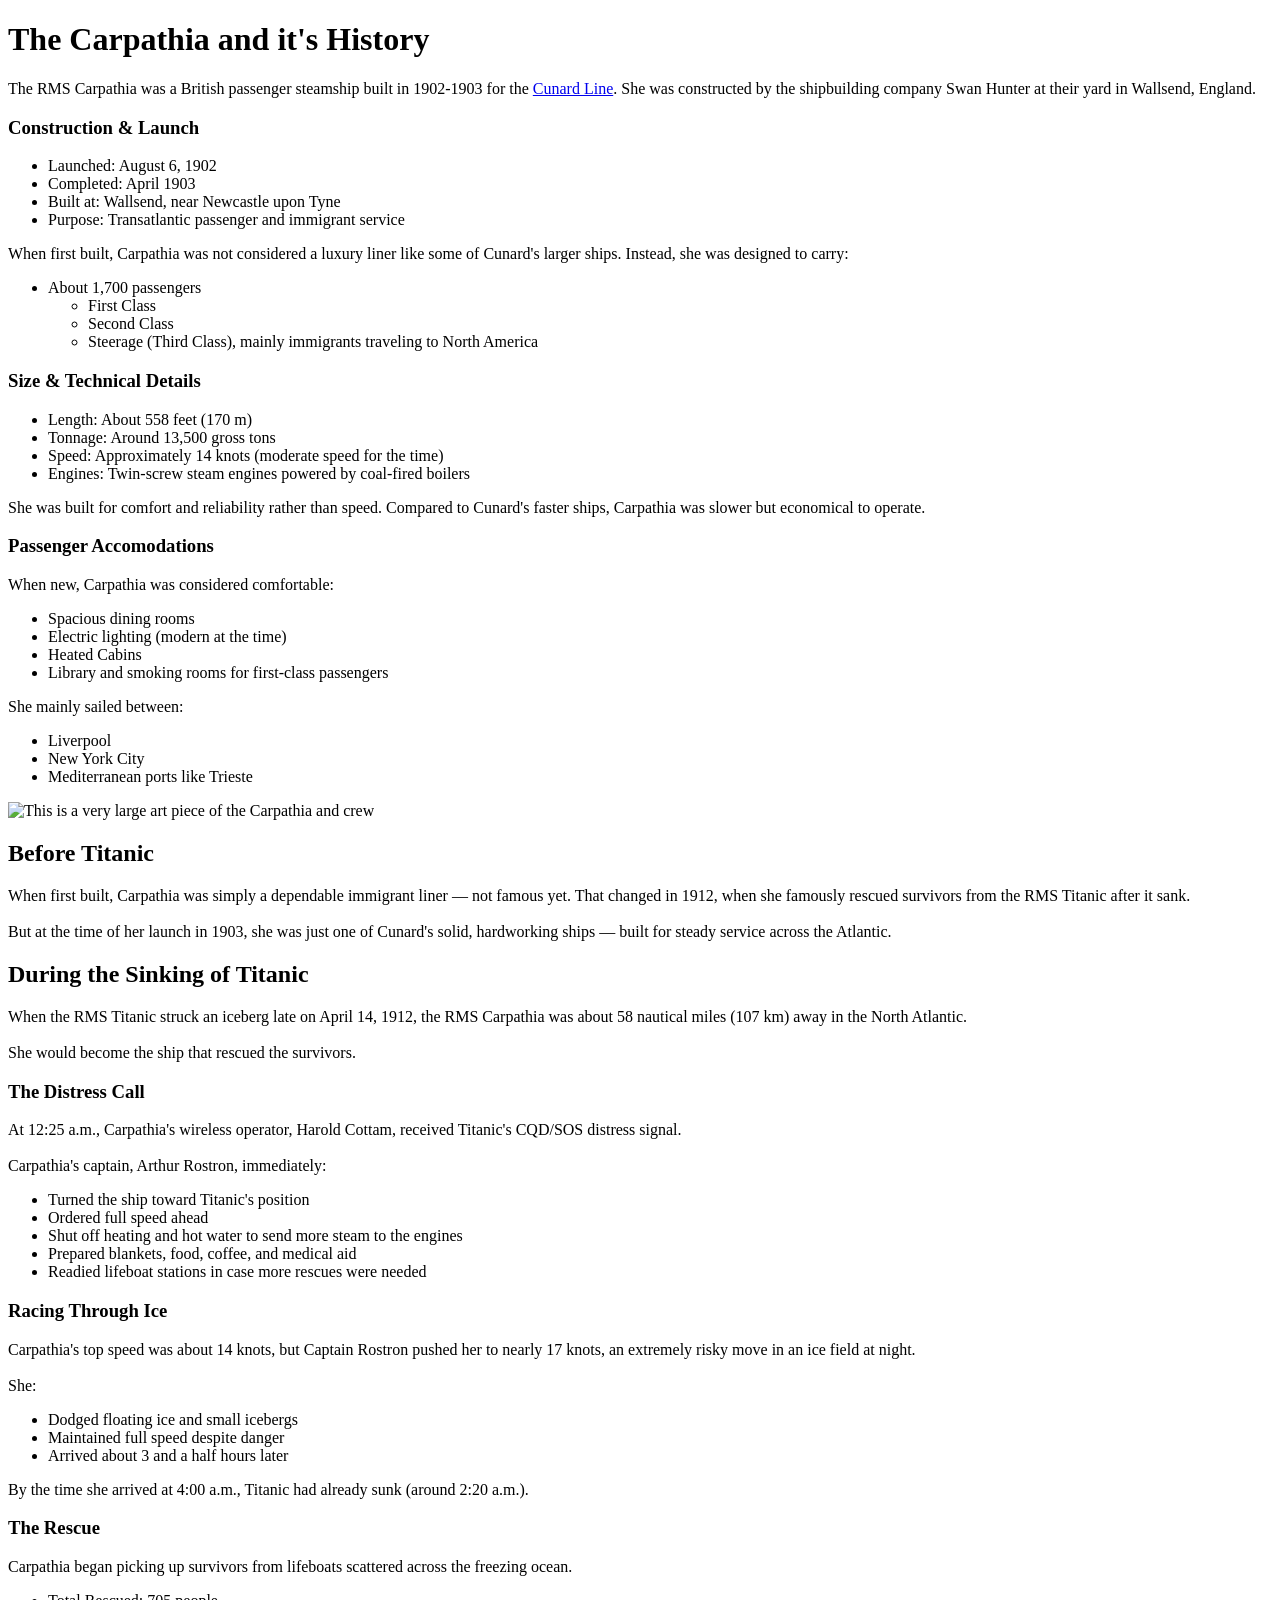
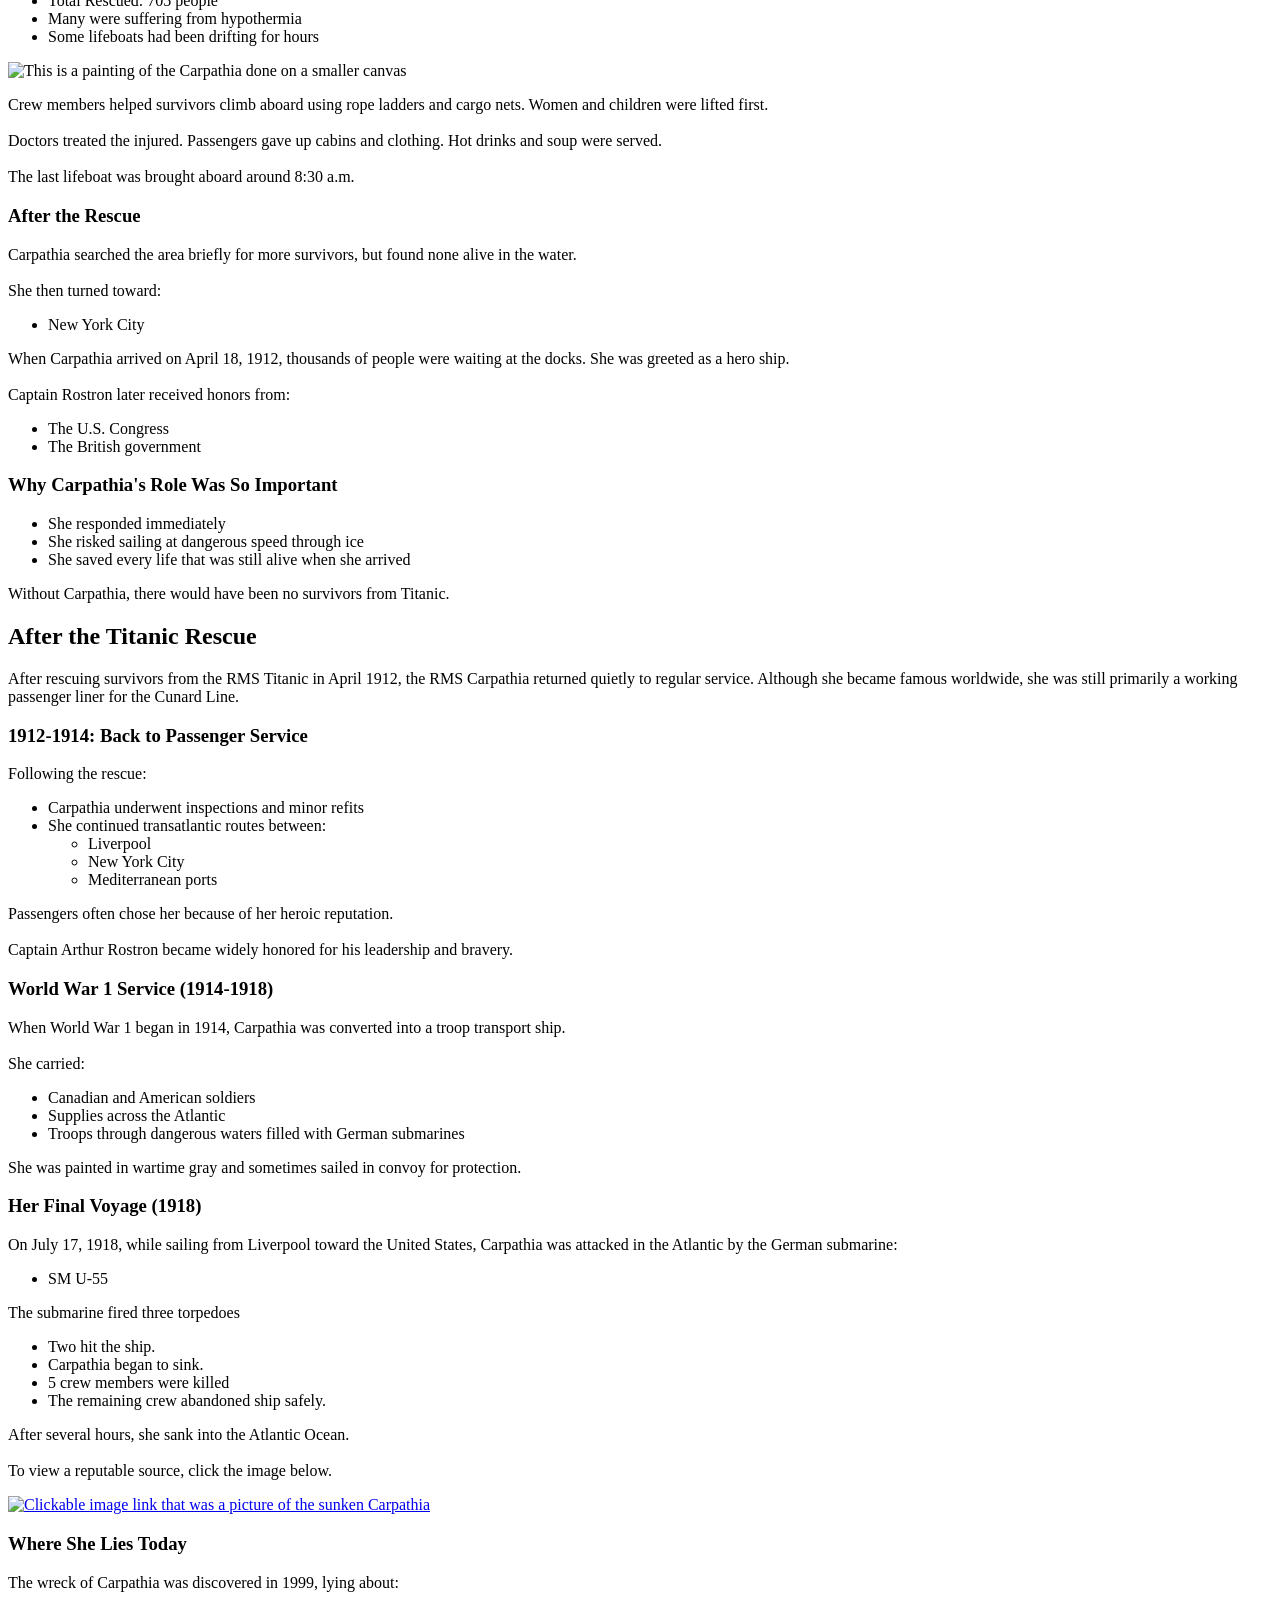
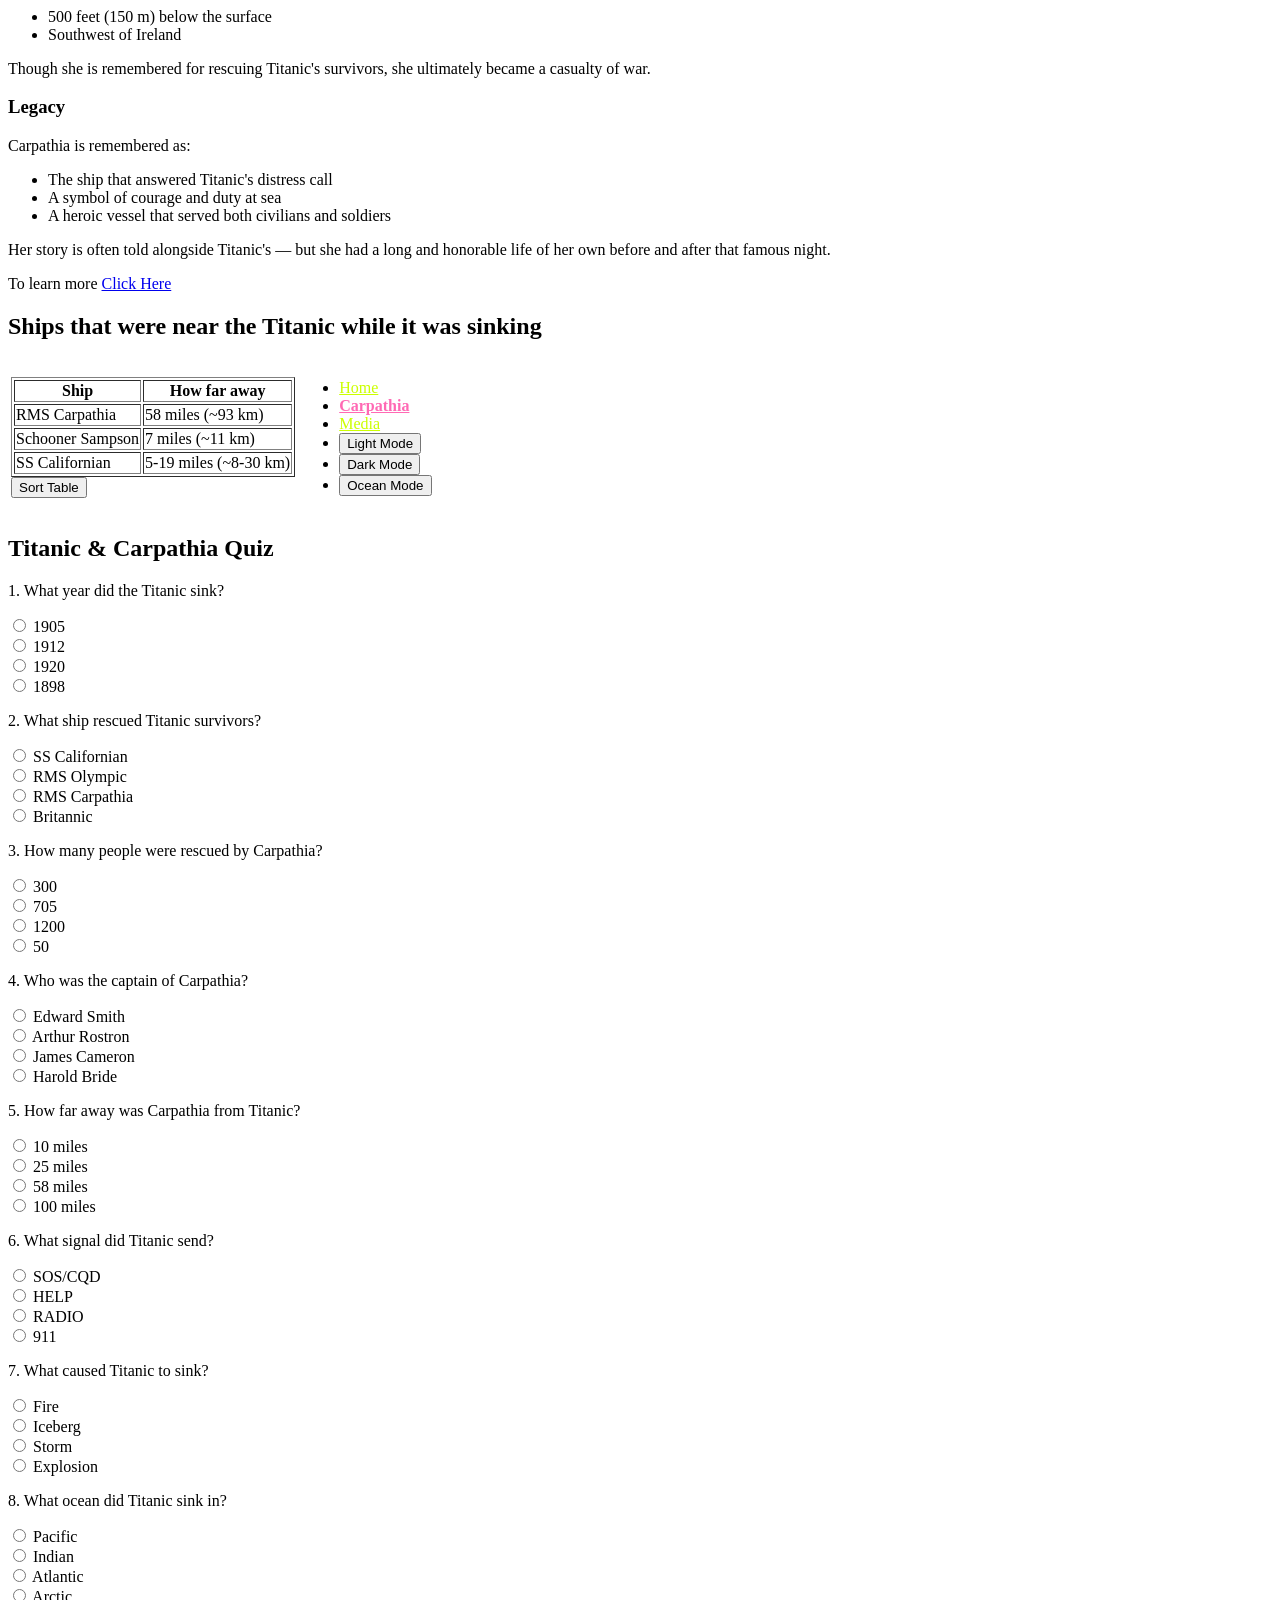
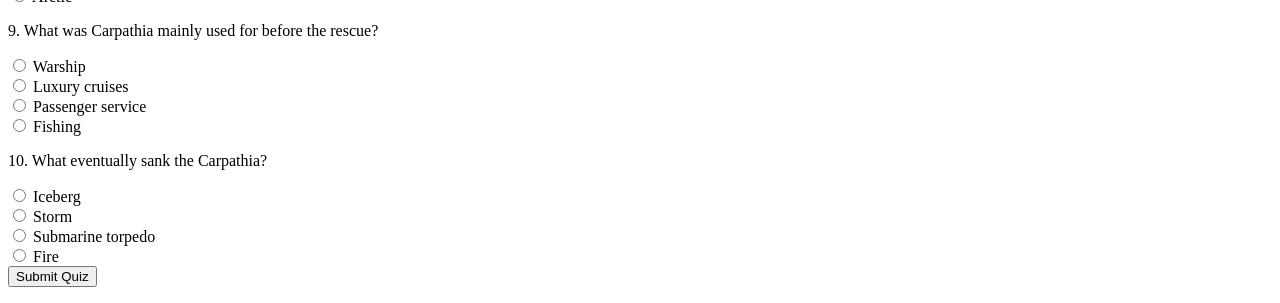
==== page2.html @ 0916404e "Add files via upload" ====
<!DOCTYPE html>
<html lang="en">
    <head>
        <meta charset="UTF-8">
        <meta name="viewport" content="width=device-width, initial-scale=1.0">
        <title>The Carpathia</title>
        <link rel="icon" type="image/png" href="images/Caterpillar.png">
        <script src="main.js" defer></script>
    </head>
    <body>
        <h1>The Carpathia and it's History</h1>

        <section>
            <p>The RMS Carpathia was a British passenger steamship built in 1902-1903 for the <a href="https://www.cunard.com/en-us/cunard-stories/180-years-of-cunard">Cunard Line</a>. She was constructed by the shipbuilding company Swan Hunter at their yard in Wallsend, England.</p>
            <h3>Construction & Launch</h3>
            <ul>
                <li>Launched: August 6, 1902</li>
                <li>Completed: April 1903</li>
                <li>Built at: Wallsend, near Newcastle upon Tyne</li>
                <li>Purpose: Transatlantic passenger and immigrant service</li>
            </ul>
            <p>When first built, Carpathia was not considered a luxury liner like some of Cunard's larger ships. Instead, she was designed to carry:</p>
            <ul>
                <li>About 1,700 passengers
                    <ul>
                        <li>First Class</li>
                        <li>Second Class</li>
                        <li>Steerage (Third Class), mainly immigrants traveling to North America</li>
                    </ul>
                </li>
            </ul>
            <h3>Size & Technical Details</h3>
            <ul>
                <li>Length: About 558 feet (170 m)</li>
                <li>Tonnage: Around 13,500 gross tons</li>
                <li>Speed: Approximately 14 knots (moderate speed for the time)</li>
                <li>Engines: Twin-screw steam engines powered by coal-fired boilers</li>
            </ul>
            <p>She was built for comfort and reliability rather than speed. Compared to Cunard's faster ships, Carpathia was slower but economical to operate.</p>
            <h3>Passenger Accomodations</h3>
            <p>When new, Carpathia was considered comfortable:</p>
            <ul>
                <li>Spacious dining rooms</li>
                <li>Electric lighting (modern at the time)</li>
                <li>Heated Cabins</li>
                <li>Library and smoking rooms for first-class passengers</li>
            </ul>
            <p>She mainly sailed between:</p>
            <ul>
                <li>Liverpool</li>
                <li>New York City</li>
                <li>Mediterranean ports like Trieste</li>
            </ul>

            <img src="images/carpathia2.jpg" alt="This is a very large art piece of the Carpathia and crew" width="1024" height="514">

            <h2>Before Titanic</h2>
            <p>When first built, Carpathia was simply a dependable immigrant liner — not famous yet. That changed in 1912, when she famously rescued survivors from the RMS Titanic after it sank. <br><br>But at the time of her launch in 1903, she was just one of Cunard's solid, hardworking ships — built for steady service across the Atlantic.</p>

            <h2>During the Sinking of Titanic</h2>
            <p>When the RMS Titanic struck an iceberg late on April 14, 1912, the RMS Carpathia was about 58 nautical miles (107 km) away in the North Atlantic. <br><br>She would become the ship that rescued the survivors.</p>
            <h3>The Distress Call</h3>
            <p>At 12:25 a.m., Carpathia's wireless operator, Harold Cottam, received Titanic's CQD/SOS distress signal. <br><br>Carpathia's captain, Arthur Rostron, immediately:</p>
            <ul>
                <li>Turned the ship toward Titanic's position</li>
                <li>Ordered full speed ahead</li>
                <li>Shut off heating and hot water to send more steam to the engines</li>
                <li>Prepared blankets, food, coffee, and medical aid</li>
                <li>Readied lifeboat stations in case more rescues were needed</li>
            </ul>
            <h3>Racing Through Ice</h3>
            <p>Carpathia's top speed was about 14 knots, but Captain Rostron pushed her to nearly 17 knots, an extremely risky move in an ice field at night. <br><br>She:</p>
            <ul>
                <li>Dodged floating ice and small icebergs</li>
                <li>Maintained full speed despite danger</li>
                <li>Arrived about 3 and a half hours later</li>
            </ul>
            <p>By the time she arrived at 4:00 a.m., Titanic had already sunk (around 2:20 a.m.).</p>
            <h3>The Rescue</h3>
            <p>Carpathia began picking up survivors from lifeboats scattered across the freezing ocean.</p>
            <ul>
                <li>Total Rescued: 705 people</li>
                <li>Many were suffering from hypothermia</li>
                <li>Some lifeboats had been drifting for hours</li>
            </ul>

            <img src="images/carpathia1.jpg" alt="This is a painting of the Carpathia done on a smaller canvas" width="569" height="640">

            <p>Crew members helped survivors climb aboard using rope ladders and cargo nets. Women and children were lifted first. <br><br>Doctors treated the injured. Passengers gave up cabins and clothing. Hot drinks and soup were served. <br><br>The last lifeboat was brought aboard around 8:30 a.m.</p>
            <h3>After the Rescue</h3>
            <p>Carpathia searched the area briefly for more survivors, but found none alive in the water. <br><br>She then turned toward:</p>
            <ul><li>New York City</li></ul>
            <p>When Carpathia arrived on April 18, 1912, thousands of people were waiting at the docks. She was greeted as a hero ship. <br><br>Captain Rostron later received honors from:</p>
            <ul>
                <li>The U.S. Congress</li>
                <li>The British government</li>
            </ul>
            <h3>Why Carpathia's Role Was So Important</h3>
            <ul>
                <li>She responded immediately</li>
                <li>She risked sailing at dangerous speed through ice</li>
                <li>She saved every life that was still alive when she arrived</li>
            </ul>
            <p>Without Carpathia, there would have been no survivors from Titanic.</p>

            <h2>After the Titanic Rescue</h2>
            <p>After rescuing survivors from the RMS Titanic in April 1912, the RMS Carpathia returned quietly to regular service. Although she became famous worldwide, she was still primarily a working passenger liner for the Cunard Line.</p>
            <h3>1912-1914: Back to Passenger Service</h3>
            <p>Following the rescue:</p>
            <ul>
                <li>Carpathia underwent inspections and minor refits</li>
                <li>She continued transatlantic routes between:
                    <ul>
                        <li>Liverpool</li>
                        <li>New York City</li>
                        <li>Mediterranean ports</li>
                    </ul>
                </li>
            </ul>
            <p>Passengers often chose her because of her heroic reputation. <br><br>Captain Arthur Rostron became widely honored for his leadership and bravery.</p>
            <h3>World War 1 Service (1914-1918)</h3>
            <p>When World War 1 began in 1914, Carpathia was converted into a troop transport ship. <br><br>She carried:</p>
            <ul>
                <li>Canadian and American soldiers</li>
                <li>Supplies across the Atlantic</li>
                <li>Troops through dangerous waters filled with German submarines</li>
            </ul>
            <p>She was painted in wartime gray and sometimes sailed in convoy for protection.</p>
            <h3>Her Final Voyage (1918)</h3>
            <p>On July 17, 1918, while sailing from Liverpool toward the United States, Carpathia was attacked in the Atlantic by the German submarine:</p>
            <ul><li>SM U-55</li></ul>
            <p>The submarine fired three torpedoes</p>
            <ul>
                <li>Two hit the ship.</li>
                <li>Carpathia began to sink.</li>
                <li>5 crew members were killed</li>
                <li>The remaining crew abandoned ship safely.</li>
            </ul>
            <p>After several hours, she sank into the Atlantic Ocean. <br><br>To view a reputable source, click the image below.</p>

            <a href="https://www.britannica.com/topic/Carpathia">
                <img src="images/carpathia3.jpg" alt="Clickable image link that was a picture of the sunken Carpathia" width="1024" height="588">
            </a>

            <h3>Where She Lies Today</h3>
            <p>The wreck of Carpathia was discovered in 1999, lying about:</p>
            <ul>
                <li>500 feet (150 m) below the surface</li>
                <li>Southwest of Ireland</li>
            </ul>
            <p>Though she is remembered for rescuing Titanic's survivors, she ultimately became a casualty of war.</p>
            <h3>Legacy</h3>
            <p>Carpathia is remembered as:</p>
            <ul>
                <li>The ship that answered Titanic's distress call</li>
                <li>A symbol of courage and duty at sea</li>
                <li>A heroic vessel that served both civilians and soldiers</li>
            </ul>
            <p>Her story is often told alongside Titanic's — but she had a long and honorable life of her own before and after that famous night.</p>
        </section>

        <section>
            <p>To learn more <a href="https://en.wikipedia.org/wiki/RMS_Carpathia">Click Here</a></p>
        </section>

        <h2>Ships that were near the Titanic while it was sinking</h2>
        <table>
            <tr>
                <td>
                    <table id="distanceTable" border="1">
                        <tbody>
                            <tr>
                                <th>Ship</th>
                                <th>How far away</th>
                            </tr>
                            <tr>
                                <td>RMS Carpathia</td>
                                <td>58 miles (~93 km)</td>
                            </tr>
                            <tr>
                                <td>Schooner Sampson</td>
                                <td>7 miles (~11 km)</td>
                            </tr>
                            <tr>
                                <td>SS Californian</td>
                                <td>5-19 miles (~8-30 km)</td>
                            </tr>
                        </tbody>
                    </table>
                    
                    <button type="button" onclick="sortTable()">Sort Table</button>
                </td>
                <td>
                    <nav>
                        <ul>
                            <li><a id="homeLink" href="page1.html">Home</a></li>
                            <li><a id="carpathiaLink" href="page2.html">Carpathia</a></li>
                            <li><a id="mediaLink" href="page3.html">Media</a></li>
                            <li><button onclick="setTheme('light')">Light Mode</button></li>
                            <li><button onclick="setTheme('dark')">Dark Mode</button></li>
                            <li><button onclick="setTheme('ocean')">Ocean Mode</button></li>
                        </ul>
                    </nav>
                </td>
            </tr>
        </table>

        <h2>Titanic & Carpathia Quiz</h2>

        <div id="quiz"></div>

        <button type="button" onclick="submitQuiz()">Submit Quiz</button>

        <p id="result"></p>

        <script>
            function sortTable() {
                console.log("sorting...");
                const table = document.getElementById("distanceTable");

                // ONLY get rows with 2 cells (real data rows)
                let rows = Array.from(table.rows).slice(1).filter(row => row.cells.length > 1);

                rows.sort((a, b) => {
                    let aVal = parseInt(a.cells[1].innerText.match(/\d+/)[0]);
                    let bVal = parseInt(b.cells[1].innerText.match(/\d+/)[0]);
                    return aVal - bVal;
                });

                rows.forEach(row => table.tBodies[0].appendChild(row));

                alert("Table sorted from closest to farthest!");
            }
        </script>
    </body>
</html>
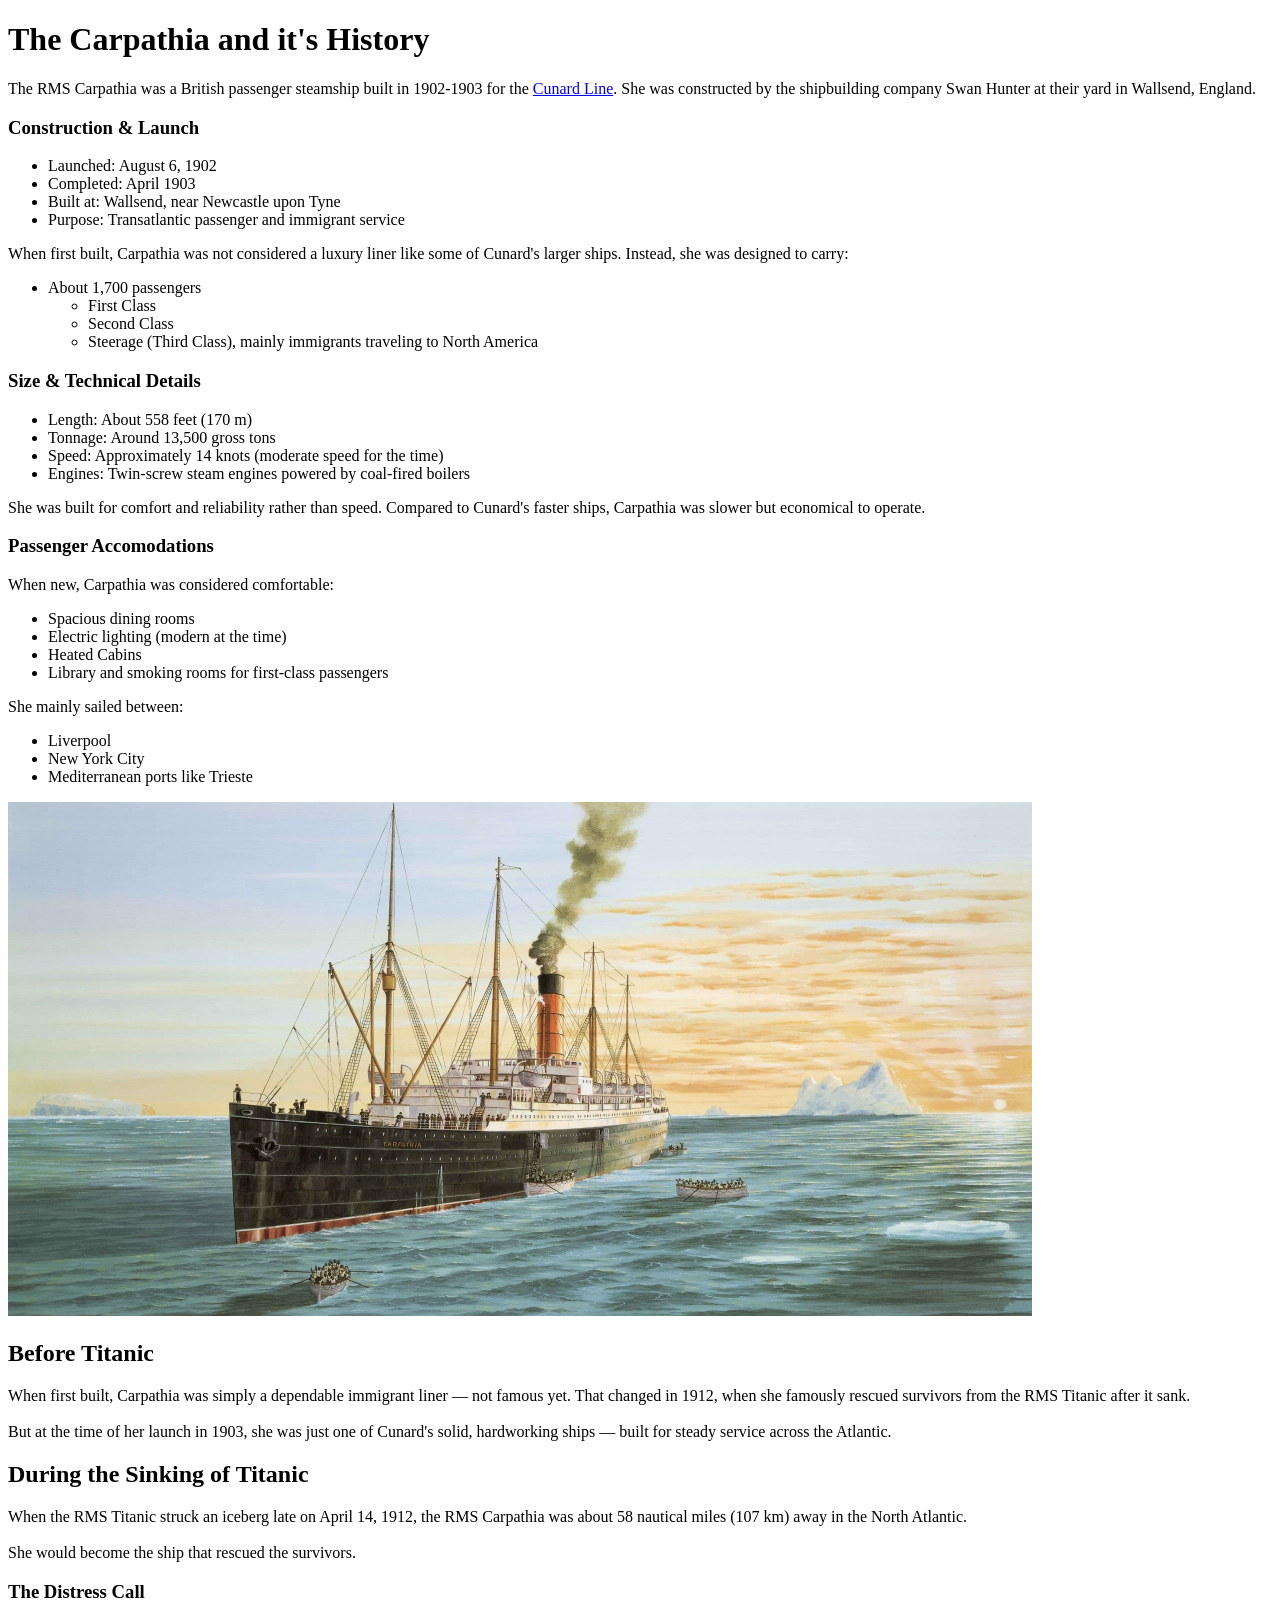
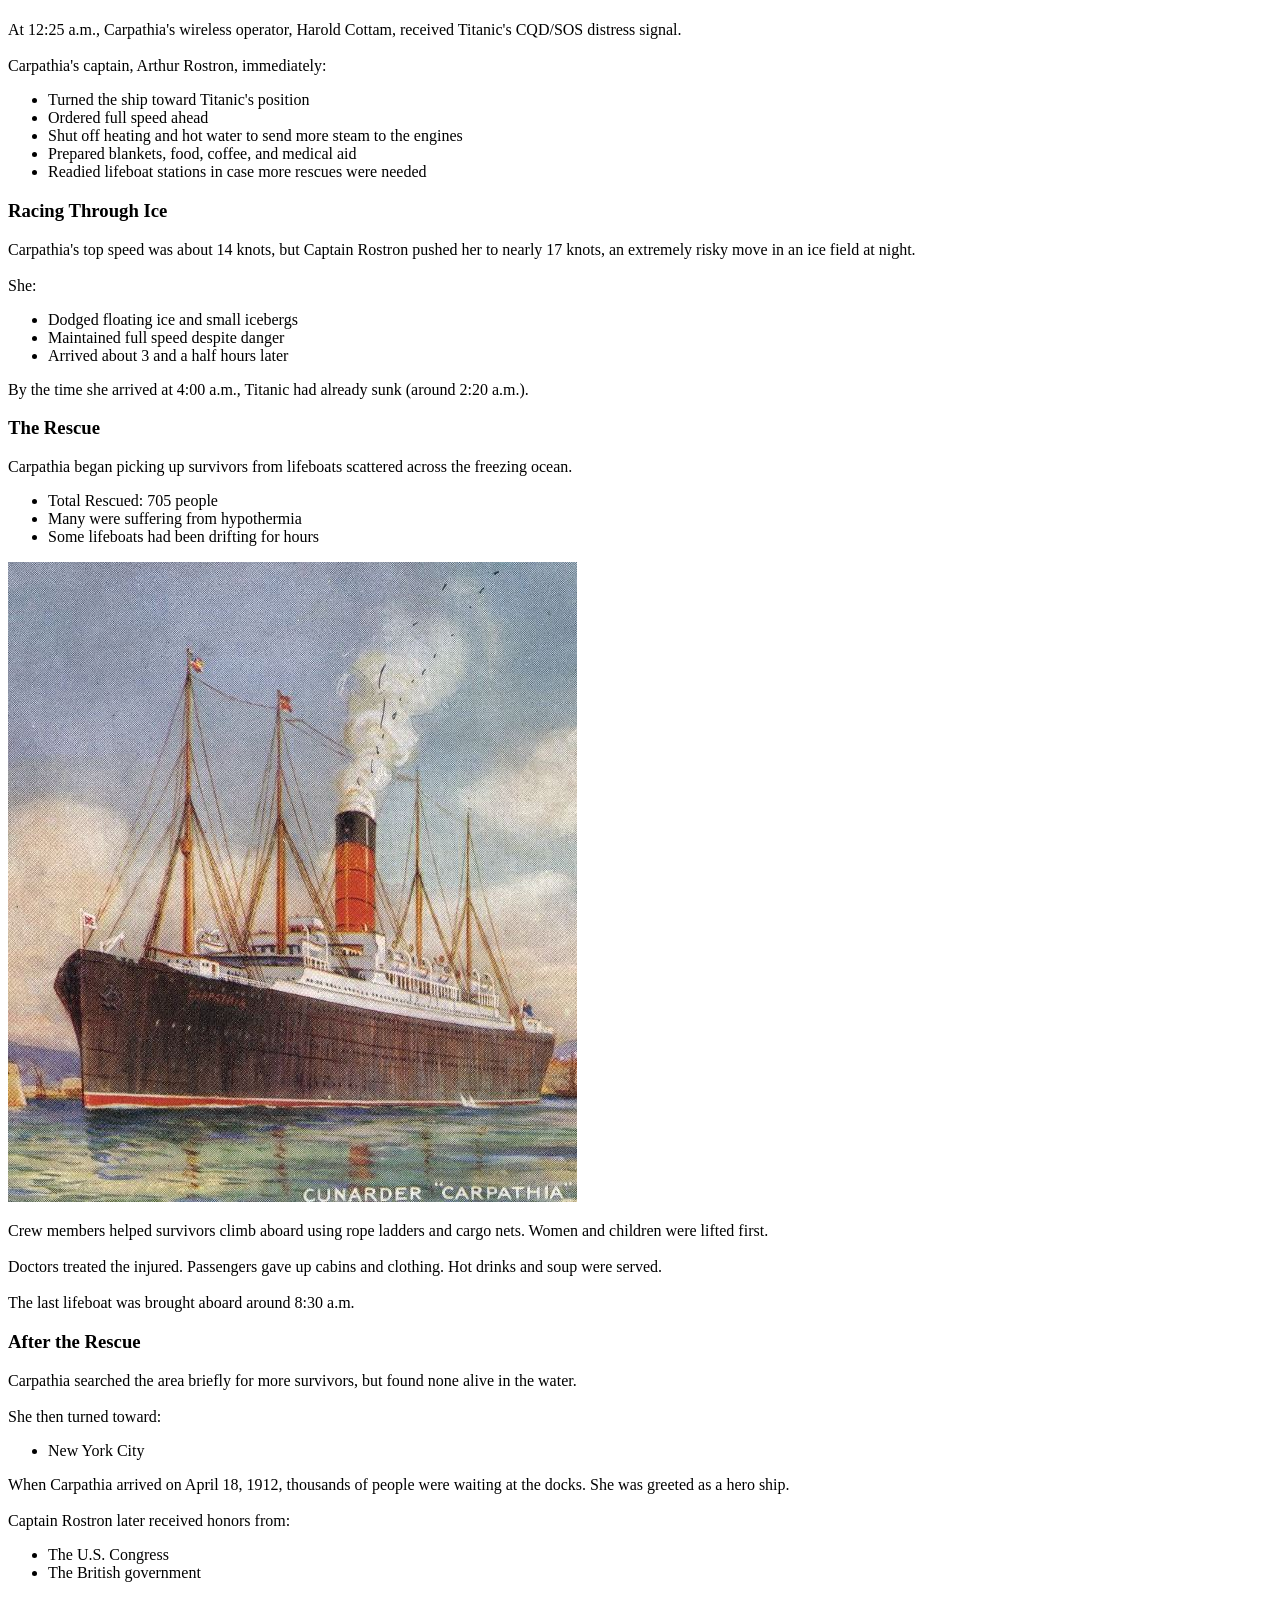
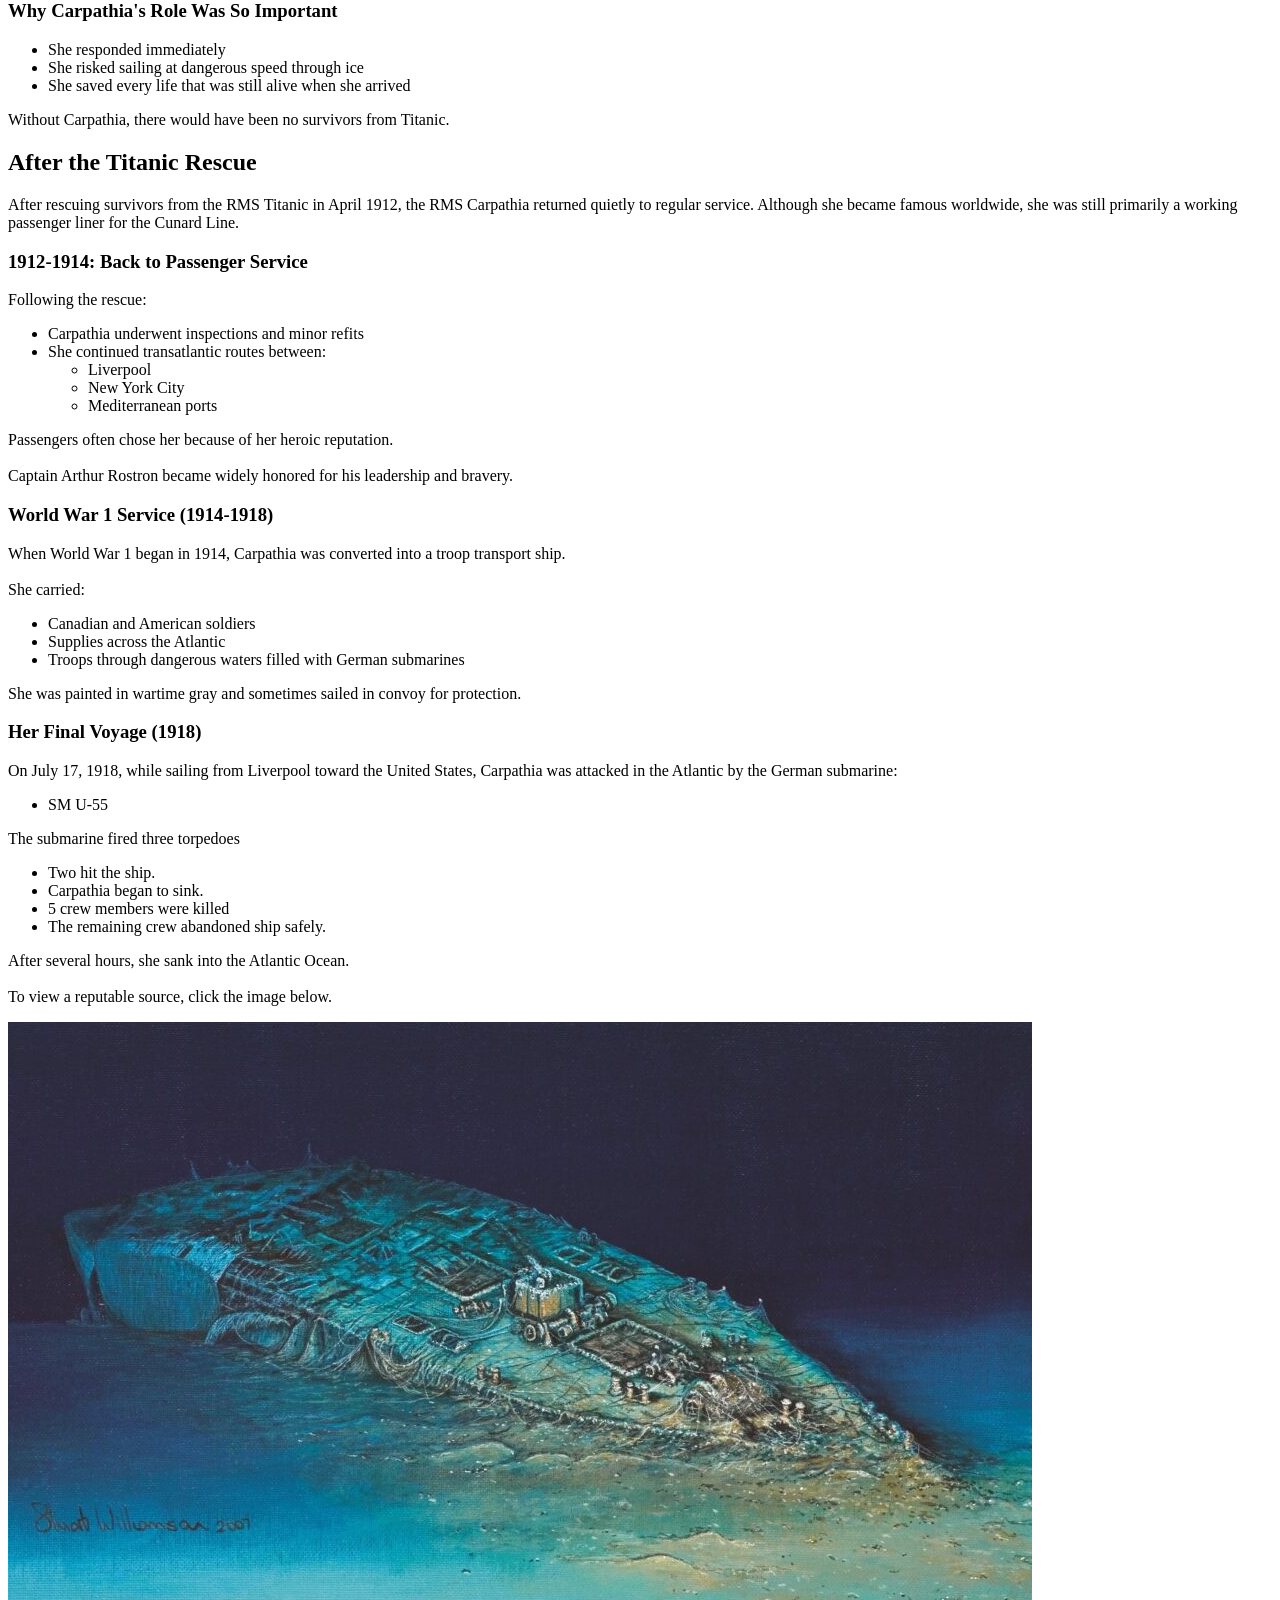
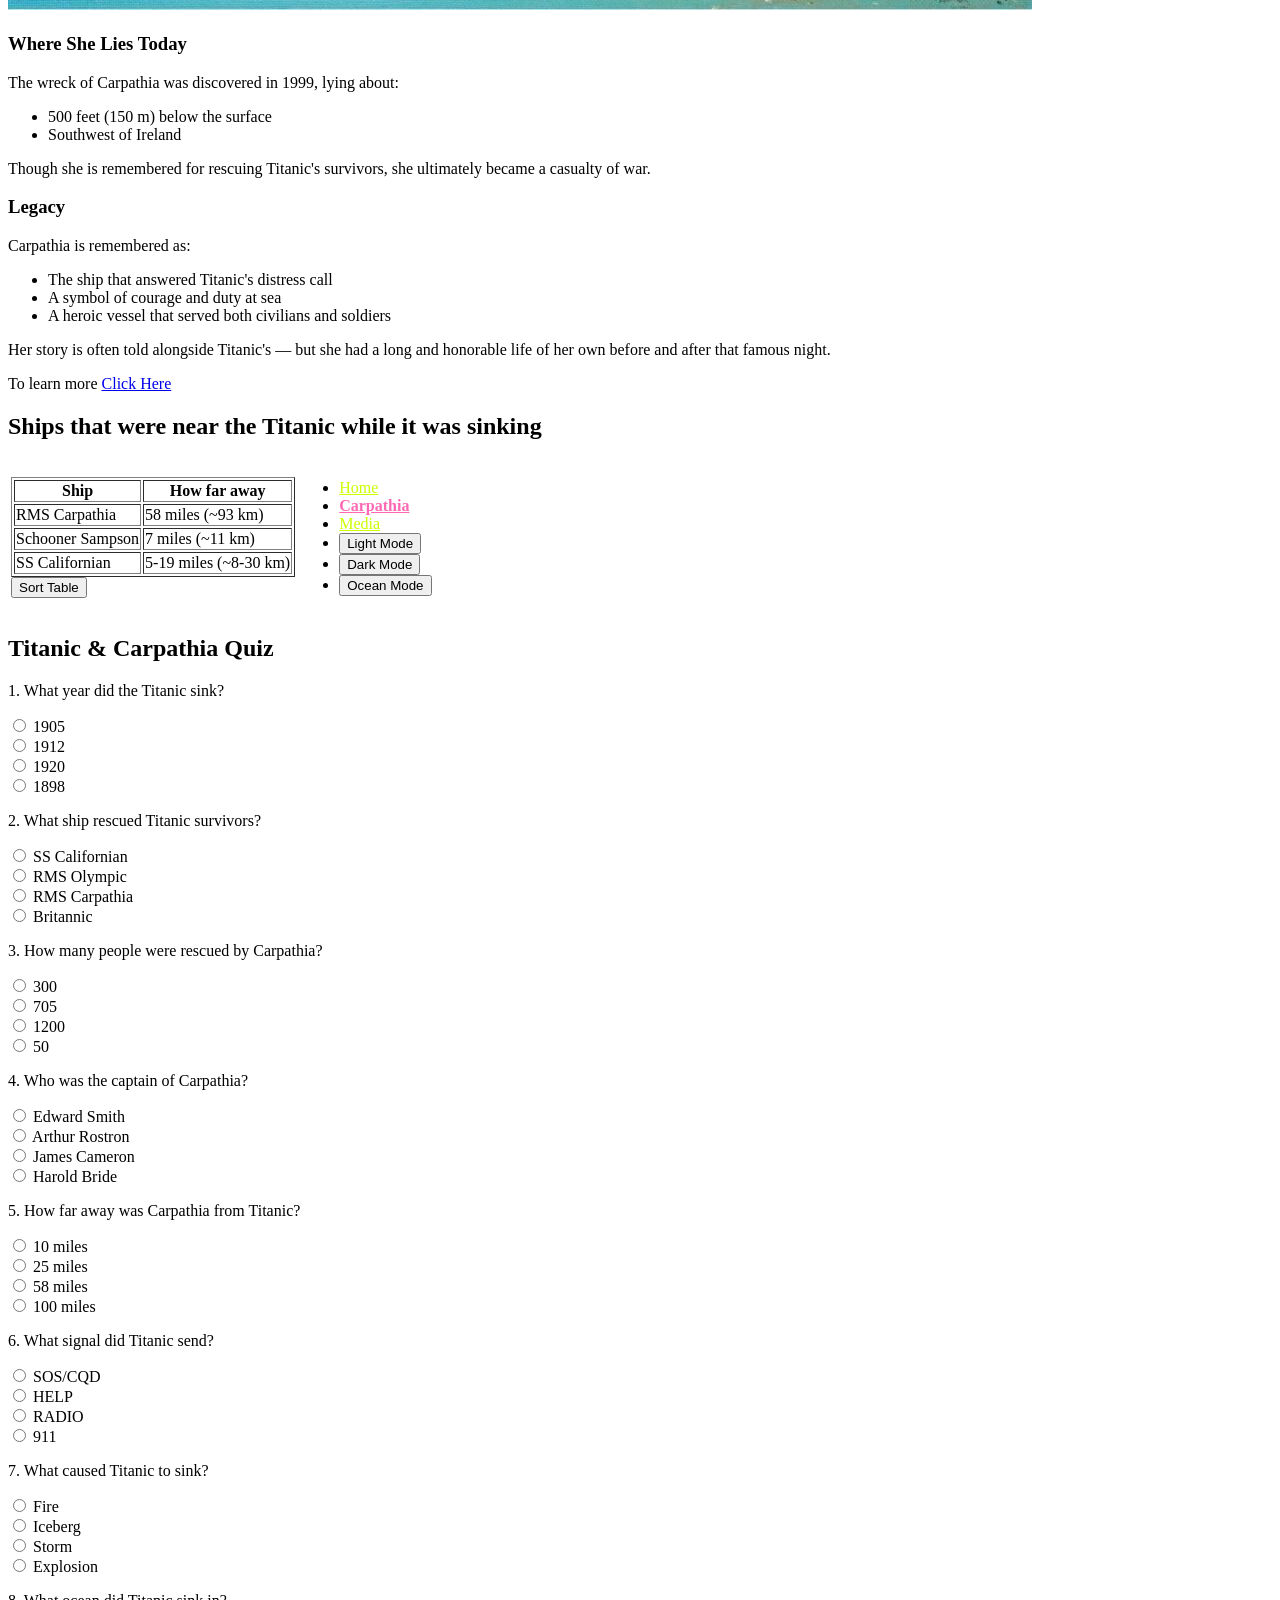
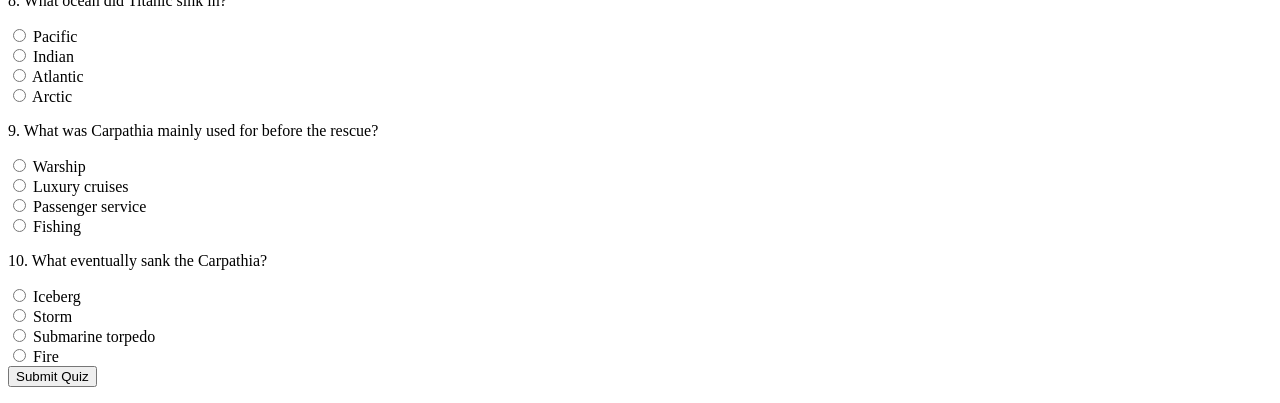
==== commit 2838d13e: "Fix HTML encoding issues in page2.html" ====
--- a/page2.html
+++ b/page2.html
@@ -193,7 +193,7 @@
                 <td>
                     <nav>
                         <ul>
-                            <li><a id="homeLink" href="page1.html">Home</a></li>
+                            <li><a id="homeLink" href="index.html">Home</a></li>
                             <li><a id="carpathiaLink" href="page2.html">Carpathia</a></li>
                             <li><a id="mediaLink" href="page3.html">Media</a></li>
                             <li><button onclick="setTheme('light')">Light Mode</button></li>
@@ -233,4 +233,4 @@
             }
         </script>
     </body>
-</html>+</html>
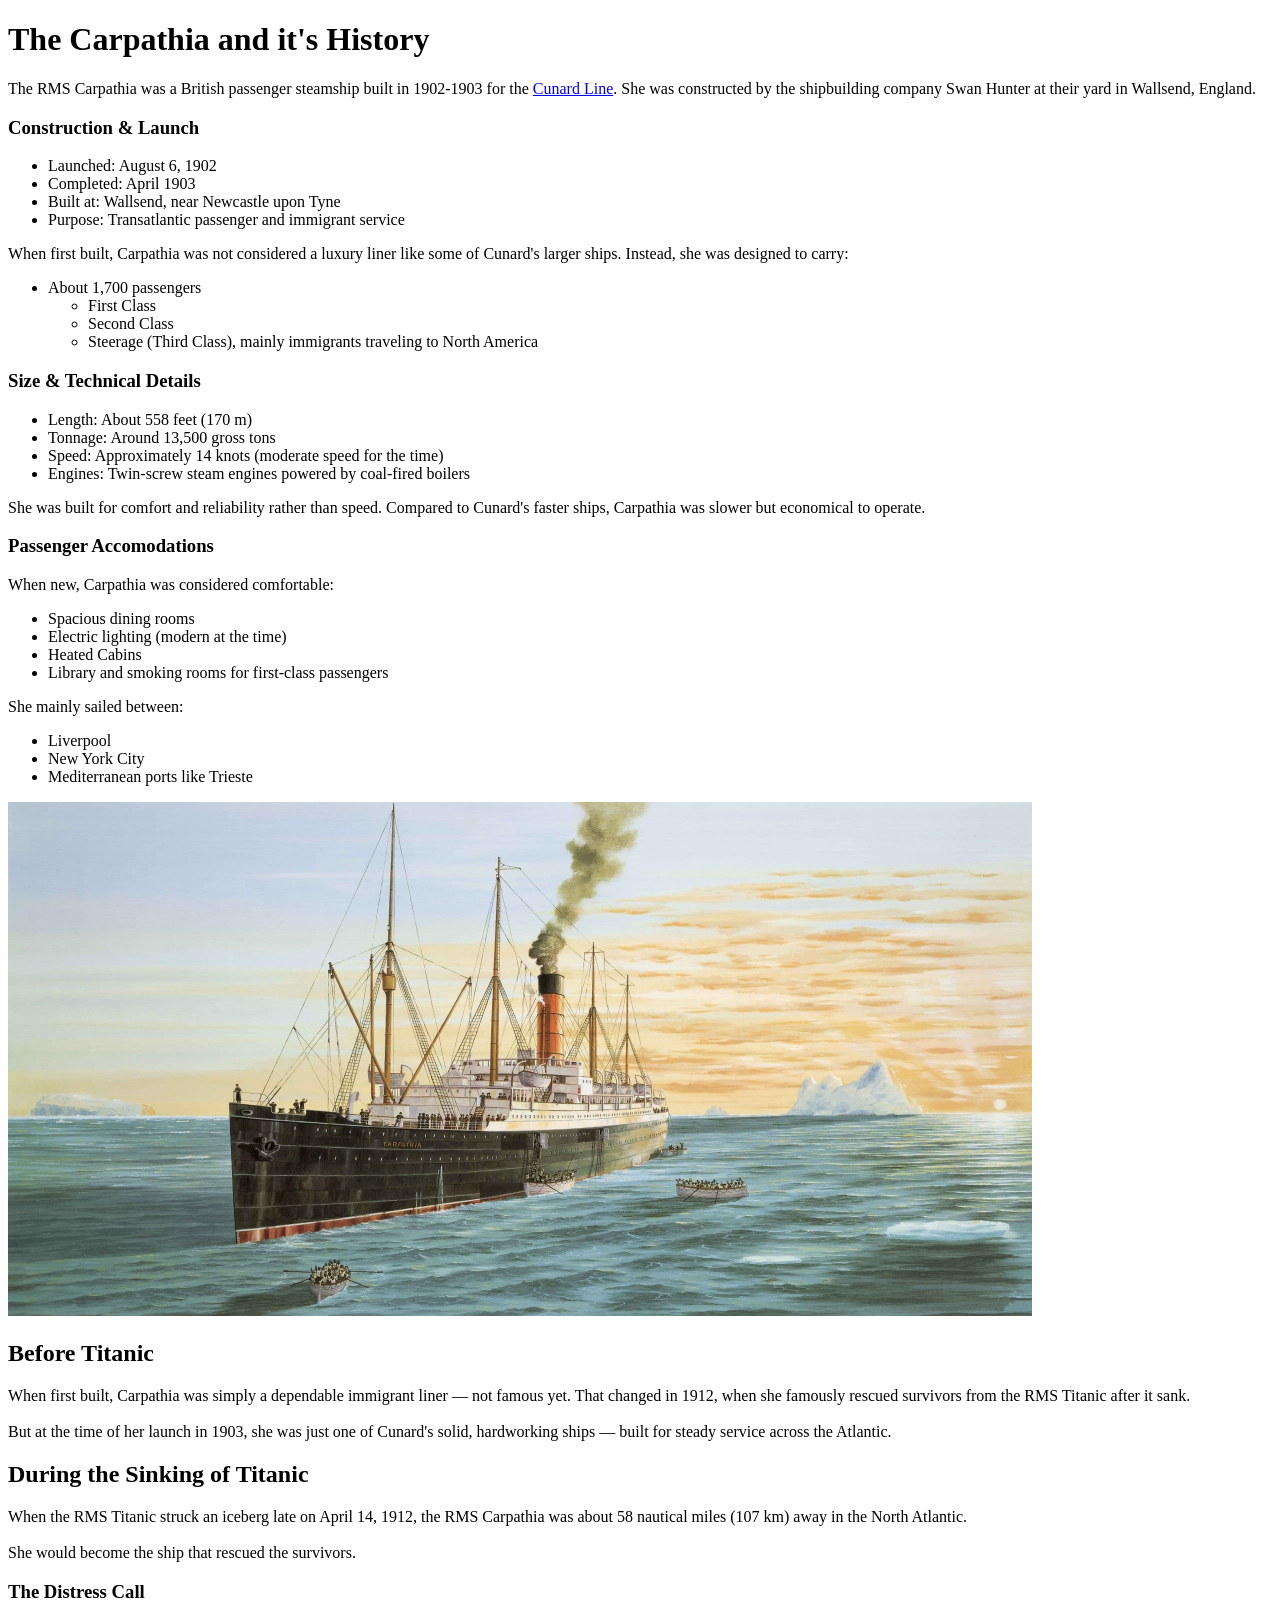
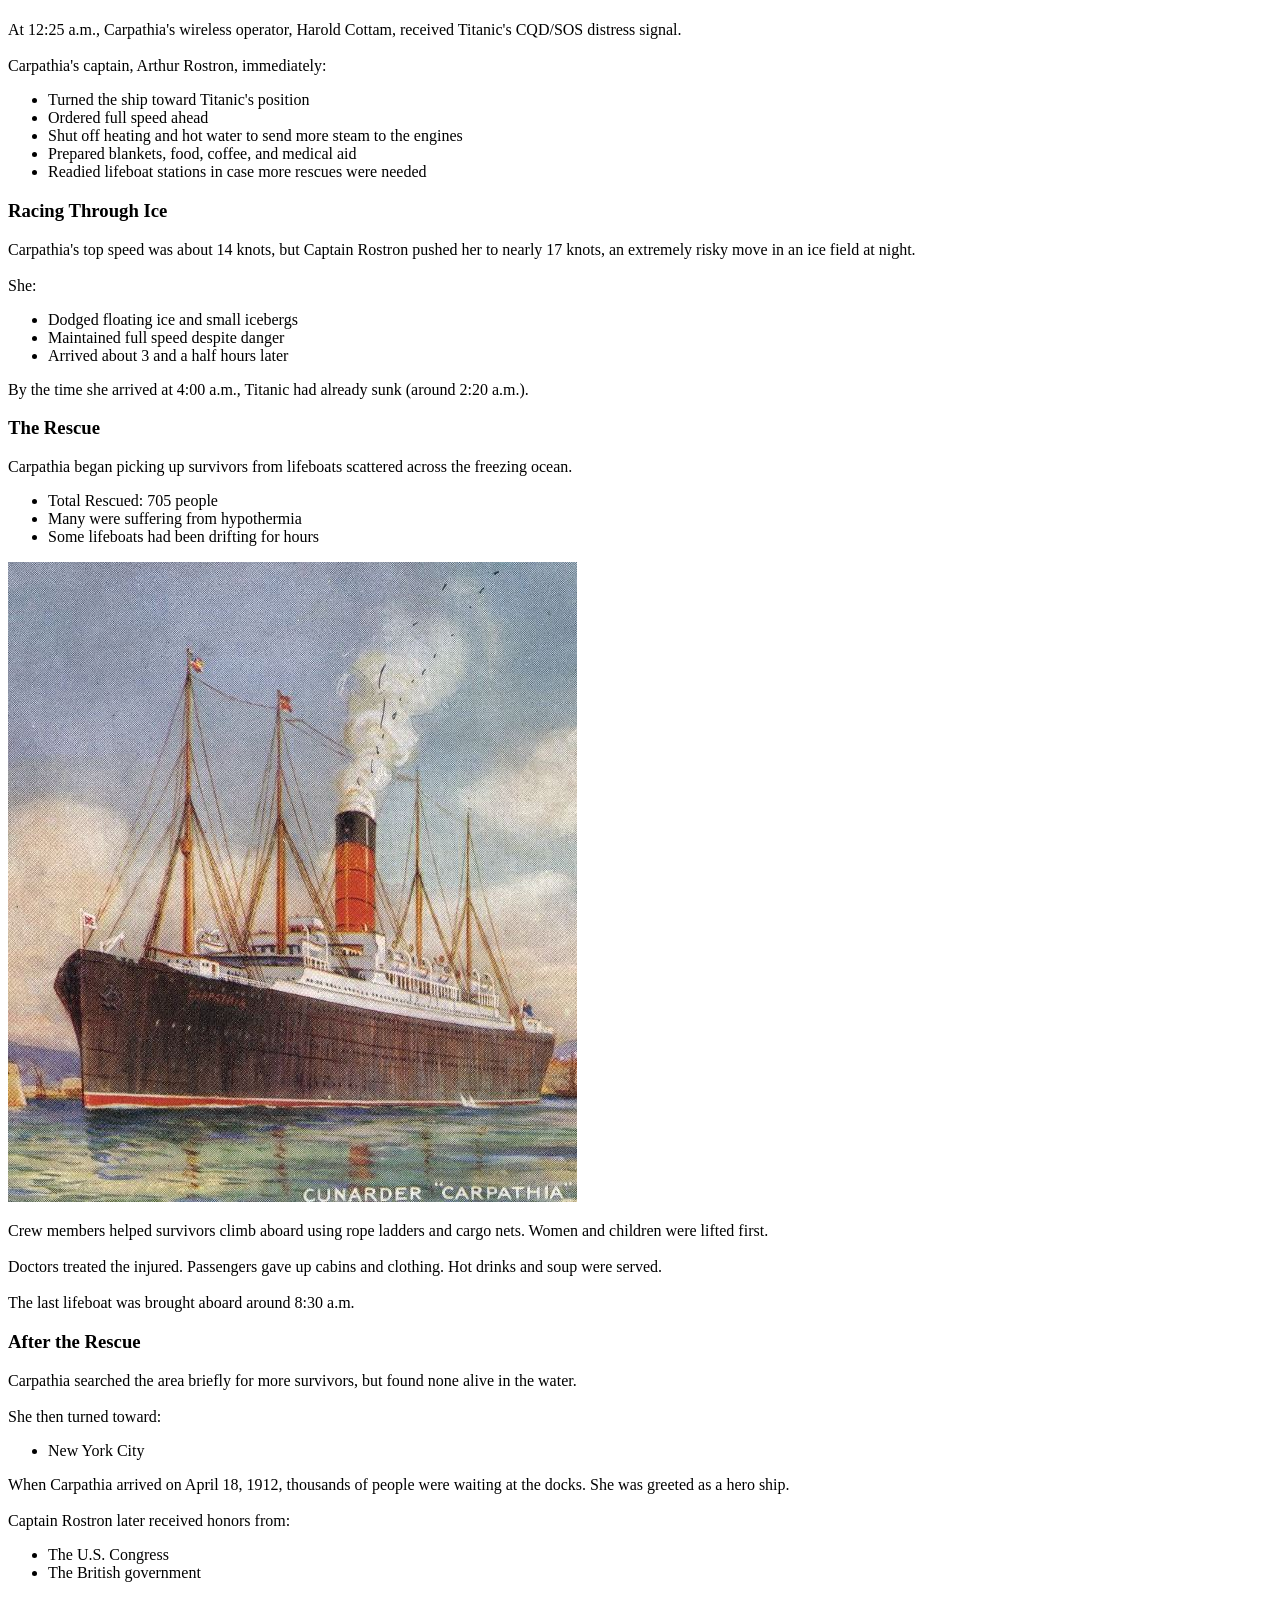
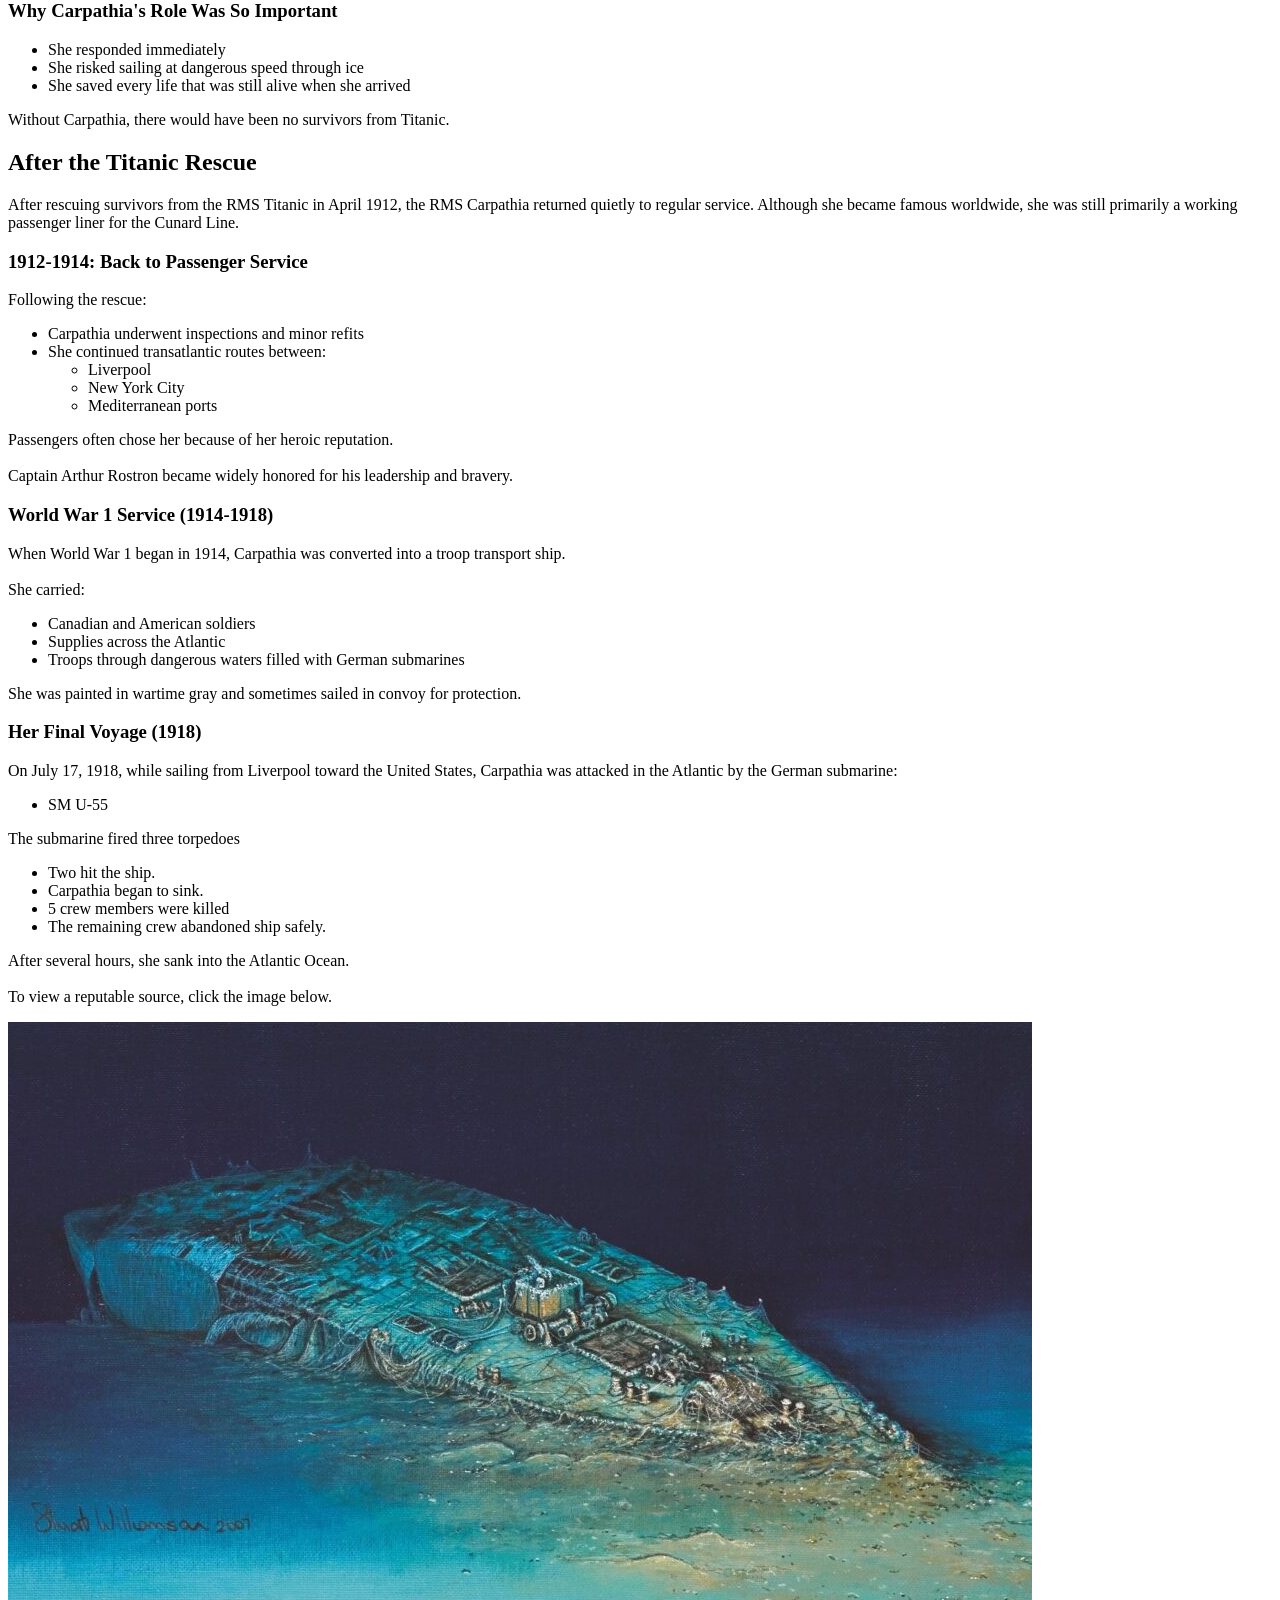
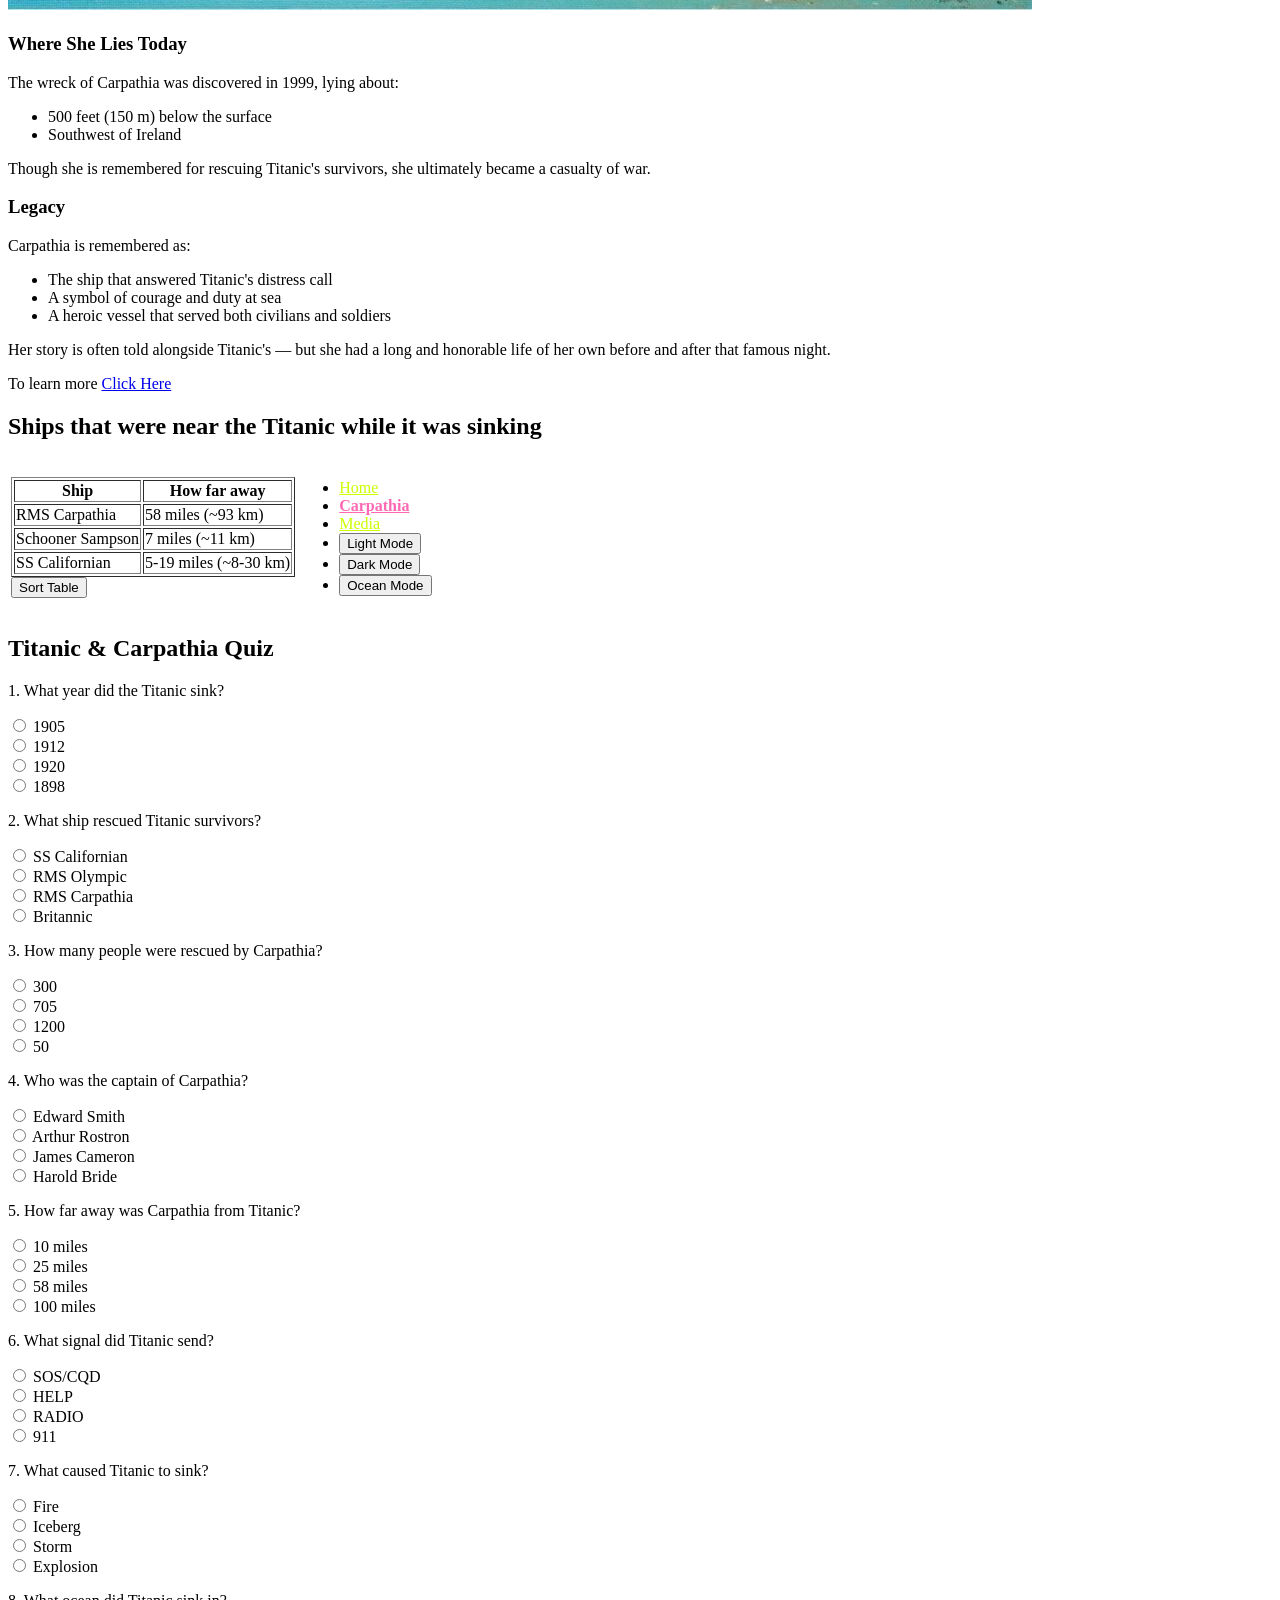
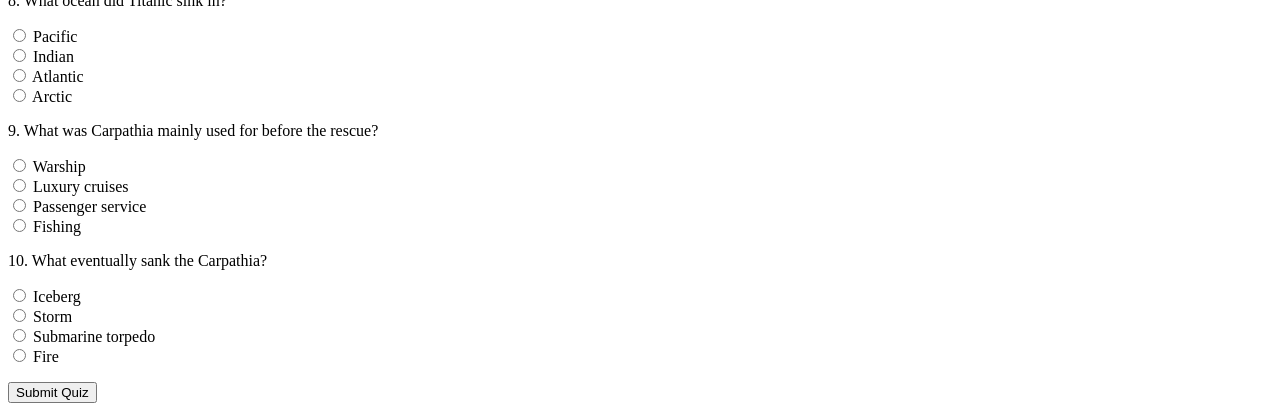
==== commit a151f37a: "Fix HTML encoding issues in page2.html" ====
--- a/page2.html
+++ b/page2.html
@@ -209,9 +209,9 @@
 
         <div id="quiz"></div>
 
+        <p id="result"></p>
+
         <button type="button" onclick="submitQuiz()">Submit Quiz</button>
-
-        <p id="result"></p>
 
         <script>
             function sortTable() {
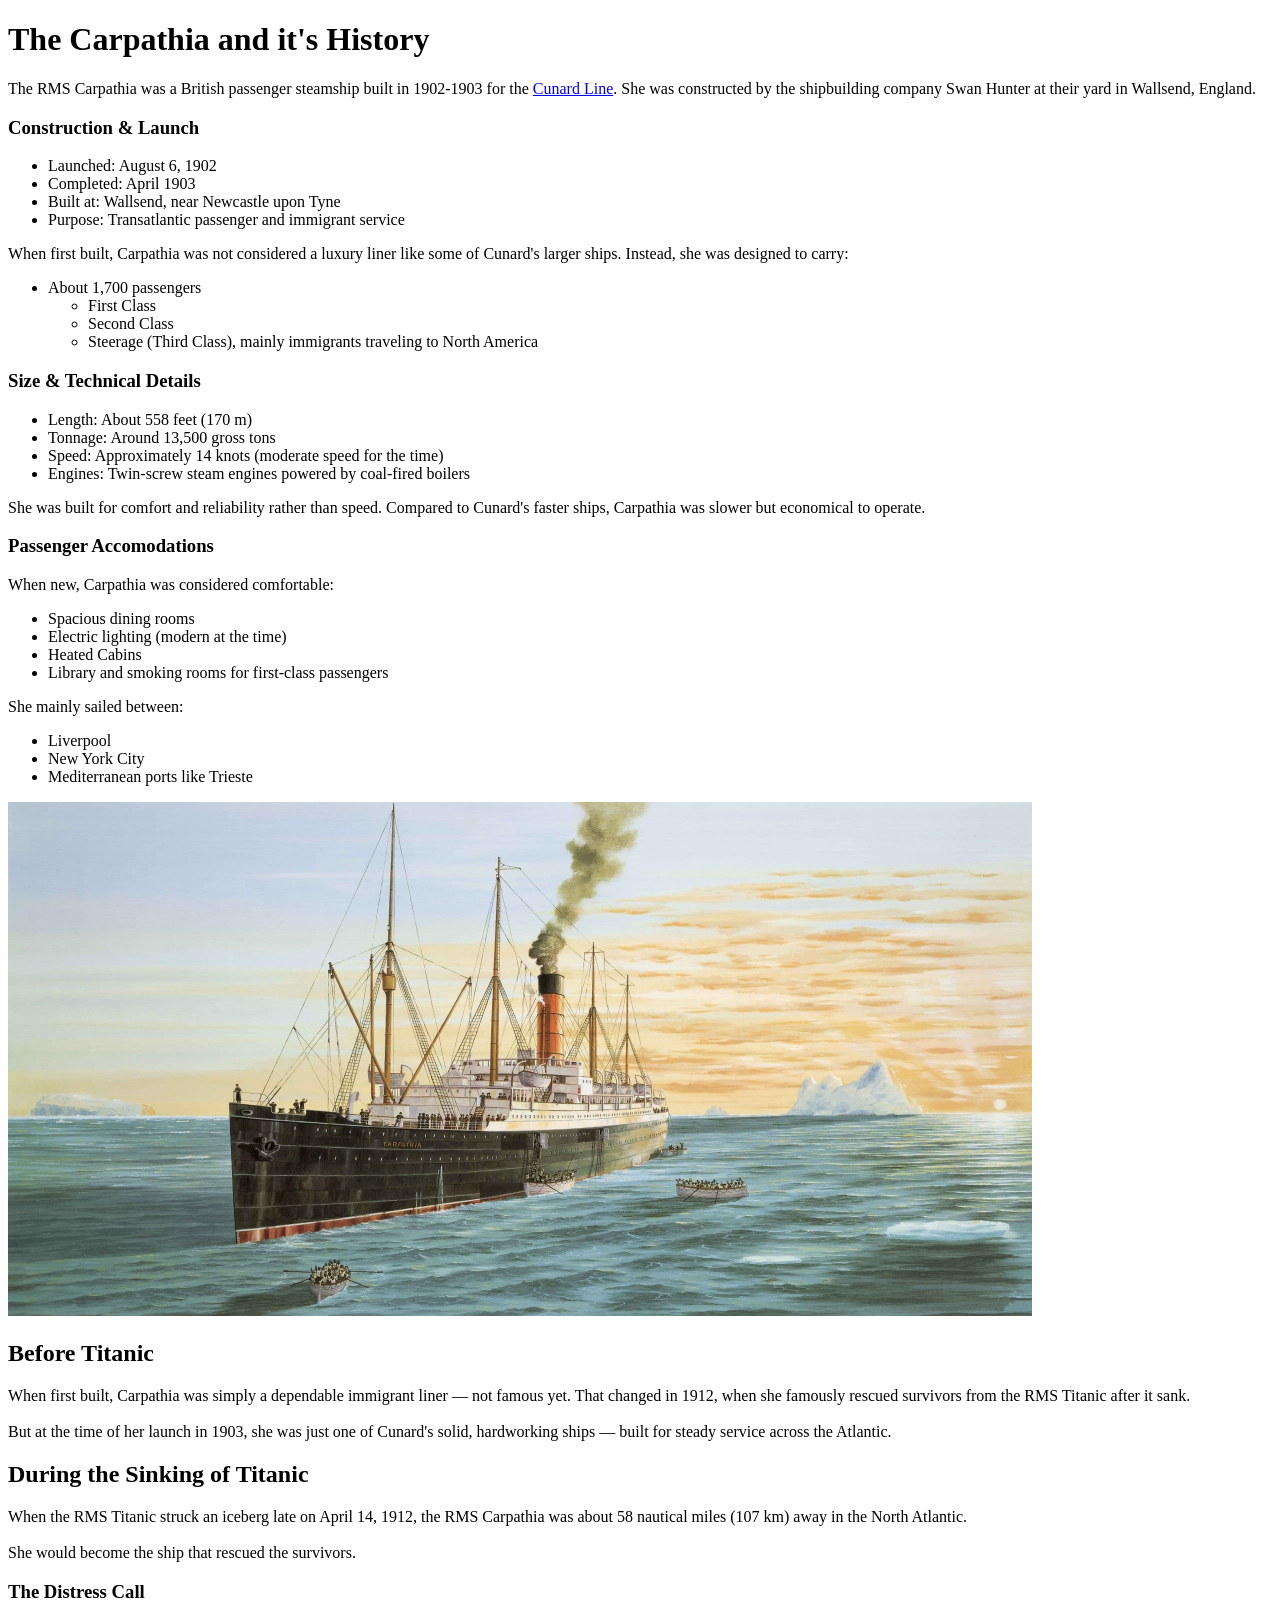
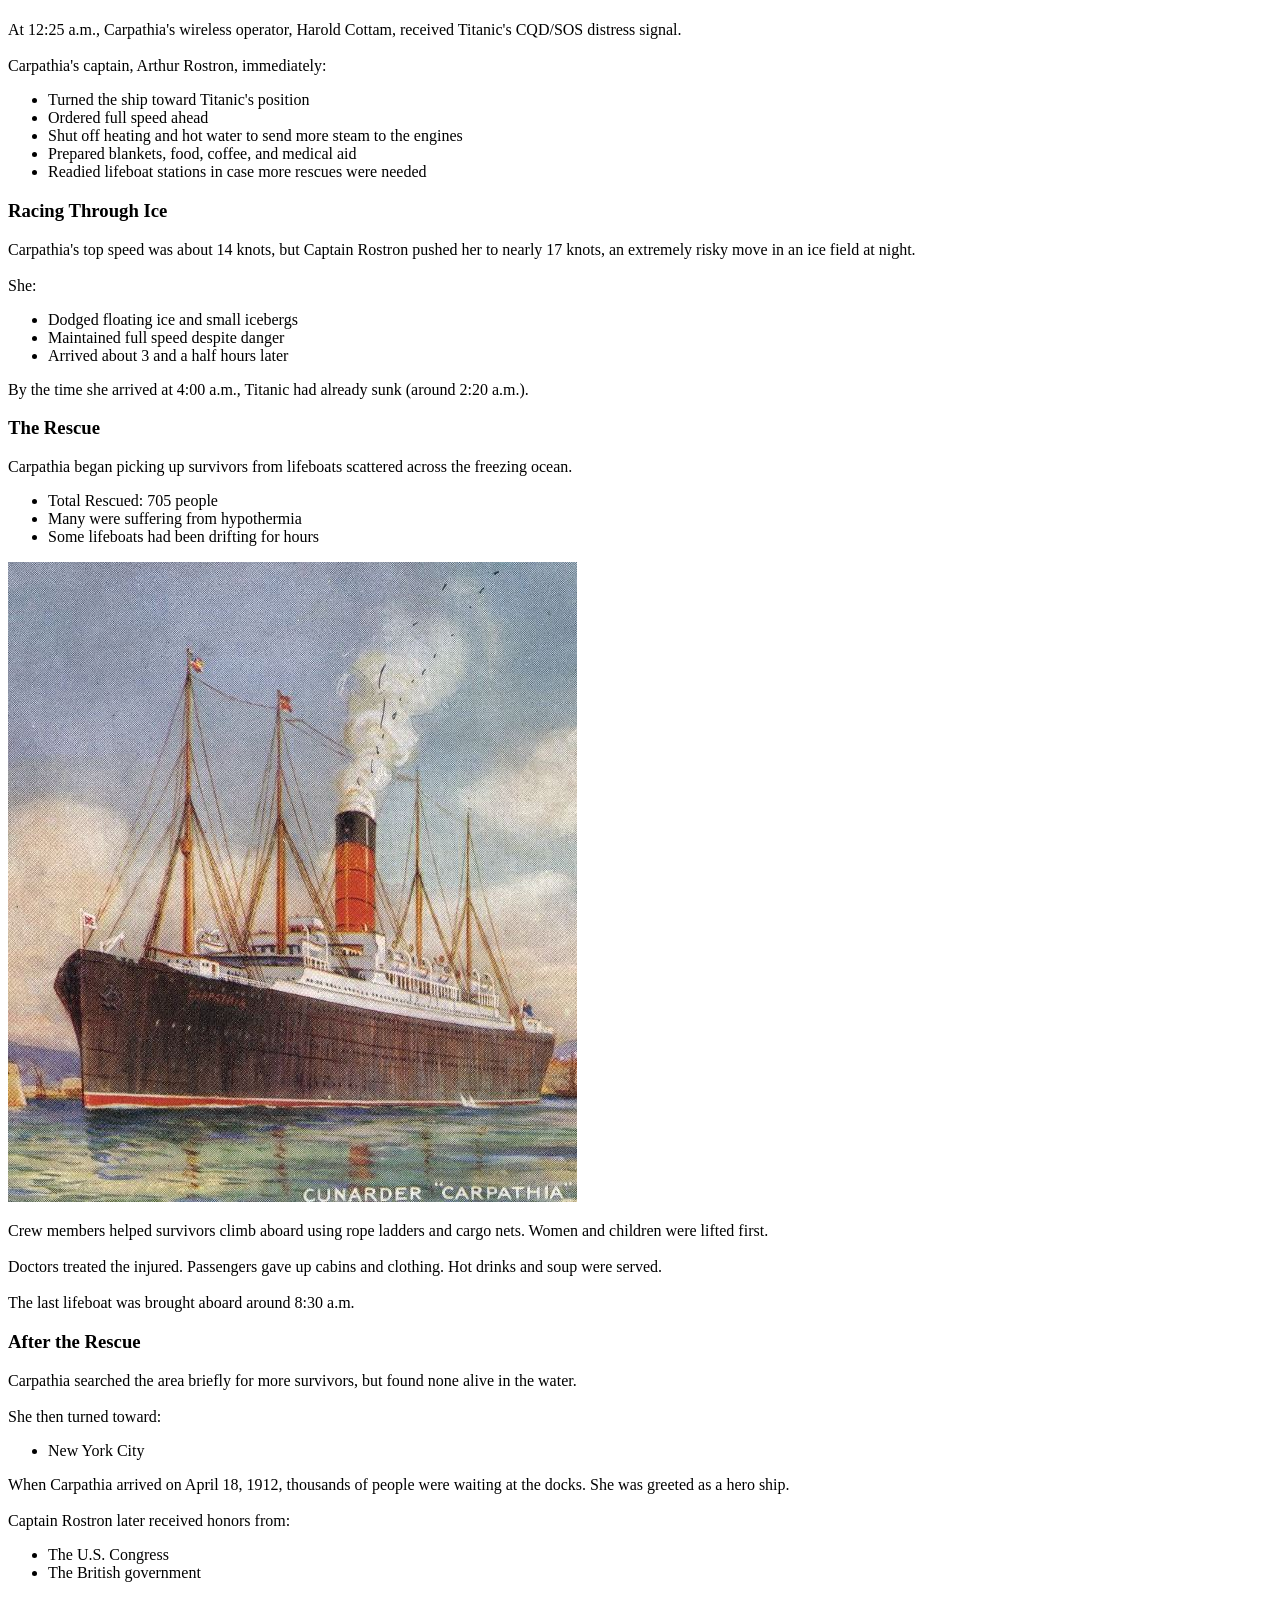
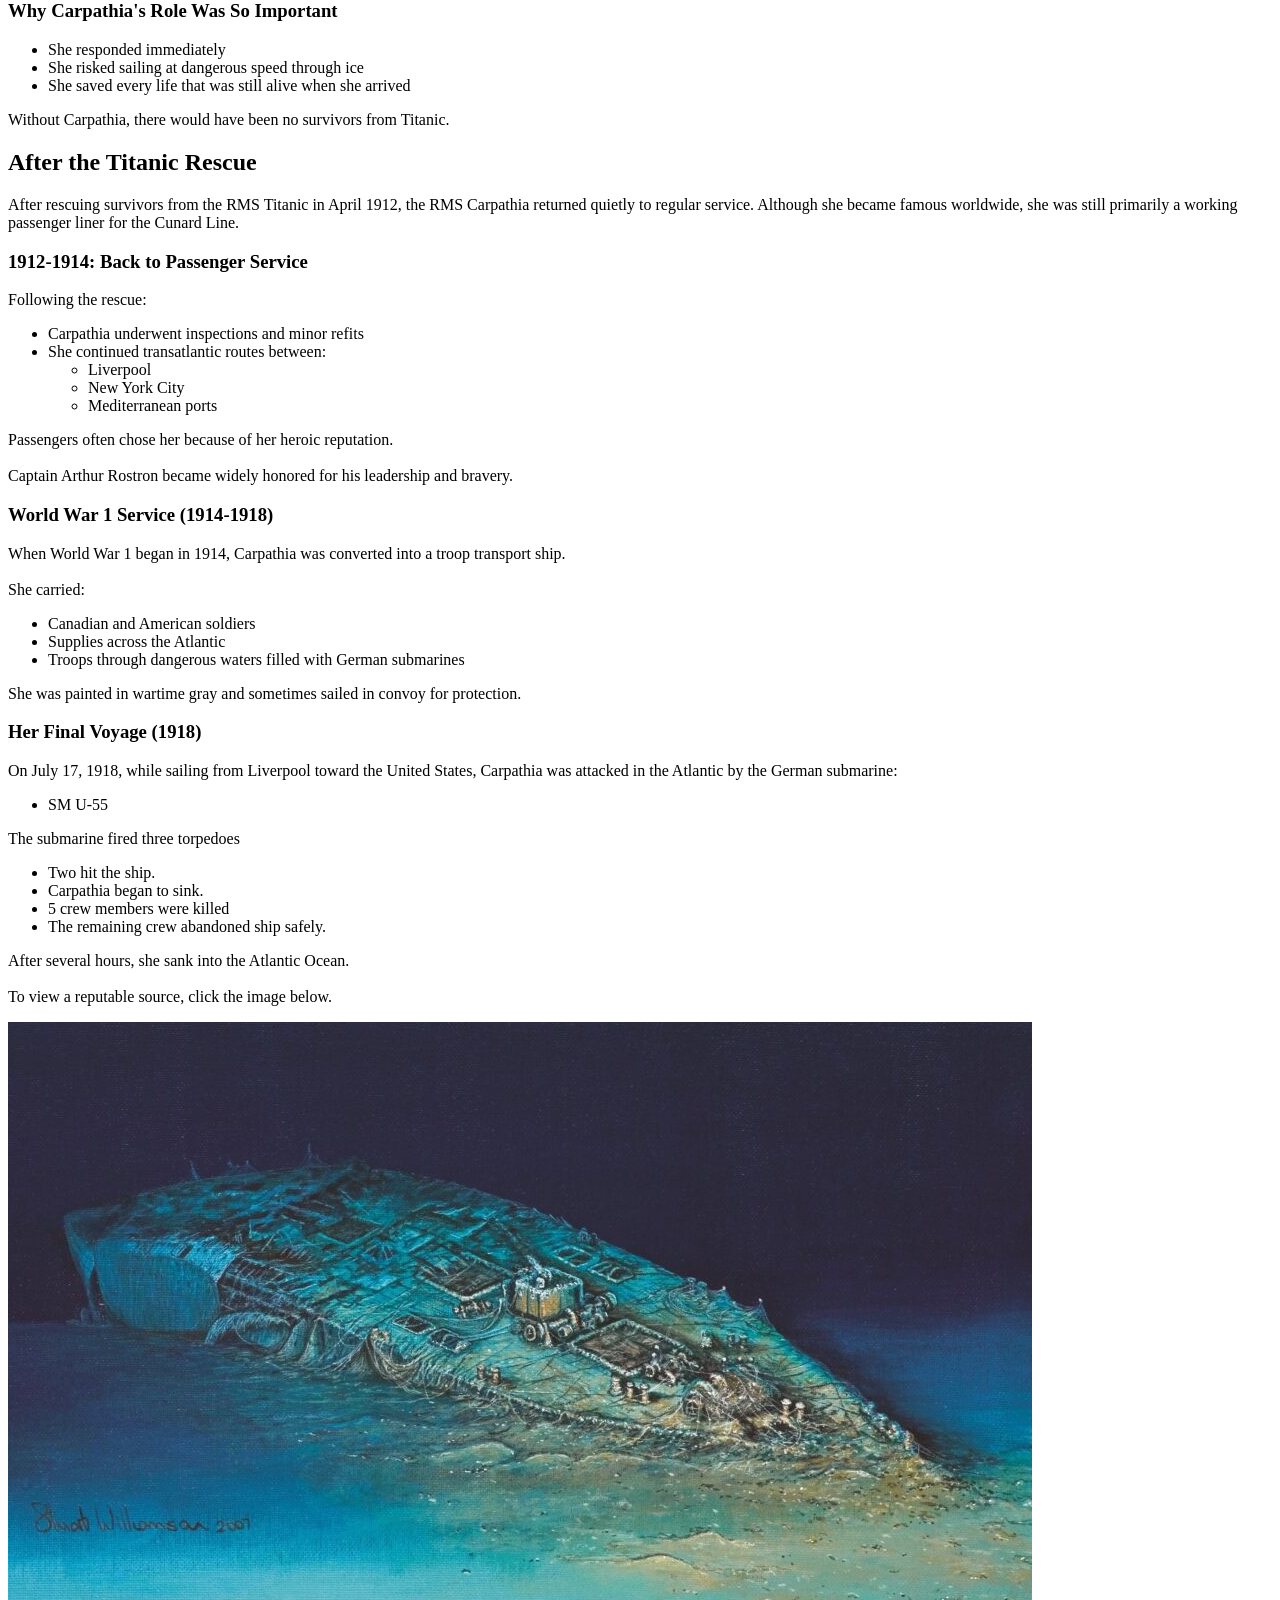
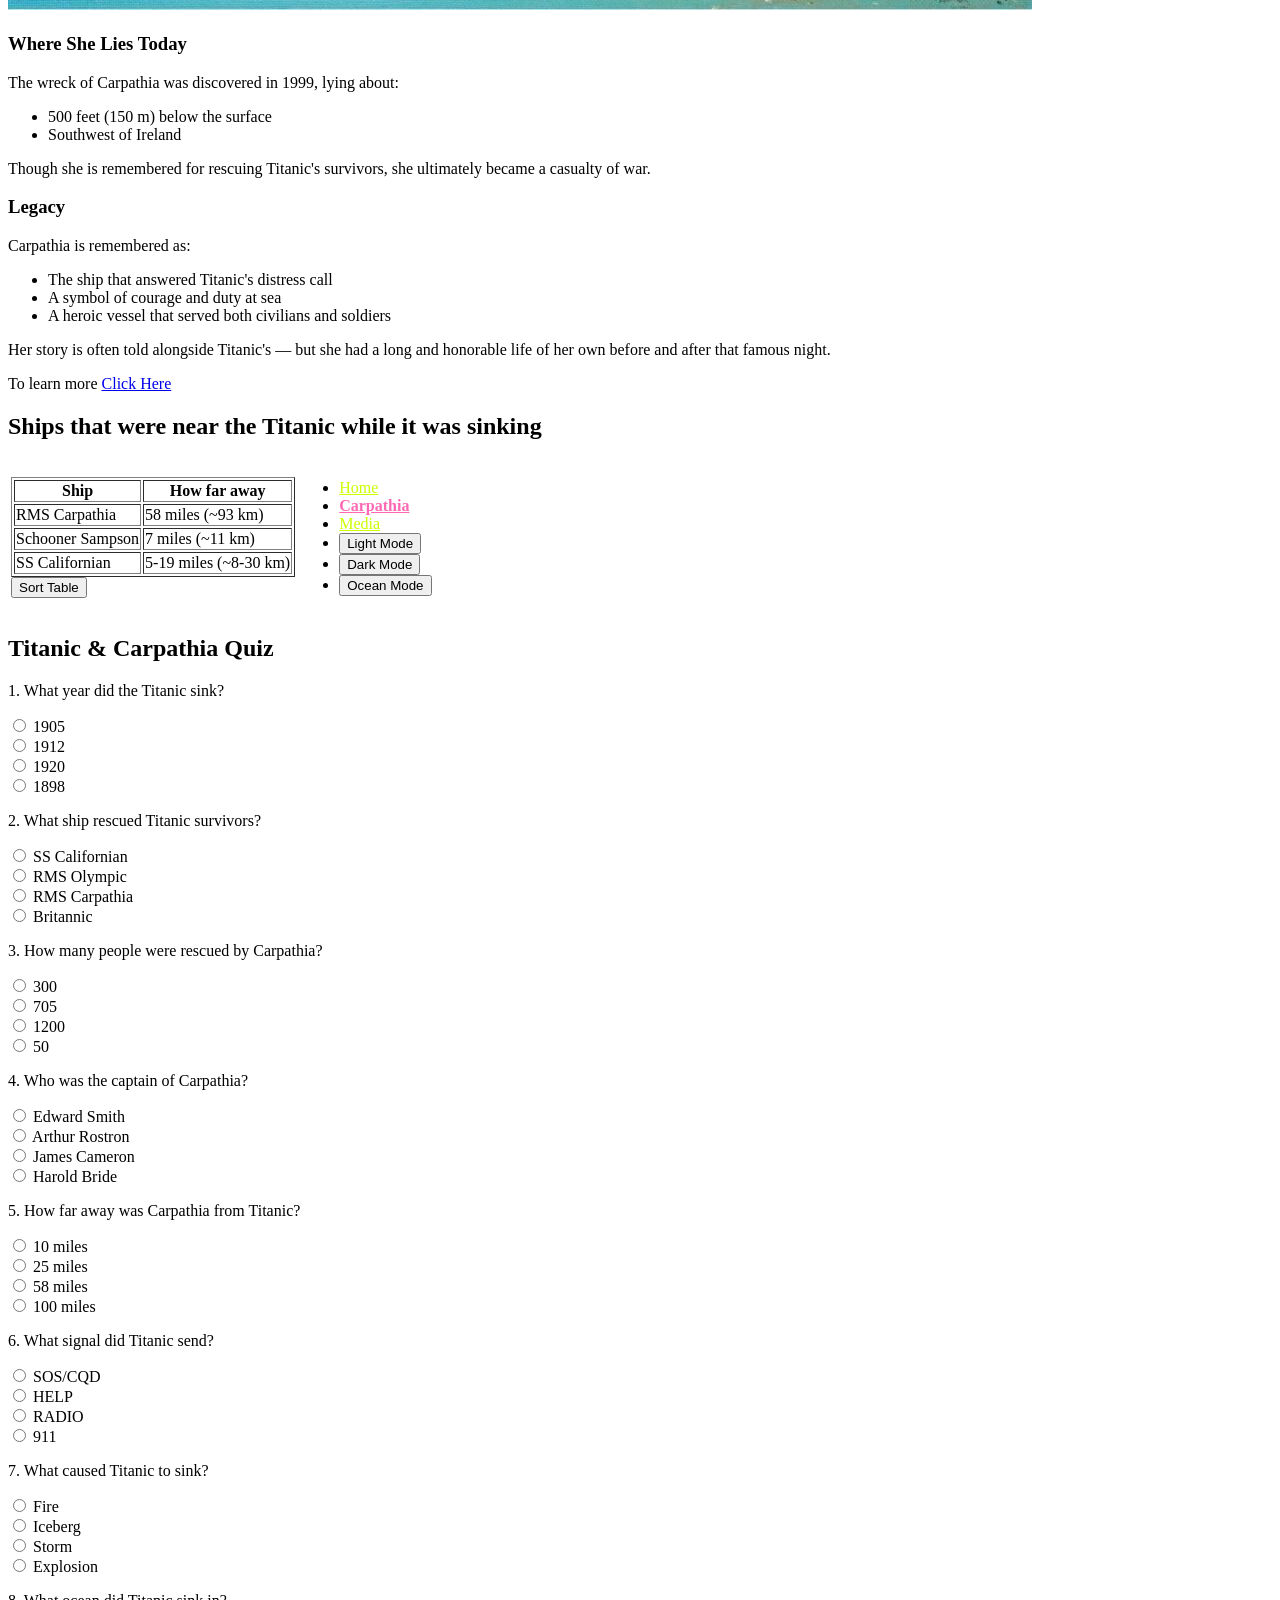
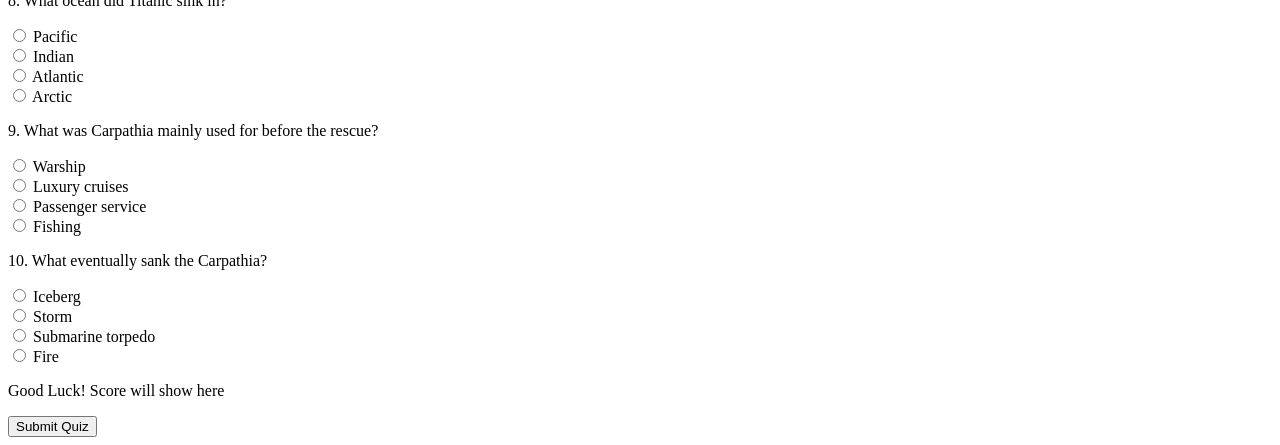
==== commit 185961ce: "Update page2.html" ====
--- a/page2.html
+++ b/page2.html
@@ -209,7 +209,7 @@
 
         <div id="quiz"></div>
 
-        <p id="result"></p>
+        <p id="result">Good Luck! Score will show here</p>
 
         <button type="button" onclick="submitQuiz()">Submit Quiz</button>
 
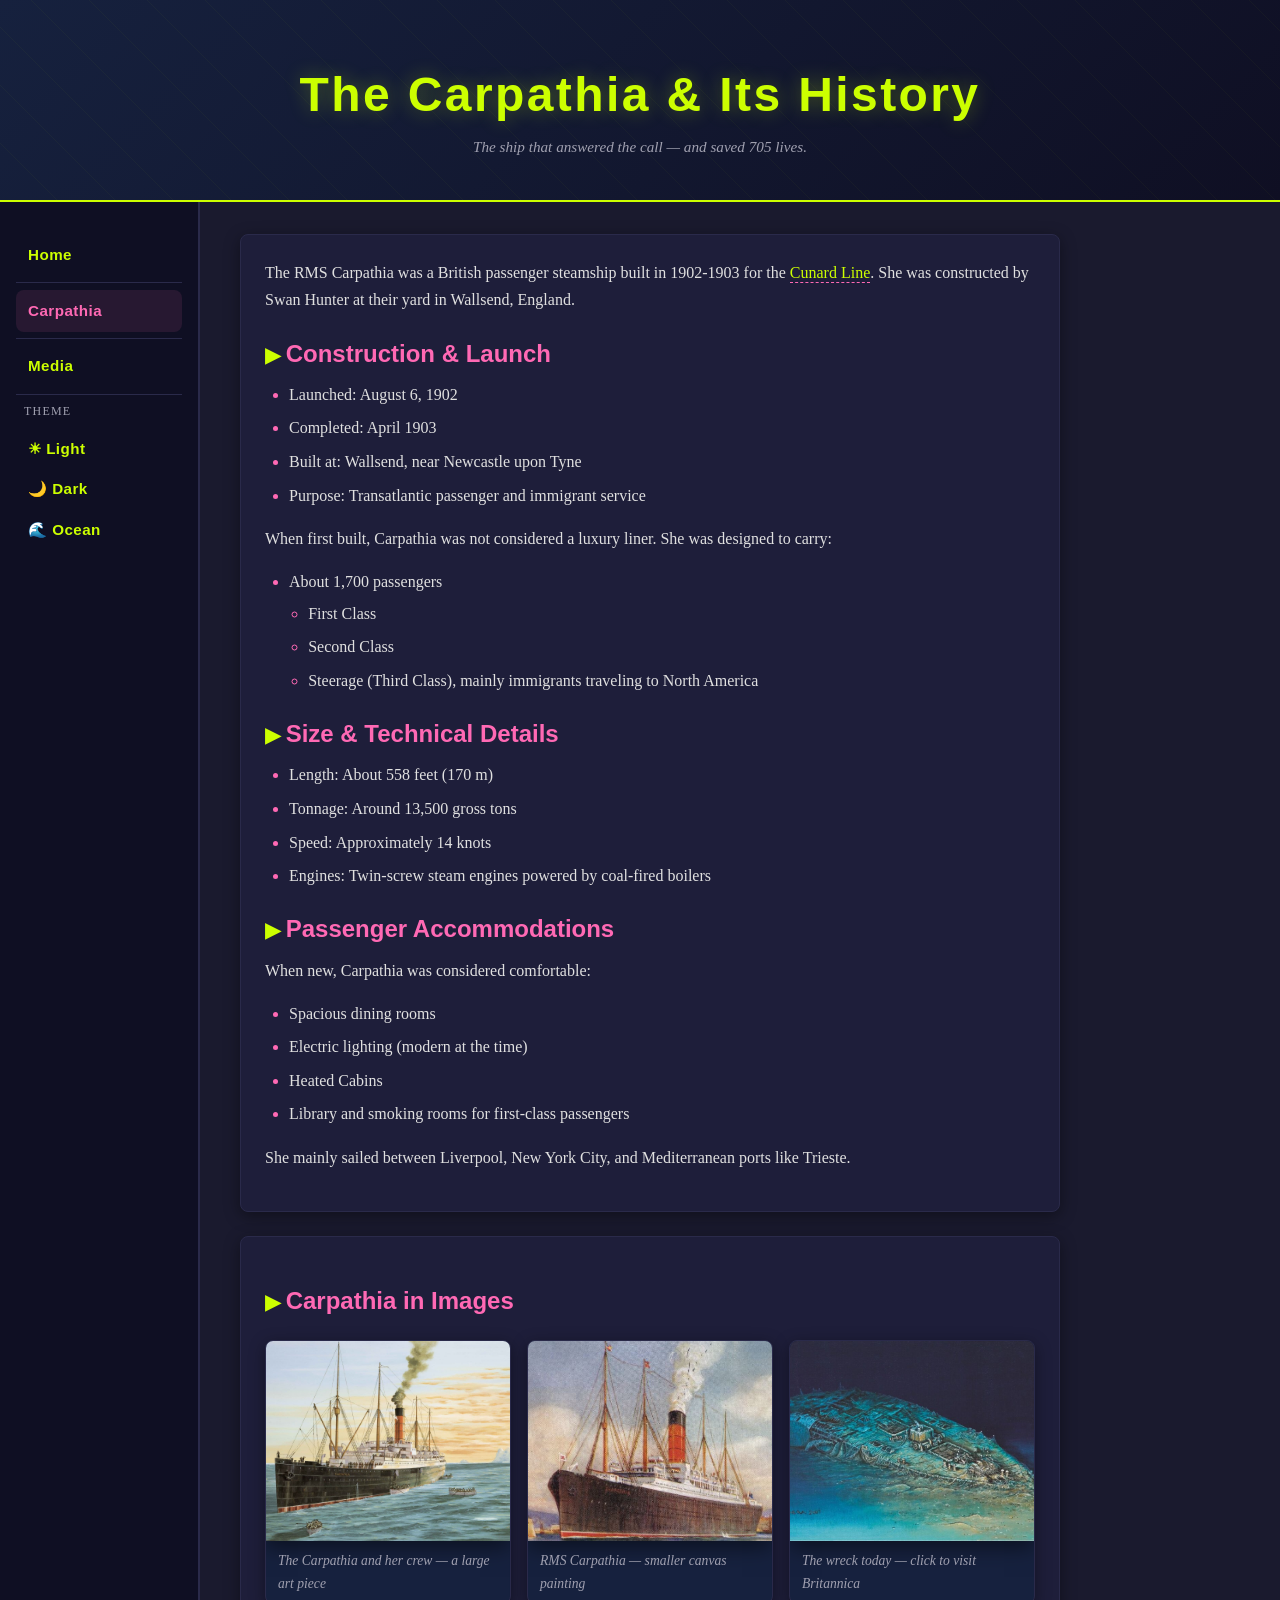
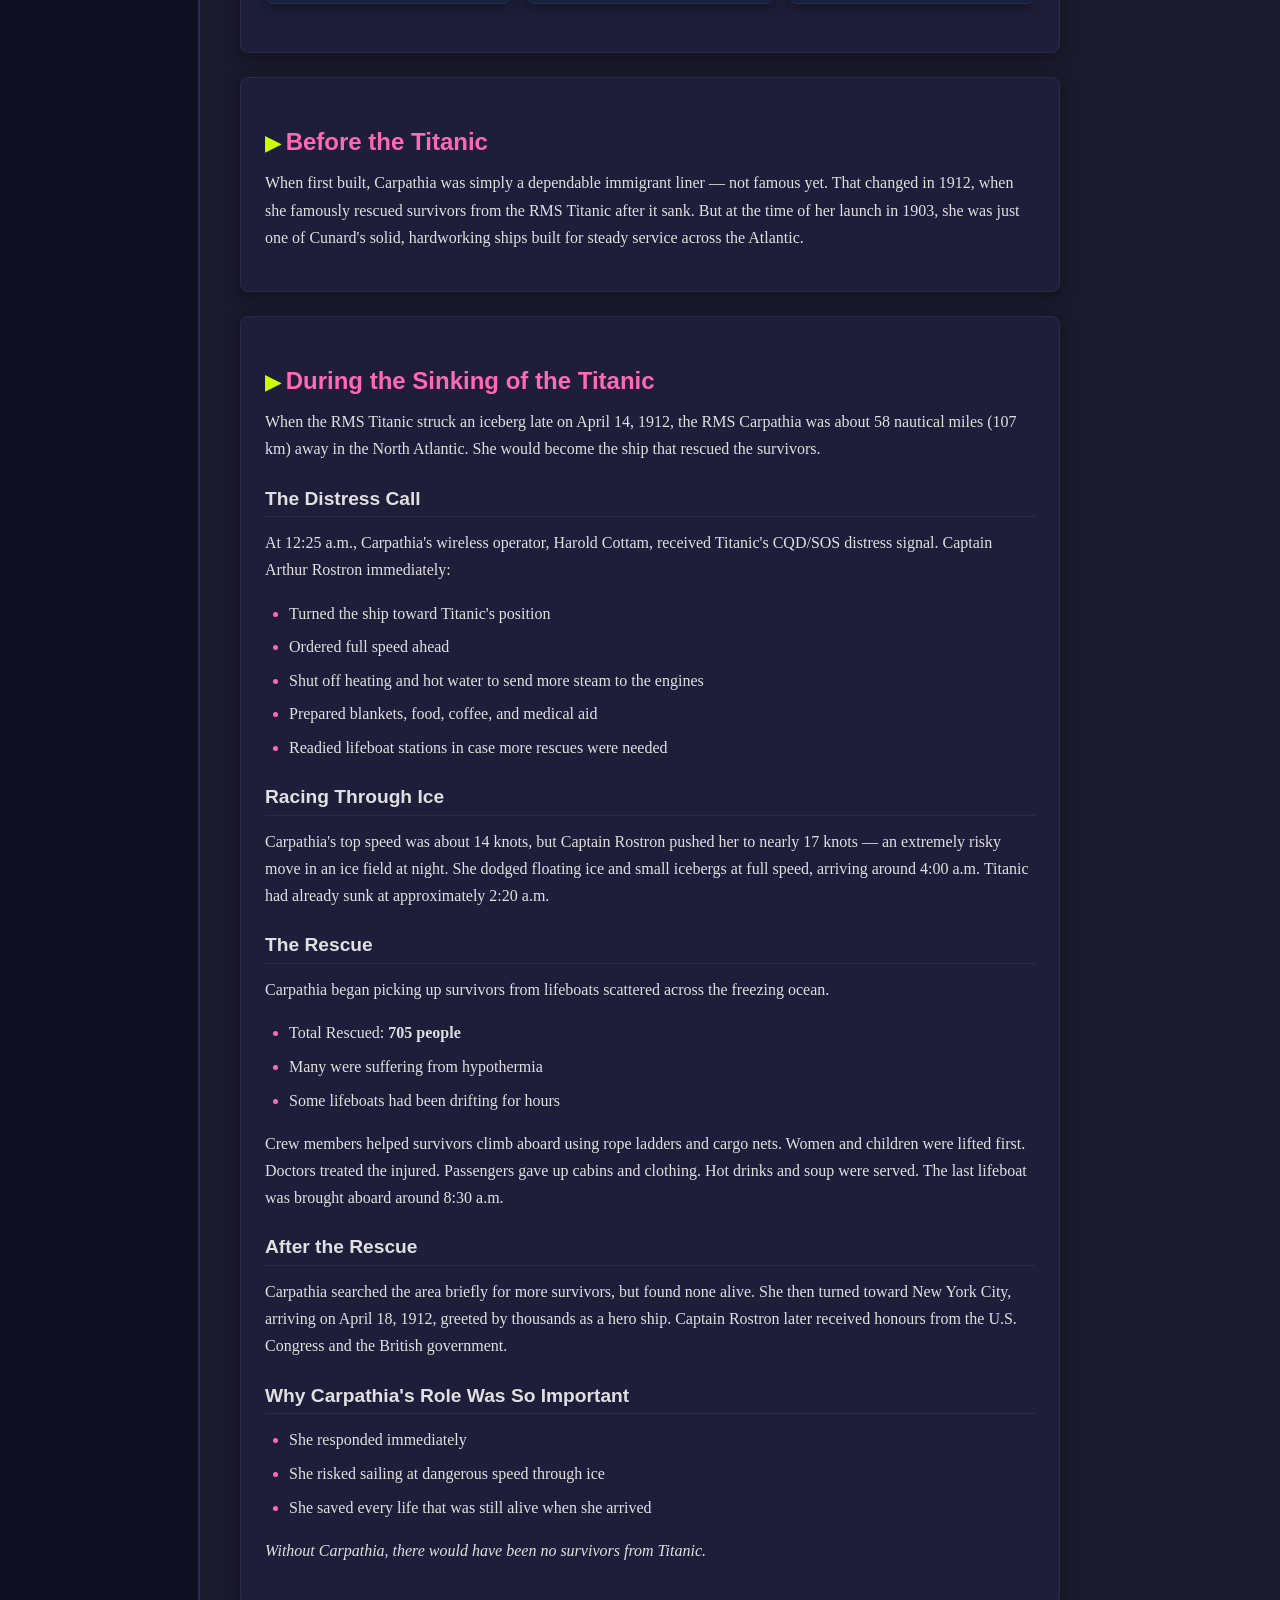
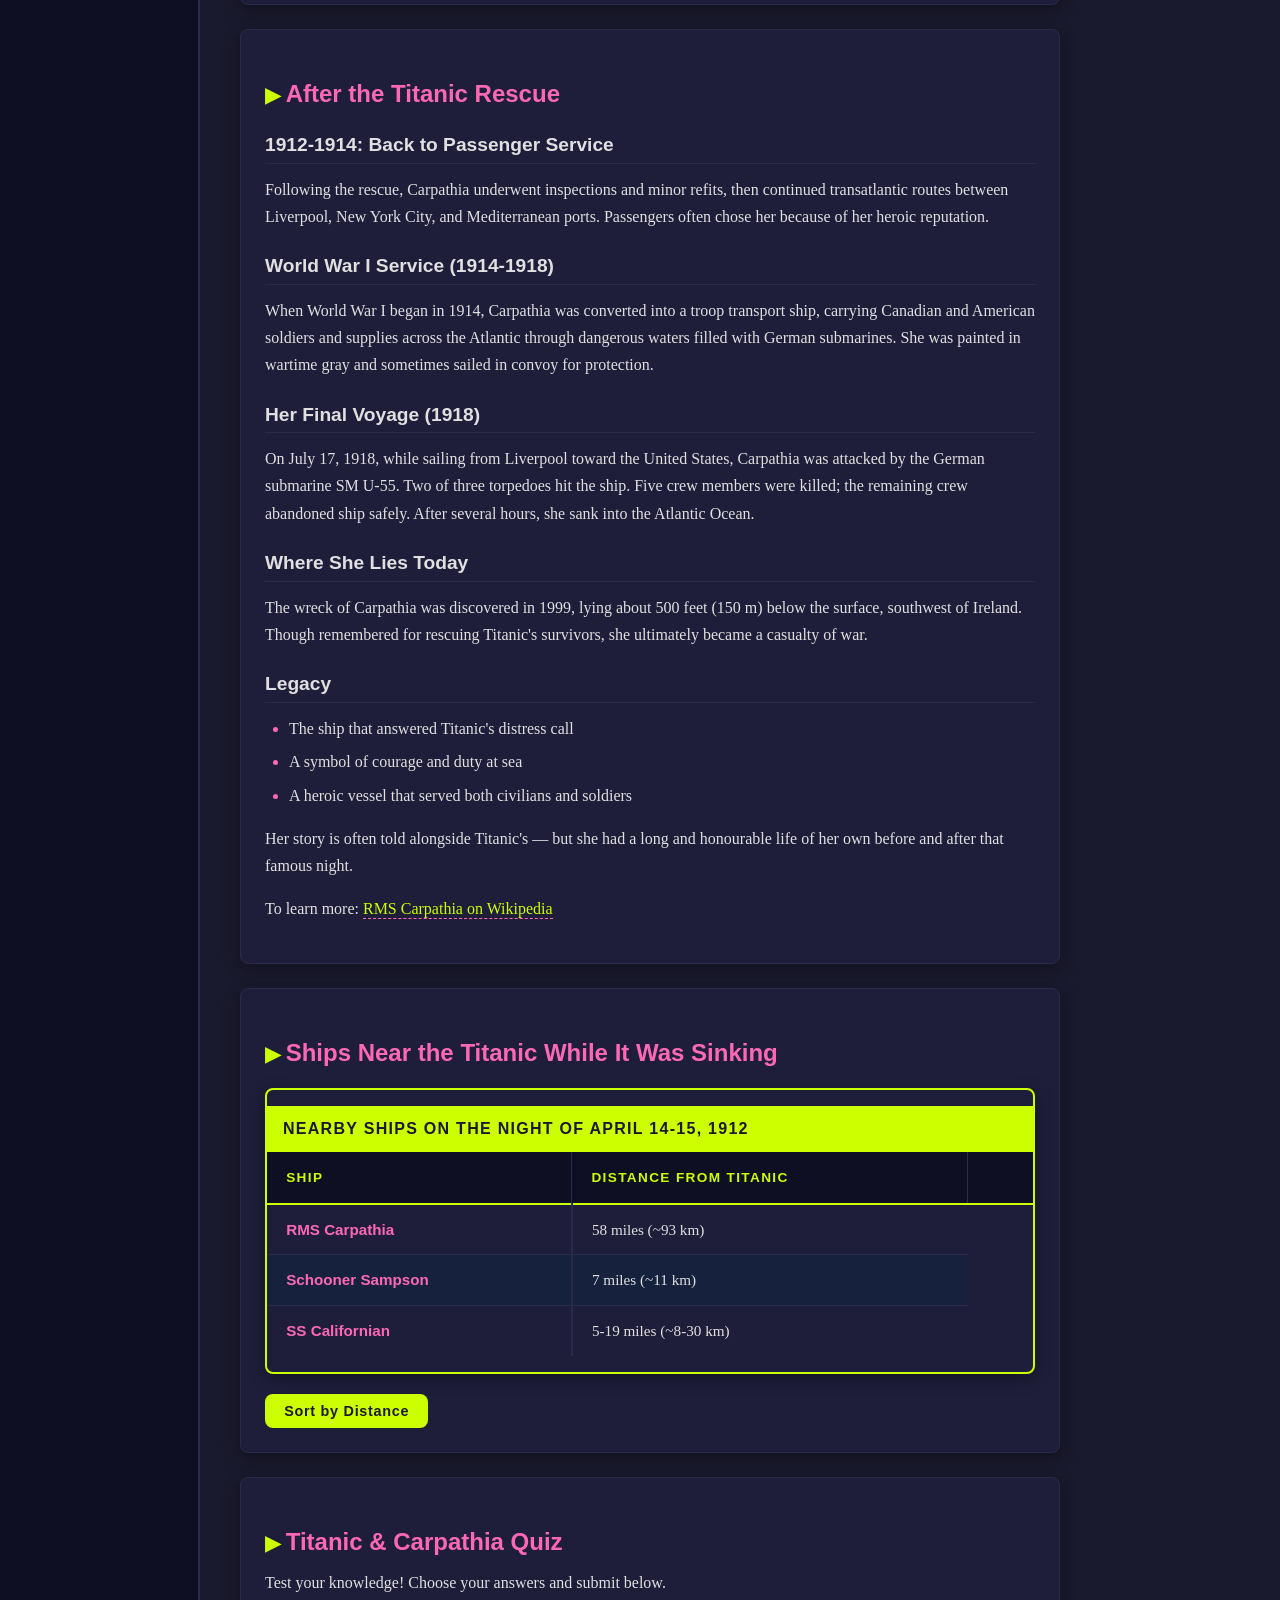
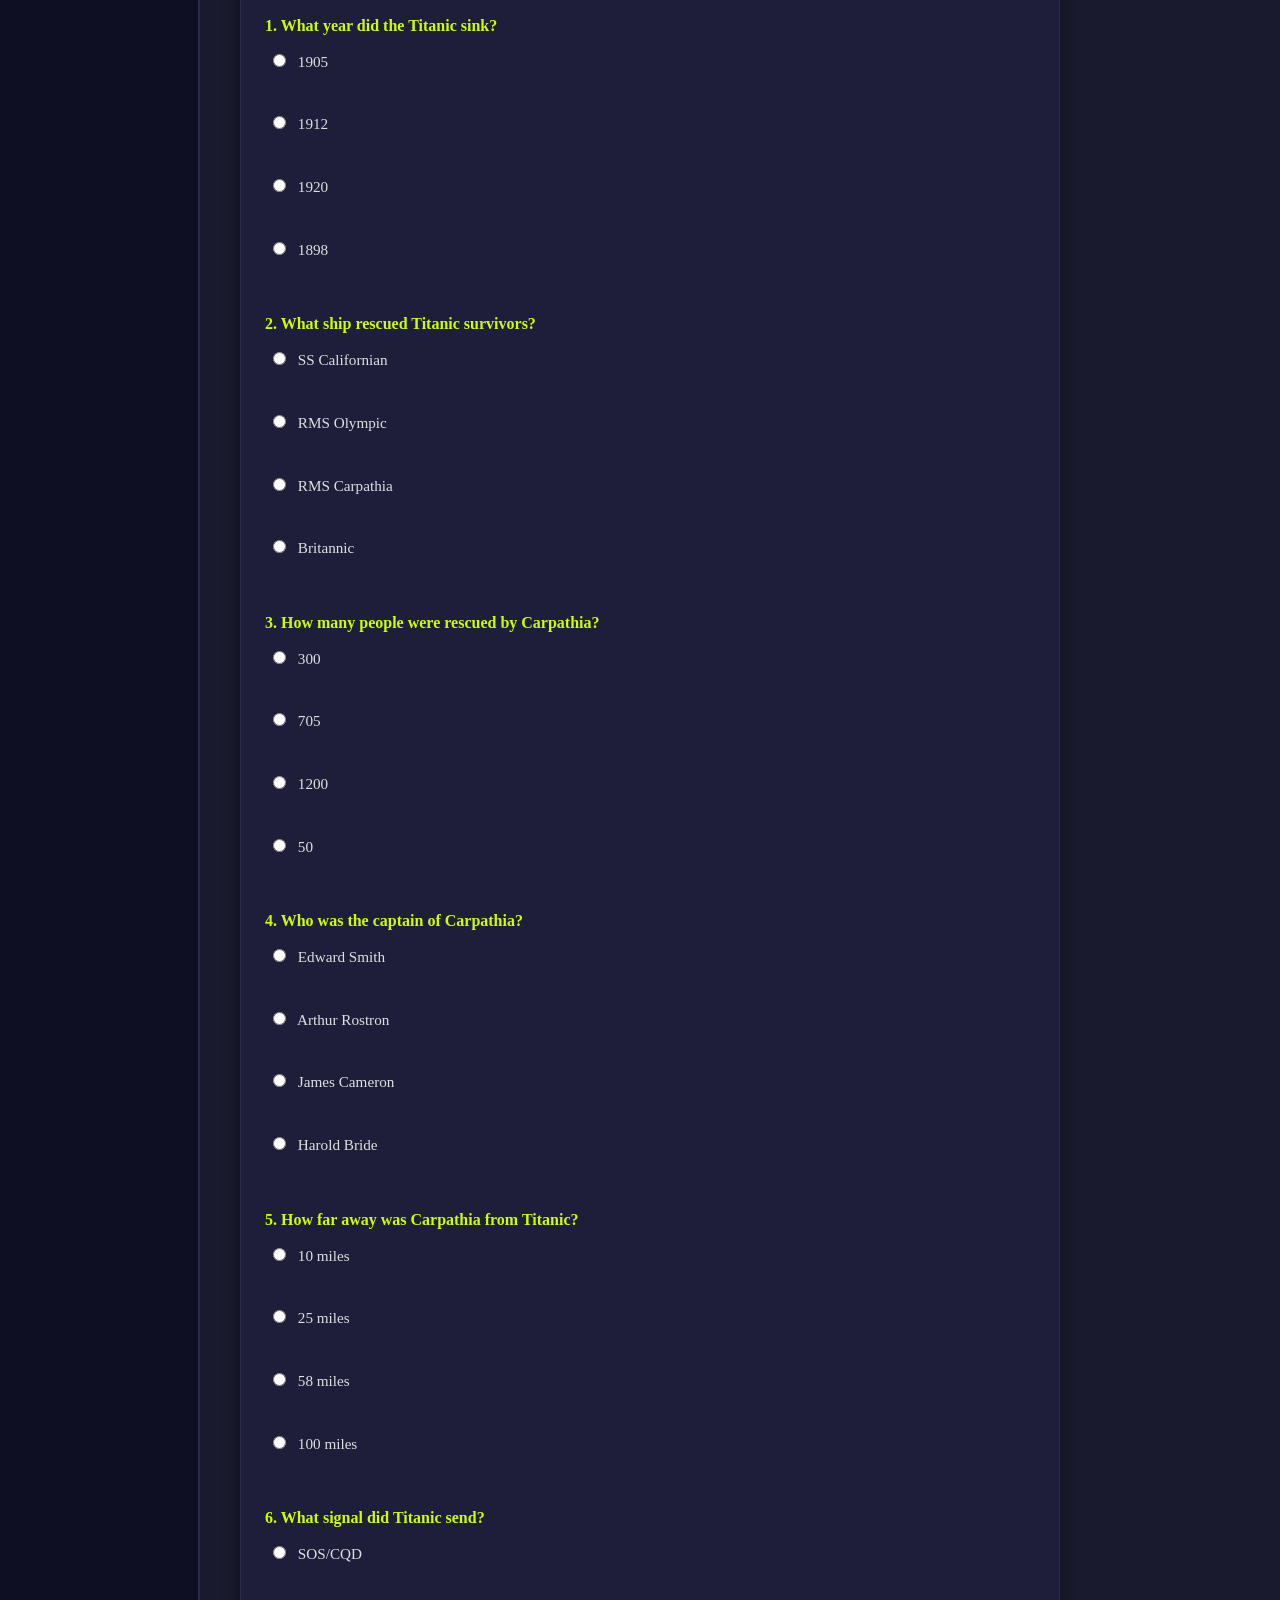
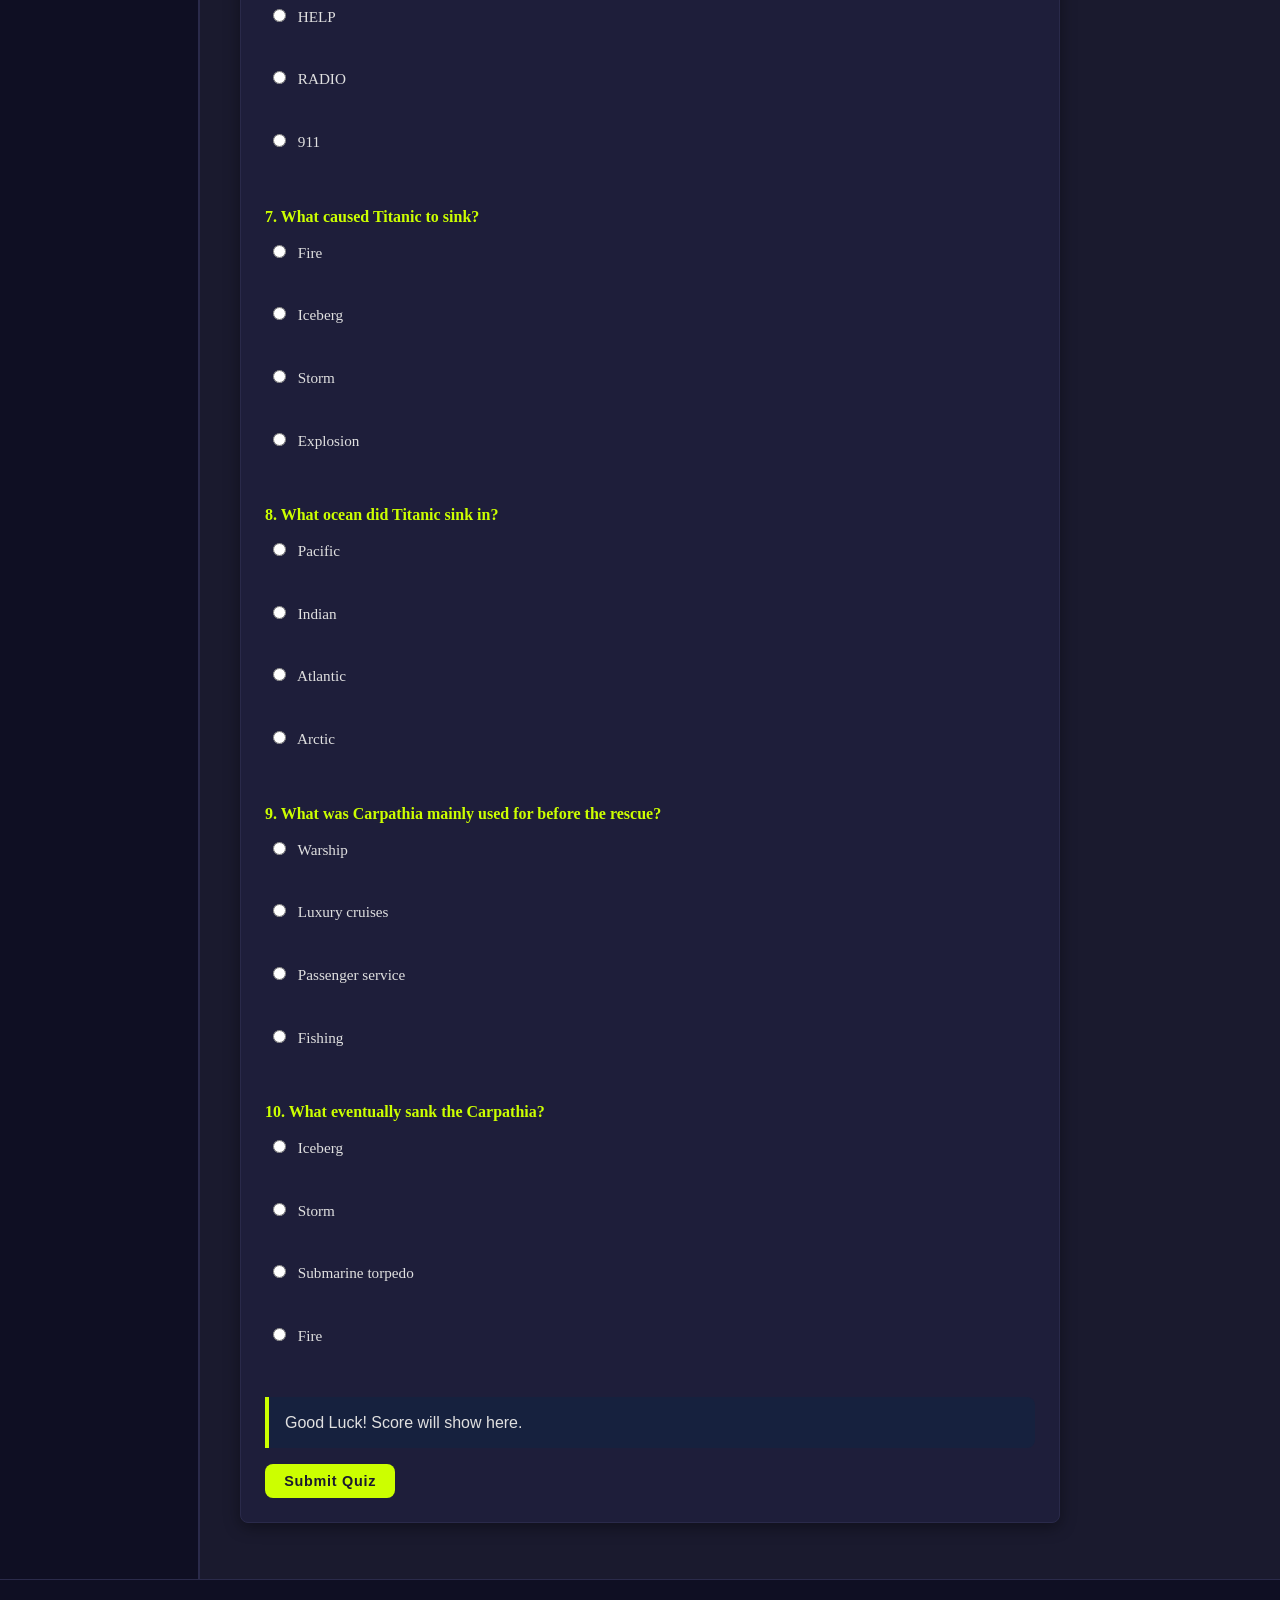
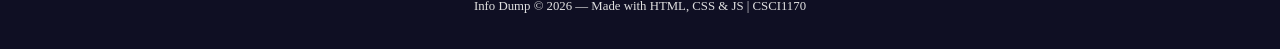
==== commit 0d2f0b42: "Add files via upload" ====
--- a/page2.html
+++ b/page2.html
@@ -1,236 +1,237 @@
-<!DOCTYPE html>
-<html lang="en">
-    <head>
-        <meta charset="UTF-8">
-        <meta name="viewport" content="width=device-width, initial-scale=1.0">
-        <title>The Carpathia</title>
-        <link rel="icon" type="image/png" href="images/Caterpillar.png">
-        <script src="main.js" defer></script>
-    </head>
-    <body>
-        <h1>The Carpathia and it's History</h1>
-
-        <section>
-            <p>The RMS Carpathia was a British passenger steamship built in 1902-1903 for the <a href="https://www.cunard.com/en-us/cunard-stories/180-years-of-cunard">Cunard Line</a>. She was constructed by the shipbuilding company Swan Hunter at their yard in Wallsend, England.</p>
-            <h3>Construction & Launch</h3>
-            <ul>
-                <li>Launched: August 6, 1902</li>
-                <li>Completed: April 1903</li>
-                <li>Built at: Wallsend, near Newcastle upon Tyne</li>
-                <li>Purpose: Transatlantic passenger and immigrant service</li>
-            </ul>
-            <p>When first built, Carpathia was not considered a luxury liner like some of Cunard's larger ships. Instead, she was designed to carry:</p>
-            <ul>
-                <li>About 1,700 passengers
-                    <ul>
-                        <li>First Class</li>
-                        <li>Second Class</li>
-                        <li>Steerage (Third Class), mainly immigrants traveling to North America</li>
-                    </ul>
-                </li>
-            </ul>
-            <h3>Size & Technical Details</h3>
-            <ul>
-                <li>Length: About 558 feet (170 m)</li>
-                <li>Tonnage: Around 13,500 gross tons</li>
-                <li>Speed: Approximately 14 knots (moderate speed for the time)</li>
-                <li>Engines: Twin-screw steam engines powered by coal-fired boilers</li>
-            </ul>
-            <p>She was built for comfort and reliability rather than speed. Compared to Cunard's faster ships, Carpathia was slower but economical to operate.</p>
-            <h3>Passenger Accomodations</h3>
-            <p>When new, Carpathia was considered comfortable:</p>
-            <ul>
-                <li>Spacious dining rooms</li>
-                <li>Electric lighting (modern at the time)</li>
-                <li>Heated Cabins</li>
-                <li>Library and smoking rooms for first-class passengers</li>
-            </ul>
-            <p>She mainly sailed between:</p>
-            <ul>
-                <li>Liverpool</li>
-                <li>New York City</li>
-                <li>Mediterranean ports like Trieste</li>
-            </ul>
-
-            <img src="images/carpathia2.jpg" alt="This is a very large art piece of the Carpathia and crew" width="1024" height="514">
-
-            <h2>Before Titanic</h2>
-            <p>When first built, Carpathia was simply a dependable immigrant liner — not famous yet. That changed in 1912, when she famously rescued survivors from the RMS Titanic after it sank. <br><br>But at the time of her launch in 1903, she was just one of Cunard's solid, hardworking ships — built for steady service across the Atlantic.</p>
-
-            <h2>During the Sinking of Titanic</h2>
-            <p>When the RMS Titanic struck an iceberg late on April 14, 1912, the RMS Carpathia was about 58 nautical miles (107 km) away in the North Atlantic. <br><br>She would become the ship that rescued the survivors.</p>
-            <h3>The Distress Call</h3>
-            <p>At 12:25 a.m., Carpathia's wireless operator, Harold Cottam, received Titanic's CQD/SOS distress signal. <br><br>Carpathia's captain, Arthur Rostron, immediately:</p>
-            <ul>
-                <li>Turned the ship toward Titanic's position</li>
-                <li>Ordered full speed ahead</li>
-                <li>Shut off heating and hot water to send more steam to the engines</li>
-                <li>Prepared blankets, food, coffee, and medical aid</li>
-                <li>Readied lifeboat stations in case more rescues were needed</li>
-            </ul>
-            <h3>Racing Through Ice</h3>
-            <p>Carpathia's top speed was about 14 knots, but Captain Rostron pushed her to nearly 17 knots, an extremely risky move in an ice field at night. <br><br>She:</p>
-            <ul>
-                <li>Dodged floating ice and small icebergs</li>
-                <li>Maintained full speed despite danger</li>
-                <li>Arrived about 3 and a half hours later</li>
-            </ul>
-            <p>By the time she arrived at 4:00 a.m., Titanic had already sunk (around 2:20 a.m.).</p>
-            <h3>The Rescue</h3>
-            <p>Carpathia began picking up survivors from lifeboats scattered across the freezing ocean.</p>
-            <ul>
-                <li>Total Rescued: 705 people</li>
-                <li>Many were suffering from hypothermia</li>
-                <li>Some lifeboats had been drifting for hours</li>
-            </ul>
-
-            <img src="images/carpathia1.jpg" alt="This is a painting of the Carpathia done on a smaller canvas" width="569" height="640">
-
-            <p>Crew members helped survivors climb aboard using rope ladders and cargo nets. Women and children were lifted first. <br><br>Doctors treated the injured. Passengers gave up cabins and clothing. Hot drinks and soup were served. <br><br>The last lifeboat was brought aboard around 8:30 a.m.</p>
-            <h3>After the Rescue</h3>
-            <p>Carpathia searched the area briefly for more survivors, but found none alive in the water. <br><br>She then turned toward:</p>
-            <ul><li>New York City</li></ul>
-            <p>When Carpathia arrived on April 18, 1912, thousands of people were waiting at the docks. She was greeted as a hero ship. <br><br>Captain Rostron later received honors from:</p>
-            <ul>
-                <li>The U.S. Congress</li>
-                <li>The British government</li>
-            </ul>
-            <h3>Why Carpathia's Role Was So Important</h3>
-            <ul>
-                <li>She responded immediately</li>
-                <li>She risked sailing at dangerous speed through ice</li>
-                <li>She saved every life that was still alive when she arrived</li>
-            </ul>
-            <p>Without Carpathia, there would have been no survivors from Titanic.</p>
-
-            <h2>After the Titanic Rescue</h2>
-            <p>After rescuing survivors from the RMS Titanic in April 1912, the RMS Carpathia returned quietly to regular service. Although she became famous worldwide, she was still primarily a working passenger liner for the Cunard Line.</p>
-            <h3>1912-1914: Back to Passenger Service</h3>
-            <p>Following the rescue:</p>
-            <ul>
-                <li>Carpathia underwent inspections and minor refits</li>
-                <li>She continued transatlantic routes between:
-                    <ul>
-                        <li>Liverpool</li>
-                        <li>New York City</li>
-                        <li>Mediterranean ports</li>
-                    </ul>
-                </li>
-            </ul>
-            <p>Passengers often chose her because of her heroic reputation. <br><br>Captain Arthur Rostron became widely honored for his leadership and bravery.</p>
-            <h3>World War 1 Service (1914-1918)</h3>
-            <p>When World War 1 began in 1914, Carpathia was converted into a troop transport ship. <br><br>She carried:</p>
-            <ul>
-                <li>Canadian and American soldiers</li>
-                <li>Supplies across the Atlantic</li>
-                <li>Troops through dangerous waters filled with German submarines</li>
-            </ul>
-            <p>She was painted in wartime gray and sometimes sailed in convoy for protection.</p>
-            <h3>Her Final Voyage (1918)</h3>
-            <p>On July 17, 1918, while sailing from Liverpool toward the United States, Carpathia was attacked in the Atlantic by the German submarine:</p>
-            <ul><li>SM U-55</li></ul>
-            <p>The submarine fired three torpedoes</p>
-            <ul>
-                <li>Two hit the ship.</li>
-                <li>Carpathia began to sink.</li>
-                <li>5 crew members were killed</li>
-                <li>The remaining crew abandoned ship safely.</li>
-            </ul>
-            <p>After several hours, she sank into the Atlantic Ocean. <br><br>To view a reputable source, click the image below.</p>
-
-            <a href="https://www.britannica.com/topic/Carpathia">
-                <img src="images/carpathia3.jpg" alt="Clickable image link that was a picture of the sunken Carpathia" width="1024" height="588">
-            </a>
-
-            <h3>Where She Lies Today</h3>
-            <p>The wreck of Carpathia was discovered in 1999, lying about:</p>
-            <ul>
-                <li>500 feet (150 m) below the surface</li>
-                <li>Southwest of Ireland</li>
-            </ul>
-            <p>Though she is remembered for rescuing Titanic's survivors, she ultimately became a casualty of war.</p>
-            <h3>Legacy</h3>
-            <p>Carpathia is remembered as:</p>
-            <ul>
-                <li>The ship that answered Titanic's distress call</li>
-                <li>A symbol of courage and duty at sea</li>
-                <li>A heroic vessel that served both civilians and soldiers</li>
-            </ul>
-            <p>Her story is often told alongside Titanic's — but she had a long and honorable life of her own before and after that famous night.</p>
-        </section>
-
-        <section>
-            <p>To learn more <a href="https://en.wikipedia.org/wiki/RMS_Carpathia">Click Here</a></p>
-        </section>
-
-        <h2>Ships that were near the Titanic while it was sinking</h2>
-        <table>
-            <tr>
-                <td>
-                    <table id="distanceTable" border="1">
-                        <tbody>
-                            <tr>
-                                <th>Ship</th>
-                                <th>How far away</th>
-                            </tr>
-                            <tr>
-                                <td>RMS Carpathia</td>
-                                <td>58 miles (~93 km)</td>
-                            </tr>
-                            <tr>
-                                <td>Schooner Sampson</td>
-                                <td>7 miles (~11 km)</td>
-                            </tr>
-                            <tr>
-                                <td>SS Californian</td>
-                                <td>5-19 miles (~8-30 km)</td>
-                            </tr>
-                        </tbody>
-                    </table>
-                    
-                    <button type="button" onclick="sortTable()">Sort Table</button>
-                </td>
-                <td>
-                    <nav>
-                        <ul>
-                            <li><a id="homeLink" href="index.html">Home</a></li>
-                            <li><a id="carpathiaLink" href="page2.html">Carpathia</a></li>
-                            <li><a id="mediaLink" href="page3.html">Media</a></li>
-                            <li><button onclick="setTheme('light')">Light Mode</button></li>
-                            <li><button onclick="setTheme('dark')">Dark Mode</button></li>
-                            <li><button onclick="setTheme('ocean')">Ocean Mode</button></li>
-                        </ul>
-                    </nav>
-                </td>
-            </tr>
-        </table>
-
-        <h2>Titanic & Carpathia Quiz</h2>
-
-        <div id="quiz"></div>
-
-        <p id="result">Good Luck! Score will show here</p>
-
-        <button type="button" onclick="submitQuiz()">Submit Quiz</button>
-
-        <script>
-            function sortTable() {
-                console.log("sorting...");
-                const table = document.getElementById("distanceTable");
-
-                // ONLY get rows with 2 cells (real data rows)
-                let rows = Array.from(table.rows).slice(1).filter(row => row.cells.length > 1);
-
-                rows.sort((a, b) => {
-                    let aVal = parseInt(a.cells[1].innerText.match(/\d+/)[0]);
-                    let bVal = parseInt(b.cells[1].innerText.match(/\d+/)[0]);
-                    return aVal - bVal;
-                });
-
-                rows.forEach(row => table.tBodies[0].appendChild(row));
-
-                alert("Table sorted from closest to farthest!");
-            }
-        </script>
-    </body>
-</html>
+<!DOCTYPE html>
+<html lang="en">
+    <head>
+        <meta charset="UTF-8">
+        <meta name="viewport" content="width=device-width, initial-scale=1.0">
+        <title>Info Dump — The Carpathia</title>
+        <link rel="icon" type="image/png" href="images/Caterpillar.png">
+        <link rel="stylesheet" href="style.css">
+        <script src="main.js" defer></script>
+    </head>
+    <body>
+        <div class="page-wrapper">
+
+            <!-- Hero / Splash Section -->
+            <header class="hero" role="banner">
+                <h1>The Carpathia &amp; Its History</h1>
+                <p class="subtitle">The ship that answered the call — and saved 705 lives.</p>
+            </header>
+
+            <div class="main-layout">
+
+                <!-- Sidebar Navigation -->
+                <nav class="sidebar" aria-label="Main navigation">
+                    <ul>
+                        <li><a id="homeLink" href="index.html">Home</a></li>
+                        <li><a id="carpathiaLink" href="page2.html" aria-current="page">Carpathia</a></li>
+                        <li><a id="mediaLink" href="page3.html">Media</a></li>
+                        <li class="theme-label" aria-hidden="true">Theme</li>
+                        <li><button onclick="setTheme('light')" aria-label="Switch to light mode">☀ Light</button></li>
+                        <li><button onclick="setTheme('dark')" aria-label="Switch to dark mode">🌙 Dark</button></li>
+                        <li><button onclick="setTheme('ocean')" aria-label="Switch to ocean mode">🌊 Ocean</button></li>
+                    </ul>
+                </nav>
+
+                <!-- Main Content -->
+                <main class="content-area" id="main-content">
+
+                    <!-- Construction section -->
+                    <section>
+                        <p>The RMS Carpathia was a British passenger steamship built in 1902-1903 for the <a href="https://www.cunard.com/en-us/cunard-stories/180-years-of-cunard">Cunard Line</a>. She was constructed by Swan Hunter at their yard in Wallsend, England.</p>
+
+                        <h2>Construction &amp; Launch</h2>
+                        <ul>
+                            <li>Launched: August 6, 1902</li>
+                            <li>Completed: April 1903</li>
+                            <li>Built at: Wallsend, near Newcastle upon Tyne</li>
+                            <li>Purpose: Transatlantic passenger and immigrant service</li>
+                        </ul>
+
+                        <p>When first built, Carpathia was not considered a luxury liner. She was designed to carry:</p>
+                        <ul>
+                            <li>About 1,700 passengers
+                                <ul>
+                                    <li>First Class</li>
+                                    <li>Second Class</li>
+                                    <li>Steerage (Third Class), mainly immigrants traveling to North America</li>
+                                </ul>
+                            </li>
+                        </ul>
+
+                        <h2>Size &amp; Technical Details</h2>
+                        <ul>
+                            <li>Length: About 558 feet (170 m)</li>
+                            <li>Tonnage: Around 13,500 gross tons</li>
+                            <li>Speed: Approximately 14 knots</li>
+                            <li>Engines: Twin-screw steam engines powered by coal-fired boilers</li>
+                        </ul>
+
+                        <h2>Passenger Accommodations</h2>
+                        <p>When new, Carpathia was considered comfortable:</p>
+                        <ul>
+                            <li>Spacious dining rooms</li>
+                            <li>Electric lighting (modern at the time)</li>
+                            <li>Heated Cabins</li>
+                            <li>Library and smoking rooms for first-class passengers</li>
+                        </ul>
+                        <p>She mainly sailed between Liverpool, New York City, and Mediterranean ports like Trieste.</p>
+                    </section>
+
+                    <!-- Photo Gallery -->
+                    <section>
+                        <h2>Carpathia in Images</h2>
+                        <div class="photo-gallery" role="list" aria-label="Carpathia photo gallery">
+                            <figure role="listitem">
+                                <img src="images/carpathia2.jpg" alt="Large art piece of the Carpathia and crew">
+                                <figcaption>The Carpathia and her crew — a large art piece</figcaption>
+                            </figure>
+                            <figure role="listitem">
+                                <img src="images/carpathia1.jpg" alt="Painting of the RMS Carpathia on a small canvas">
+                                <figcaption>RMS Carpathia — smaller canvas painting</figcaption>
+                            </figure>
+                            <figure role="listitem">
+                                <a href="https://www.britannica.com/topic/Carpathia" aria-label="View Britannica article on Carpathia (opens in new tab)" target="_blank" rel="noopener">
+                                    <img src="images/carpathia3.jpg" alt="Photo of the sunken Carpathia wreck on the ocean floor — click to visit Britannica">
+                                </a>
+                                <figcaption>The wreck today — click to visit Britannica</figcaption>
+                            </figure>
+                        </div>
+                    </section>
+
+                    <!-- Before Titanic -->
+                    <section>
+                        <h2>Before the Titanic</h2>
+                        <p>When first built, Carpathia was simply a dependable immigrant liner — not famous yet. That changed in 1912, when she famously rescued survivors from the RMS Titanic after it sank. But at the time of her launch in 1903, she was just one of Cunard's solid, hardworking ships built for steady service across the Atlantic.</p>
+                    </section>
+
+                    <!-- During the sinking -->
+                    <section>
+                        <h2>During the Sinking of the Titanic</h2>
+                        <p>When the RMS Titanic struck an iceberg late on April 14, 1912, the RMS Carpathia was about 58 nautical miles (107 km) away in the North Atlantic. She would become the ship that rescued the survivors.</p>
+
+                        <h3>The Distress Call</h3>
+                        <p>At 12:25 a.m., Carpathia's wireless operator, Harold Cottam, received Titanic's CQD/SOS distress signal. Captain Arthur Rostron immediately:</p>
+                        <ul>
+                            <li>Turned the ship toward Titanic's position</li>
+                            <li>Ordered full speed ahead</li>
+                            <li>Shut off heating and hot water to send more steam to the engines</li>
+                            <li>Prepared blankets, food, coffee, and medical aid</li>
+                            <li>Readied lifeboat stations in case more rescues were needed</li>
+                        </ul>
+
+                        <h3>Racing Through Ice</h3>
+                        <p>Carpathia's top speed was about 14 knots, but Captain Rostron pushed her to nearly 17 knots — an extremely risky move in an ice field at night. She dodged floating ice and small icebergs at full speed, arriving around 4:00 a.m. Titanic had already sunk at approximately 2:20 a.m.</p>
+
+                        <h3>The Rescue</h3>
+                        <p>Carpathia began picking up survivors from lifeboats scattered across the freezing ocean.</p>
+                        <ul>
+                            <li>Total Rescued: <strong>705 people</strong></li>
+                            <li>Many were suffering from hypothermia</li>
+                            <li>Some lifeboats had been drifting for hours</li>
+                        </ul>
+                        <p>Crew members helped survivors climb aboard using rope ladders and cargo nets. Women and children were lifted first. Doctors treated the injured. Passengers gave up cabins and clothing. Hot drinks and soup were served. The last lifeboat was brought aboard around 8:30 a.m.</p>
+
+                        <h3>After the Rescue</h3>
+                        <p>Carpathia searched the area briefly for more survivors, but found none alive. She then turned toward New York City, arriving on April 18, 1912, greeted by thousands as a hero ship. Captain Rostron later received honours from the U.S. Congress and the British government.</p>
+
+                        <h3>Why Carpathia's Role Was So Important</h3>
+                        <ul>
+                            <li>She responded immediately</li>
+                            <li>She risked sailing at dangerous speed through ice</li>
+                            <li>She saved every life that was still alive when she arrived</li>
+                        </ul>
+                        <p><em>Without Carpathia, there would have been no survivors from Titanic.</em></p>
+                    </section>
+
+                    <!-- After rescue -->
+                    <section>
+                        <h2>After the Titanic Rescue</h2>
+
+                        <h3>1912-1914: Back to Passenger Service</h3>
+                        <p>Following the rescue, Carpathia underwent inspections and minor refits, then continued transatlantic routes between Liverpool, New York City, and Mediterranean ports. Passengers often chose her because of her heroic reputation.</p>
+
+                        <h3>World War I Service (1914-1918)</h3>
+                        <p>When World War I began in 1914, Carpathia was converted into a troop transport ship, carrying Canadian and American soldiers and supplies across the Atlantic through dangerous waters filled with German submarines. She was painted in wartime gray and sometimes sailed in convoy for protection.</p>
+
+                        <h3>Her Final Voyage (1918)</h3>
+                        <p>On July 17, 1918, while sailing from Liverpool toward the United States, Carpathia was attacked by the German submarine SM U-55. Two of three torpedoes hit the ship. Five crew members were killed; the remaining crew abandoned ship safely. After several hours, she sank into the Atlantic Ocean.</p>
+
+                        <h3>Where She Lies Today</h3>
+                        <p>The wreck of Carpathia was discovered in 1999, lying about 500 feet (150 m) below the surface, southwest of Ireland. Though remembered for rescuing Titanic's survivors, she ultimately became a casualty of war.</p>
+
+                        <h3>Legacy</h3>
+                        <ul>
+                            <li>The ship that answered Titanic's distress call</li>
+                            <li>A symbol of courage and duty at sea</li>
+                            <li>A heroic vessel that served both civilians and soldiers</li>
+                        </ul>
+                        <p>Her story is often told alongside Titanic's — but she had a long and honourable life of her own before and after that famous night.</p>
+
+                        <p>To learn more: <a href="https://en.wikipedia.org/wiki/RMS_Carpathia">RMS Carpathia on Wikipedia</a></p>
+                    </section>
+
+                    <!-- Distance Table -->
+                    <section>
+                        <h2>Ships Near the Titanic While It Was Sinking</h2>
+                        <div class="table-wrapper">
+                        <table id="distanceTable" aria-label="Ships near the Titanic and their distances">
+                                <caption>Nearby Ships on the Night of April 14-15, 1912</caption>
+                            <thead>
+                                <tr>
+                                    <th scope="col">Ship</th>
+                                        <th scope="col">Distance from Titanic<th>
+                                </tr>
+                            </thead>
+                            <tbody>
+                                <tr>
+                                    <td>RMS Carpathia</td>
+                                    <td>58 miles (~93 km)</td>
+                                </tr>
+                                <tr>
+                                    <td>Schooner Sampson</td>
+                                    <td>7 miles (~11 km)</td>
+                                </tr>
+                                <tr>
+                                    <td>SS Californian</td>
+                                    <td>5-19 miles (~8-30 km)</td>
+                                </tr>
+                            </tbody>
+                        </table>
+                        </div>
+                        <button type="button" onclick="sortTable()" aria-label="Sort table by distance from closest to farthest">Sort by Distance</button>
+                    </section>
+
+                    <!-- Quiz -->
+                    <section>
+                        <h2>Titanic &amp; Carpathia Quiz</h2>
+                        <p>Test your knowledge! Choose your answers and submit below.</p>
+                        <div id="quiz" aria-label="Titanic and Carpathia quiz questions"></div>
+                        <p id="result" role="alert" aria-live="polite">Good Luck! Score will show here.</p>
+                        <button type="button" onclick="submitQuiz()" aria-label="Submit quiz answers">Submit Quiz</button>
+                    </section>
+
+                </main>
+            </div>
+
+            <footer>
+                <p>Info Dump &copy; 2026 &mdash; Made with HTML, CSS &amp; JS | CSCI1170</p>
+            </footer>
+        </div>
+
+        <script>
+            function sortTable() {
+                const table = document.getElementById("distanceTable");
+                let rows = Array.from(table.tBodies[0].rows).filter(row => row.cells.length > 1);
+
+                rows.sort((a, b) => {
+                    let aVal = parseInt(a.cells[1].innerText.match(/\d+/)[0]);
+                    let bVal = parseInt(b.cells[1].innerText.match(/\d+/)[0]);
+                    return aVal - bVal;
+                });
+
+                rows.forEach(row => table.tBodies[0].appendChild(row));
+                alert("Table sorted from closest to farthest!");
+            }
+        </script>
+    </body>
+</html>
--- a/style.css
+++ b/style.css
@@ -0,0 +1,699 @@
+* {
+    box-sizing: border-box;
+    margin: 0;
+    padding: 0;
+}
+
+:root {
+    --bg: #1a1a2e;
+    --bg-secondary: #16213e;
+    --text: #e0e0e0;
+    --text-muted: #a0a0b0;
+    --accent: #CCFF00;
+    --accent-pink: #FF69B4;
+    --nav-bg: #0f0f23;
+    --card-bg: #1e1e3a;
+    --border: #2a2a4a;
+    --link: #CCFF00;
+    --link-hover: #FF69B4;
+    --table-hover: #2a4a2a;
+    --input-bg: #12122a;
+    --font-body: 'Georgia', serif;
+    --font-heading: 'Trebuchet MS', 'Lucida Grande', sans-serif;
+    --radius: 8px;
+    --shadow: 0 4px 16px rgba(0,0,0,0.4);
+}
+
+body.theme-light {
+    --bg: #f5f5f0;
+    --bg-secondary: #ebebeb;
+    --text: #1a1a2e;
+    --text-muted: #555570;
+    --nav-bg: #e0e0d8;
+    --card-bg: #ffffff;
+    --border: #cccccc;
+    --link: #007700;
+    --link-hover: #cc0066;
+    --table-hover: #c8f0c8;
+    --input-bg: #fafafa;
+}
+
+body.theme-ocean {
+    --bg: #0e3d59;
+    --bg-secondary: #0a2e44;
+    --text: #f1f2f6;
+    --text-muted: #b0c4d8;
+    --nav-bg: #072233;
+    --card-bg: #103a54;
+    --border: #1a5070;
+    --link: #7ec8e3;
+    --link-hover: #ffd700;
+    --table-hover: #1a4a6a;
+    --input-bg: #082030;
+}
+
+html {
+    scroll-behavior: smooth;
+}
+
+body {
+    background-color: var(--bg);
+    color: var(--text);
+    font-family: var(--font-body);
+    font-size: 16px;
+    line-height: 1.7;
+    transition: background-color 0.3s ease, color 0.3s ease;
+    min-height: 100vh;
+}
+
+.page-wrapper {
+    display: flex;
+    flex-direction: column;
+    min-height: 100vh;
+}
+
+.hero {
+    background: linear-gradient(135deg, var(--bg-secondary) 0%, var(--nav-bg) 100%);
+    border-bottom: 2px solid var(--accent);
+    padding: 2.5rem 2rem 1.5rem;
+    text-align: center;
+    position: relative;
+    overflow: hidden;
+}
+
+.hero::before {
+    content: '';
+    position: absolute;
+    inset: 0;
+    background: repeating-linear-gradient(
+        45deg,
+        transparent,
+        transparent 40px,
+        rgba(204,255,0,0.03) 40px,
+        rgba(204,255,0,0.03) 41px
+    );
+    pointer-events: none;
+}
+
+.hero h1 {
+    font-size: clamp(1.8rem, 5vw, 3rem);
+    color: var(--accent);
+    font-family: var(--font-heading);
+    letter-spacing: 0.05em;
+    text-shadow: 0 0 20px rgba(204,255,0,0.3);
+    margin-bottom: 0.5rem;
+}
+
+.hero p.subtitle {
+    color: var(--text-muted);
+    font-size: 0.95rem;
+    font-style: italic;
+}
+
+.main-layout {
+    display: flex;
+    flex: 1;
+    gap: 0;
+}
+
+nav.sidebar {
+    background-color: var(--nav-bg);
+    border-right: 2px solid var(--border);
+    padding: 2rem 1rem;
+    min-width: 180px;
+    width: 200px;
+    flex-shrink: 0;
+    display: flex;
+    flex-direction: column;
+    gap: 0.5rem;
+}
+
+nav.sidebar > ul > li {
+    list-style: none;
+    margin-bottom: 0.4rem;
+}
+
+nav.sidebar > ul > li + li {
+    border-top: 1px solid var(--border);
+    padding-top: 0.4rem;
+}
+
+nav.sidebar ul {
+    list-style: none;
+    padding: 0;
+}
+
+a[href^="http"] {
+    border-bottom: 1px dashed var(--accent-pink);
+    padding-bottom: 1px;
+}
+
+a[href^="http"]:hover {
+    border-bottom-color: var(--link-hover);
+}
+
+nav.sidebar a,
+nav.sidebar button {
+    display: block;
+    width: 100%;
+    padding: 0.5rem 0.75rem;
+    border-radius: var(--radius);
+    font-size: 0.95rem;
+    font-family: var(--font-heading);
+    font-weight: 600;
+    text-decoration: none;
+    color: var(--link);
+    background: none;
+    border: none;
+    cursor: pointer;
+    text-align: left;
+    transition: background-color 0.2s ease, color 0.2s ease, transform 0.1s ease;
+    letter-spacing: 0.03em;
+}
+
+nav.sidebar a:hover,
+nav.sidebar button:hover {
+    background-color: var(--border);
+    color: var(--link-hover);
+    transform: translateX(3px);
+}
+
+nav.sidebar a.active {
+    color: var(--accent-pink);
+    font-weight: 700;
+    background-color: rgba(255,105,180,0.1);
+}
+
+.theme-label {
+    color: var(--text-muted);
+    font-size: 0.75rem;
+    text-transform: uppercase;
+    letter-spacing: 0.1em;
+    padding: 0.75rem 0.5rem 0.25rem;
+}
+
+.theme-label ~ li {
+    border-top: none !important;
+    padding-top: 0 !important;
+}
+
+.content-area {
+    flex: 1;
+    padding: 2rem 2.5rem;
+    max-width: 900px;
+}
+
+h1, h2, h3, h4 {
+    font-family: var(--font-heading);
+    color: var(--accent);
+    margin-bottom: 0.75rem;
+    margin-top: 1.5rem;
+    line-height: 1.3;
+}
+
+h1 { font-size: clamp(1.5rem, 4vw, 2.2rem); }
+h2 { font-size: 1.5rem; color: var(--accent-pink); }
+h3 { font-size: 1.2rem; color: var(--text); border-bottom: 1px solid var(--border); padding-bottom: 0.3rem; }
+h4 { font-size: 1rem; color: var(--text-muted); }
+
+h2::before {
+    content: '▶ ';
+    color: var(--accent);
+    font-size: 0.85em;
+}
+
+p {
+    margin-bottom: 1rem;
+    color: var(--text);
+}
+
+a {
+    color: var(--link);
+    text-decoration: none;
+    transition: color 0.2s ease;
+}
+
+a:hover {
+    color: var(--link-hover);
+    text-decoration: underline;
+}
+
+ul, ol {
+    padding-left: 1.5rem;
+    margin-bottom: 1rem;
+}
+
+li {
+    margin-bottom: 0.4rem;
+    color: var(--text);
+}
+
+ul ul {
+    list-style-type: circle;
+    margin-top: 0.3rem;
+    padding-left: 1.2rem;
+}
+
+ul ul ul {
+    list-style-type: square;
+}
+
+ol {
+    list-style-type: decimal;
+}
+
+ol li::marker {
+    color: var(--accent);
+    font-weight: bold;
+}
+
+ul li::marker {
+    color: var(--accent-pink);
+}
+
+section {
+    background-color: var(--card-bg);
+    border: 1px solid var(--border);
+    border-radius: var(--radius);
+    padding: 1.5rem;
+    margin-bottom: 1.5rem;
+    box-shadow: var(--shadow);
+}
+
+img {
+    max-width: 100%;
+    height: auto;
+    border-radius: var(--radius);
+    display: block;
+    margin: 1rem auto;
+    border: 3px solid var(--accent);
+    padding: 4px;
+    box-shadow: 0 6px 20px rgba(0,0,0,0.5);
+    transition: transform 0.2s ease, box-shadow 0.2s ease;
+}
+
+img:hover {
+    transform: scale(1.01);
+    box-shadow: 0 8px 28px rgba(204,255,0,0.2);
+}
+
+.photo-gallery {
+    display: grid;
+    grid-template-columns: repeat(auto-fit, minmax(240px, 1fr));
+    gap: 1rem;
+    margin: 1.5rem 0;
+}
+
+.photo-gallery figure {
+    background-color: var(--bg-secondary);
+    border: 1px solid var(--border);
+    border-radius: var(--radius);
+    overflow: hidden;
+    box-shadow: var(--shadow);
+}
+
+.photo-gallery img {
+    margin: 0;
+    border-radius: 0;
+    border: none;
+    padding: 0;
+    width: 100%;
+    object-fit: cover;
+    height: 200px;
+    display: block;
+    transition: transform 0.3s ease;
+}
+
+.photo-gallery img:hover {
+    transform: scale(1.05);
+}
+
+.photo-gallery figcaption {
+    padding: 0.5rem 0.75rem;
+    font-size: 0.85rem;
+    color: var(--text-muted);
+    font-style: italic;
+}
+
+.table-wrapper {
+    overflow-x: auto;
+    border-radius: var(--radius);
+    box-shadow: var(--shadow);
+    margin: 1.25rem 0;
+    border: 2px solid var(--accent);
+}
+
+table {
+    width: 100%;
+    border-collapse: collapse;
+    margin: 1rem 0;
+    font-size: 0.95rem;
+    min-width: 320px;
+}
+
+caption {
+    caption-side: top;
+    background-color: var(--accent);
+    color: #1a1a2e;
+    font-family: var(--font-heading);
+    font-weight: 700;
+    font-size: 1rem;
+    letter-spacing: 0.08em;
+    text-transform: uppercase;
+    padding: 0.6rem 1rem;
+    text-align: left;
+}
+
+thead {
+    background-color: var(--nav-bg);
+    border-bottom: 2px solid var(--accent);
+}
+
+th {
+    color: var(--accent);
+    font-family: var(--font-heading);
+    font-size: 0.85rem;
+    text-transform: uppercase;
+    letter-spacing: 0.1em;
+    padding: 0.85rem 1.2rem;
+    text-align: left;
+    border-right: 1px solid var(--border);
+    white-space: nowrap;
+}
+
+th:last-child {
+    border-right: none;
+}
+
+td {
+    padding: 0.75rem 1.2rem;
+    border-right: 1px solid var(--border);
+    border-bottom: 1px solid var(--border);
+    color: var(--text);
+    vertical-align: middle;
+}
+
+td:last-child {
+    border-right: none;
+}
+
+tbody tr:last-child td {
+    border-bottom: none;
+}
+
+tbody tr:nth-child(even) td {
+    background-color: var(--bg-secondary);
+}
+
+tbody tr:nth-child(odd) td {
+    background-color: var(--card-bg);
+}
+
+#distanceTable tbody tr {
+    transition: background-color 0.2s ease;
+    cursor: pointer;
+}
+
+#distanceTable tbody tr:hover td {
+    background-color: var(--table-hover);
+    color: var(--accent);
+}
+
+#distanceTable td:first-child {
+    font-weight: 700;
+    font-family: var(--font-heading);
+    color: var(--accent-pink);
+    border-right: 2px solid var(--border);
+}
+
+button, .btn {
+    background-color: var(--accent);
+    color: #1a1a2e;
+    border: none;
+    padding: 0.55rem 1.2rem;
+    border-radius: var(--radius);
+    font-family: var(--font-heading);
+    font-weight: 700;
+    font-size: 0.9rem;
+    cursor: pointer;
+    letter-spacing: 0.05em;
+    transition: background-color 0.2s ease, transform 0.1s ease;
+}
+
+button:hover, .btn:hover {
+    background-color: var(--accent-pink);
+    color: #fff;
+    transform: translateY(-1px);
+}
+
+button:active {
+    transform: translateY(0);
+}
+
+.form-container {
+    background-color: var(--card-bg);
+    border: 1px solid var(--border);
+    border-radius: var(--radius);
+    padding: 1.5rem;
+    margin: 1.5rem 0;
+    box-shadow: var(--shadow);
+}
+
+.form-container h3 {
+    margin-top: 0;
+    color: var(--accent-pink);
+}
+
+.form-group {
+    margin-bottom: 1.1rem;
+}
+
+.form-group label {
+    display: block;
+    margin-bottom: 0.35rem;
+    font-family: var(--font-heading);
+    font-size: 0.9rem;
+    color: var(--text-muted);
+    letter-spacing: 0.04em;
+}
+
+input[type="text"],
+input[type="email"],
+textarea {
+    width: 100%;
+    background-color: var(--input-bg);
+    color: var(--text);
+    border: 1px solid var(--border);
+    border-radius: var(--radius);
+    padding: 0.6rem 0.9rem;
+    font-family: var(--font-body);
+    font-size: 0.95rem;
+    transition: border-color 0.2s ease, box-shadow 0.2s ease;
+    resize: vertical;
+}
+
+input[type="text"]:focus,
+input[type="email"]:focus,
+textarea:focus {
+    outline: none;
+    border-color: var(--accent);
+    box-shadow: 0 0 0 2px rgba(204,255,0,0.2);
+}
+
+select {
+    width: 100%;
+    background-color: var(--input-bg);
+    color: var(--text);
+    border: 1px solid var(--border);
+    border-radius: var(--radius);
+    padding: 0.6rem 0.9rem;
+    font-family: var(--font-body);
+    font-size: 0.95rem;
+    cursor: pointer;
+}
+
+input[disabled] {
+    opacity: 0.5;
+    cursor: not-allowed;
+}
+
+#quiz {
+    margin: 1rem 0;
+}
+
+#quiz p {
+    font-weight: bold;
+    color: var(--accent);
+    margin-top: 1rem;
+    margin-bottom: 0.3rem;
+}
+
+#quiz label {
+    display: block;
+    padding: 0.3rem 0.5rem;
+    border-radius: 4px;
+    cursor: pointer;
+    transition: background-color 0.15s ease;
+    font-size: 0.95rem;
+}
+
+#quiz label:hover {
+    background-color: var(--border);
+}
+
+#quiz input[type="radio"] {
+    accent-color: var(--accent);
+    margin-right: 0.5rem;
+}
+
+#result {
+    margin: 1rem 0;
+    padding: 0.75rem 1rem;
+    background-color: var(--bg-secondary);
+    border-left: 4px solid var(--accent);
+    border-radius: 0 var(--radius) var(--radius) 0;
+    font-family: var(--font-heading);
+    font-size: 1rem;
+    color: var(--text);
+}
+
+audio, video {
+    width: 100%;
+    max-width: 600px;
+    border-radius: var(--radius);
+    margin: 1rem auto;
+    display: block;
+    border: 2px solid var(--border);
+}
+
+iframe {
+    display: block;
+    margin: 1rem auto;
+    border-radius: var(--radius);
+    border: 2px solid var(--border);
+    max-width: 100%;
+}
+
+footer {
+    background-color: var(--nav-bg);
+    border-top: 1px solid var(--border);
+    text-align: center;
+    padding: 1rem;
+    font-size: 0.8rem;
+    color: var(--text-muted);
+}
+
+@media (max-width: 900px) {
+    nav.sidebar {
+        width: 160px;
+        min-width: 140px;
+        padding: 1.5rem 0.75rem;
+    }
+
+    .content-area {
+        padding: 1.5rem 1.5rem;
+    }
+
+    .photo-gallery {
+        grid-template-columns: repeat(2, 1fr);
+    }
+
+    .hero h1 {
+        font-size: 1.8rem;
+    }
+}
+
+@media (max-width: 600px) {
+    .main-layout {
+        flex-direction: column;
+    }
+
+    nav.sidebar {
+        width: 100%;
+        flex-direction: row;
+        flex-wrap: wrap;
+        padding: 0.75rem;
+        border-right: none;
+        border-bottom: 2px solid var(--border);
+        gap: 0.25rem;
+    }
+
+    nav.sidebar > ul {
+        display: flex;
+        flex-wrap: wrap;
+        gap: 0.25rem;
+        width: 100%;
+    }
+
+    nav.sidebar > ul > li {
+        margin-bottom: 0;
+        flex: 0 0 auto;
+    }
+
+    nav.sidebar > ul > li + li {
+        border-top: none;
+        padding-top: 0;
+    }
+
+    nav.sidebar a,
+    nav.sidebar button {
+        padding: 0.4rem 0.6rem;
+        font-size: 0.85rem;
+        width: auto;
+    }
+
+    nav.sidebar a:hover,
+    nav.sidebar button:hover {
+        transform: none;
+    }
+
+    .theme-label {
+        display: none;
+    }
+
+    .content-area {
+        padding: 1rem;
+    }
+
+    .photo-gallery {
+        grid-template-columns: 1fr;
+    }
+
+    .hero {
+        padding: 1.5rem 1rem 1rem;
+    }
+
+    h2::before {
+        content: '';
+    }
+
+    audio, video {
+        max-width: 100%;
+    }
+
+    iframe {
+        width: 100%;
+        height: 220px;
+    }
+
+    .table-wrapper {
+        border-radius: 0;
+        border-left: none;
+        border-right: none;
+        margin-left: -1rem;
+        margin-right: -1rem;
+    }
+
+    table {
+        font-size: 0.85rem;
+    }
+
+    th, td {
+        padding: 0.5rem 0.75rem;
+        white-space: nowrap;
+    }
+
+    caption {
+        font-size: 0.85rem;
+    }
+}
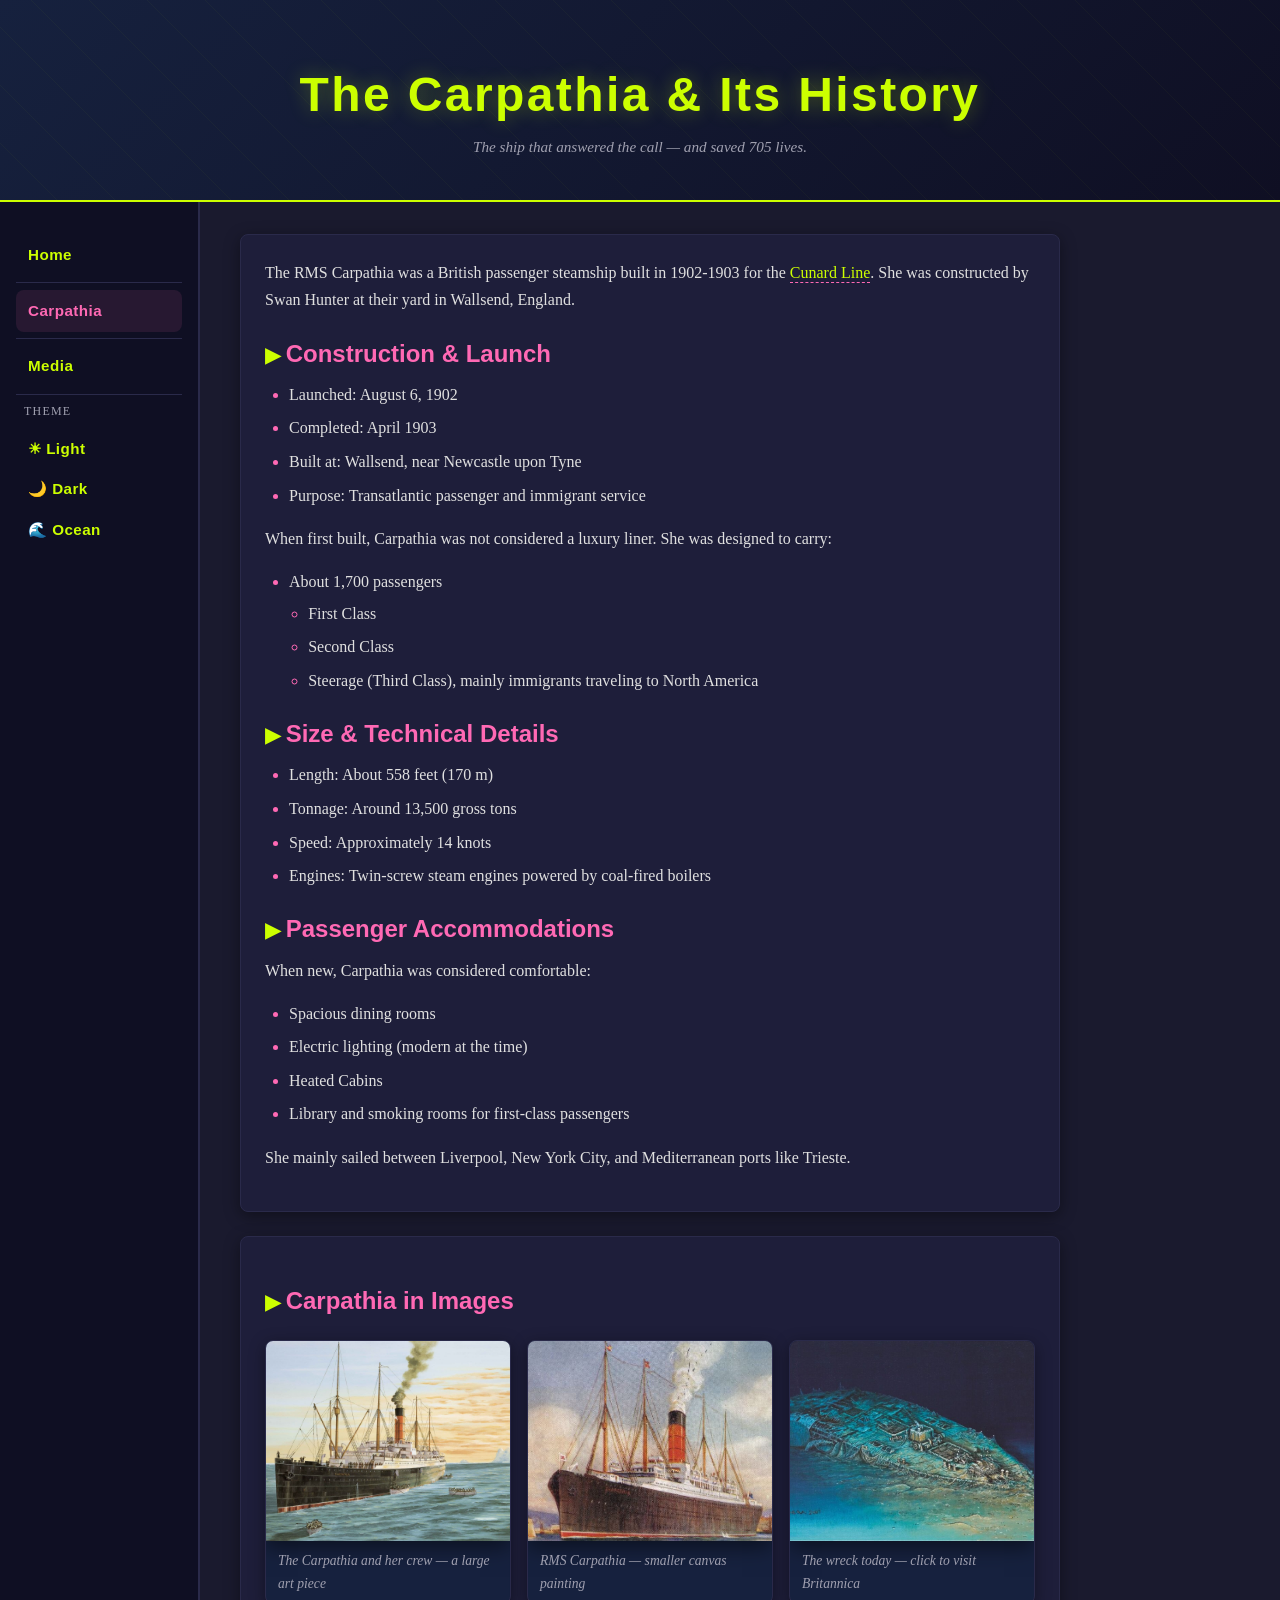
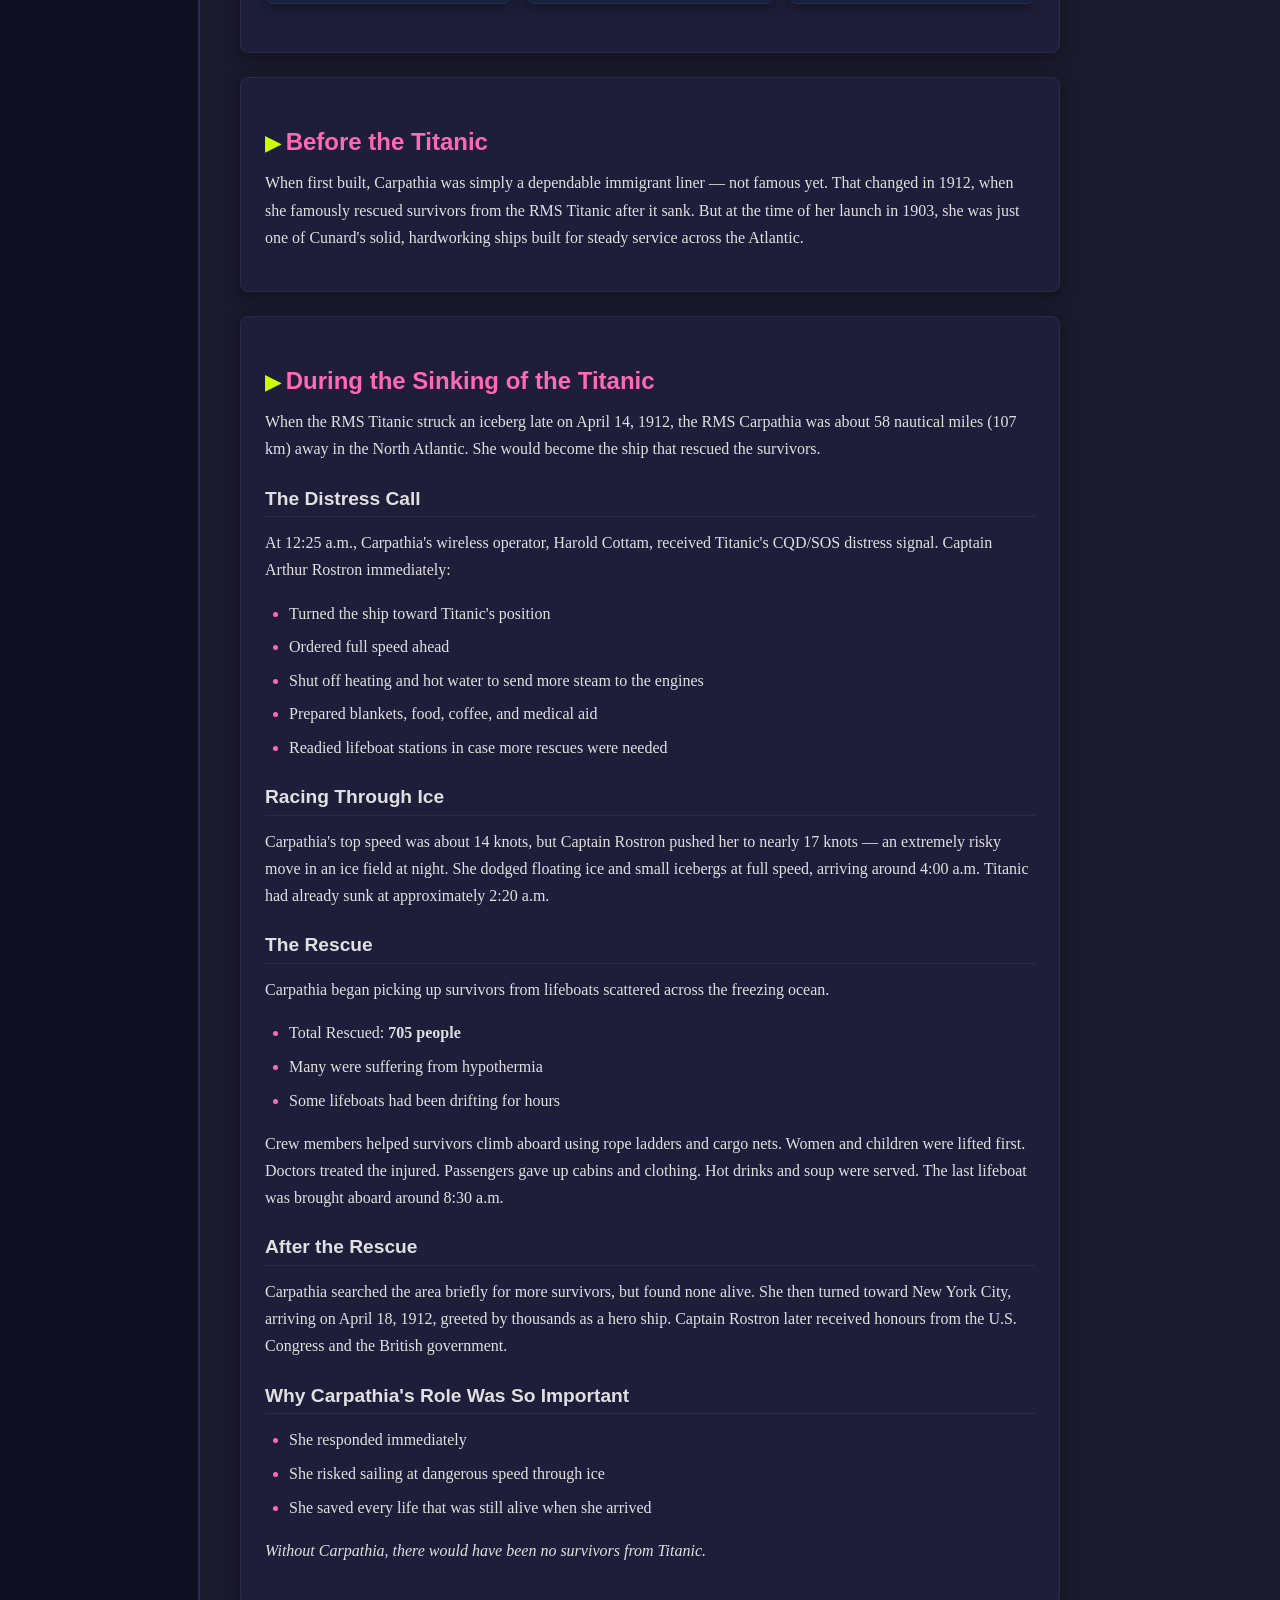
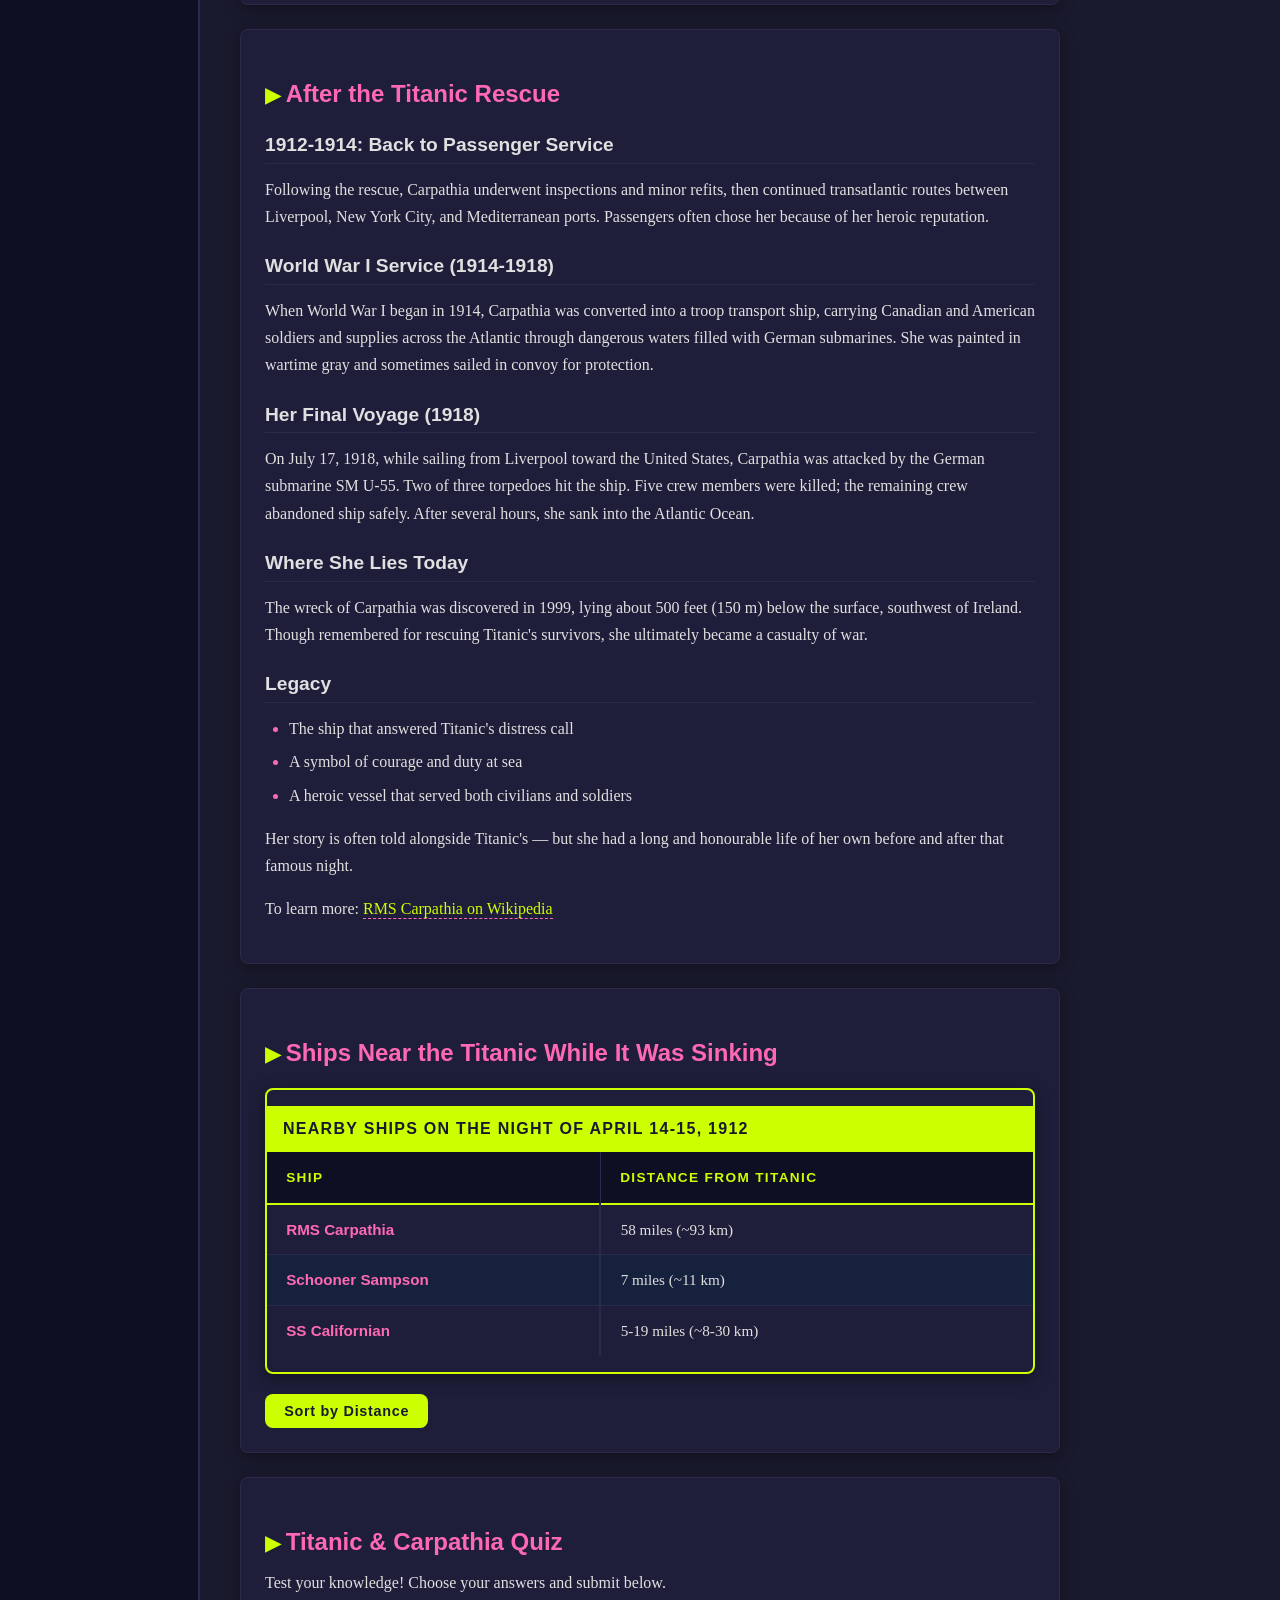
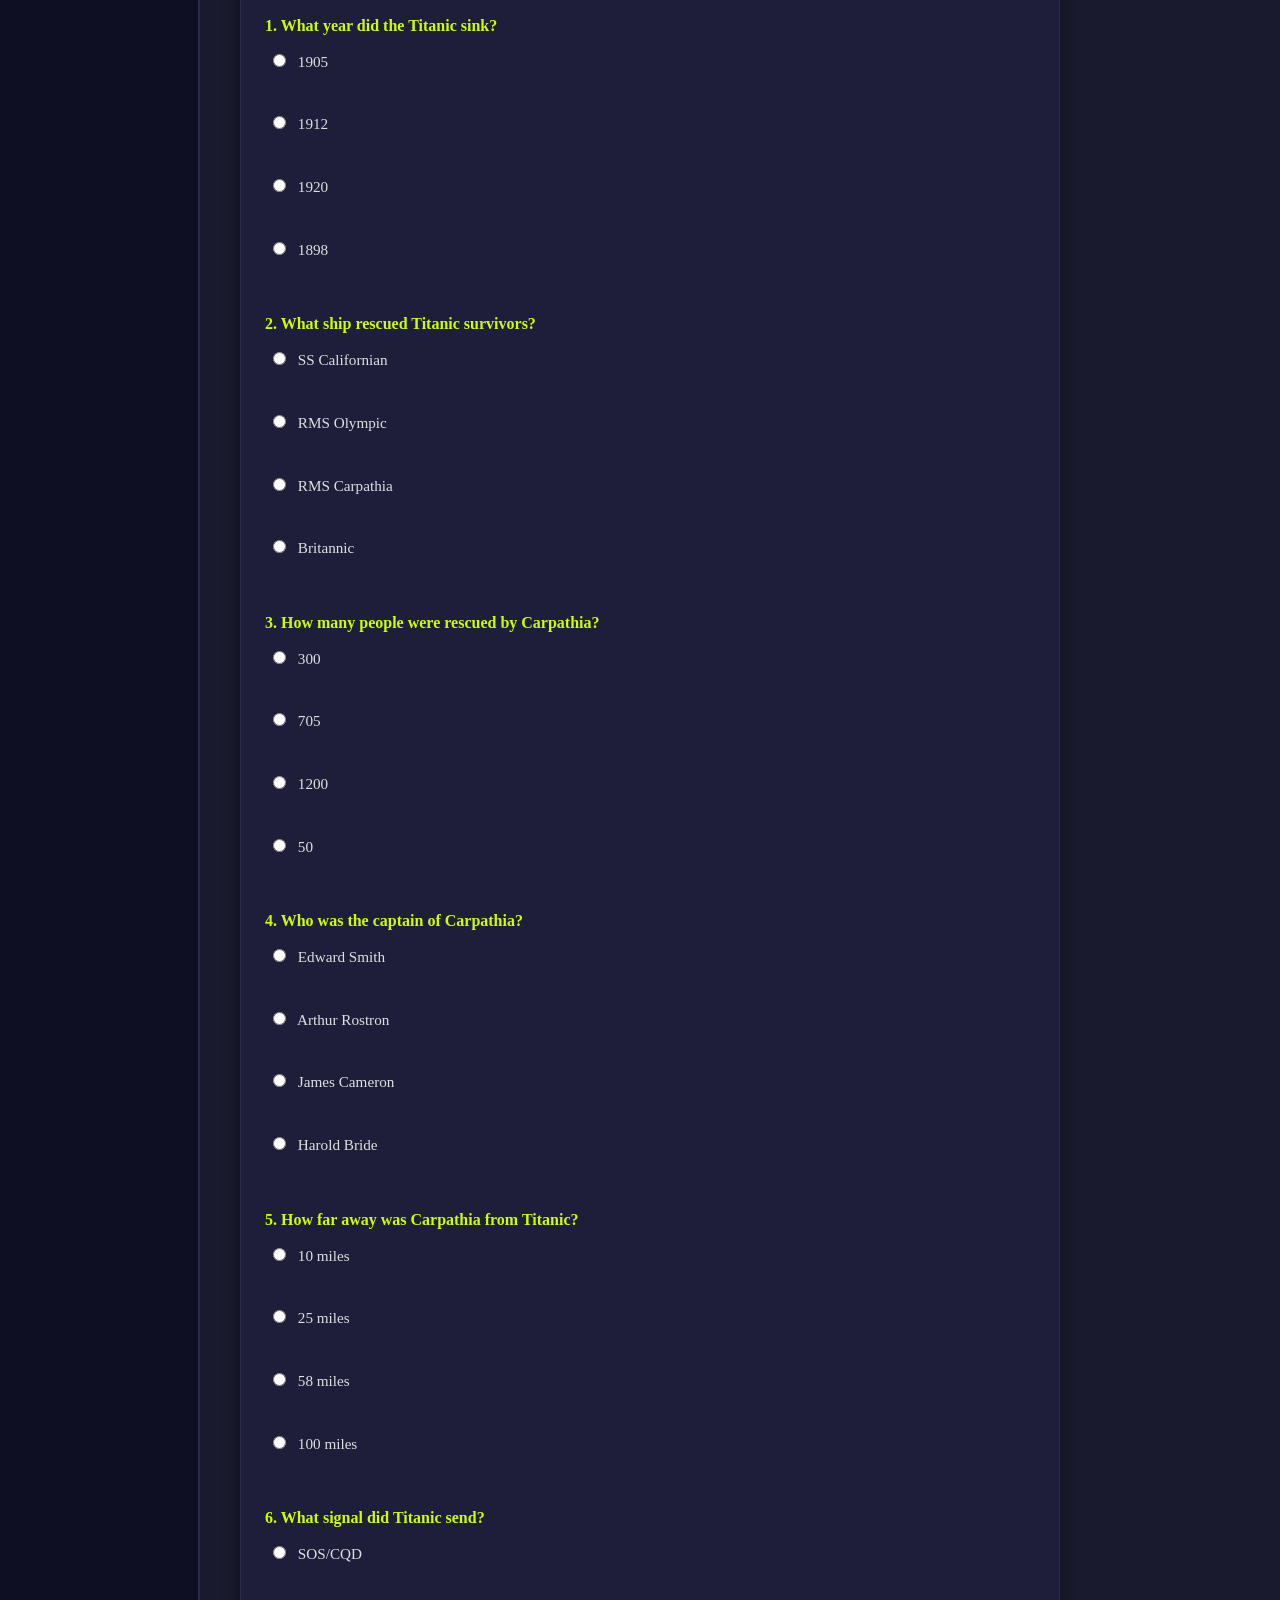
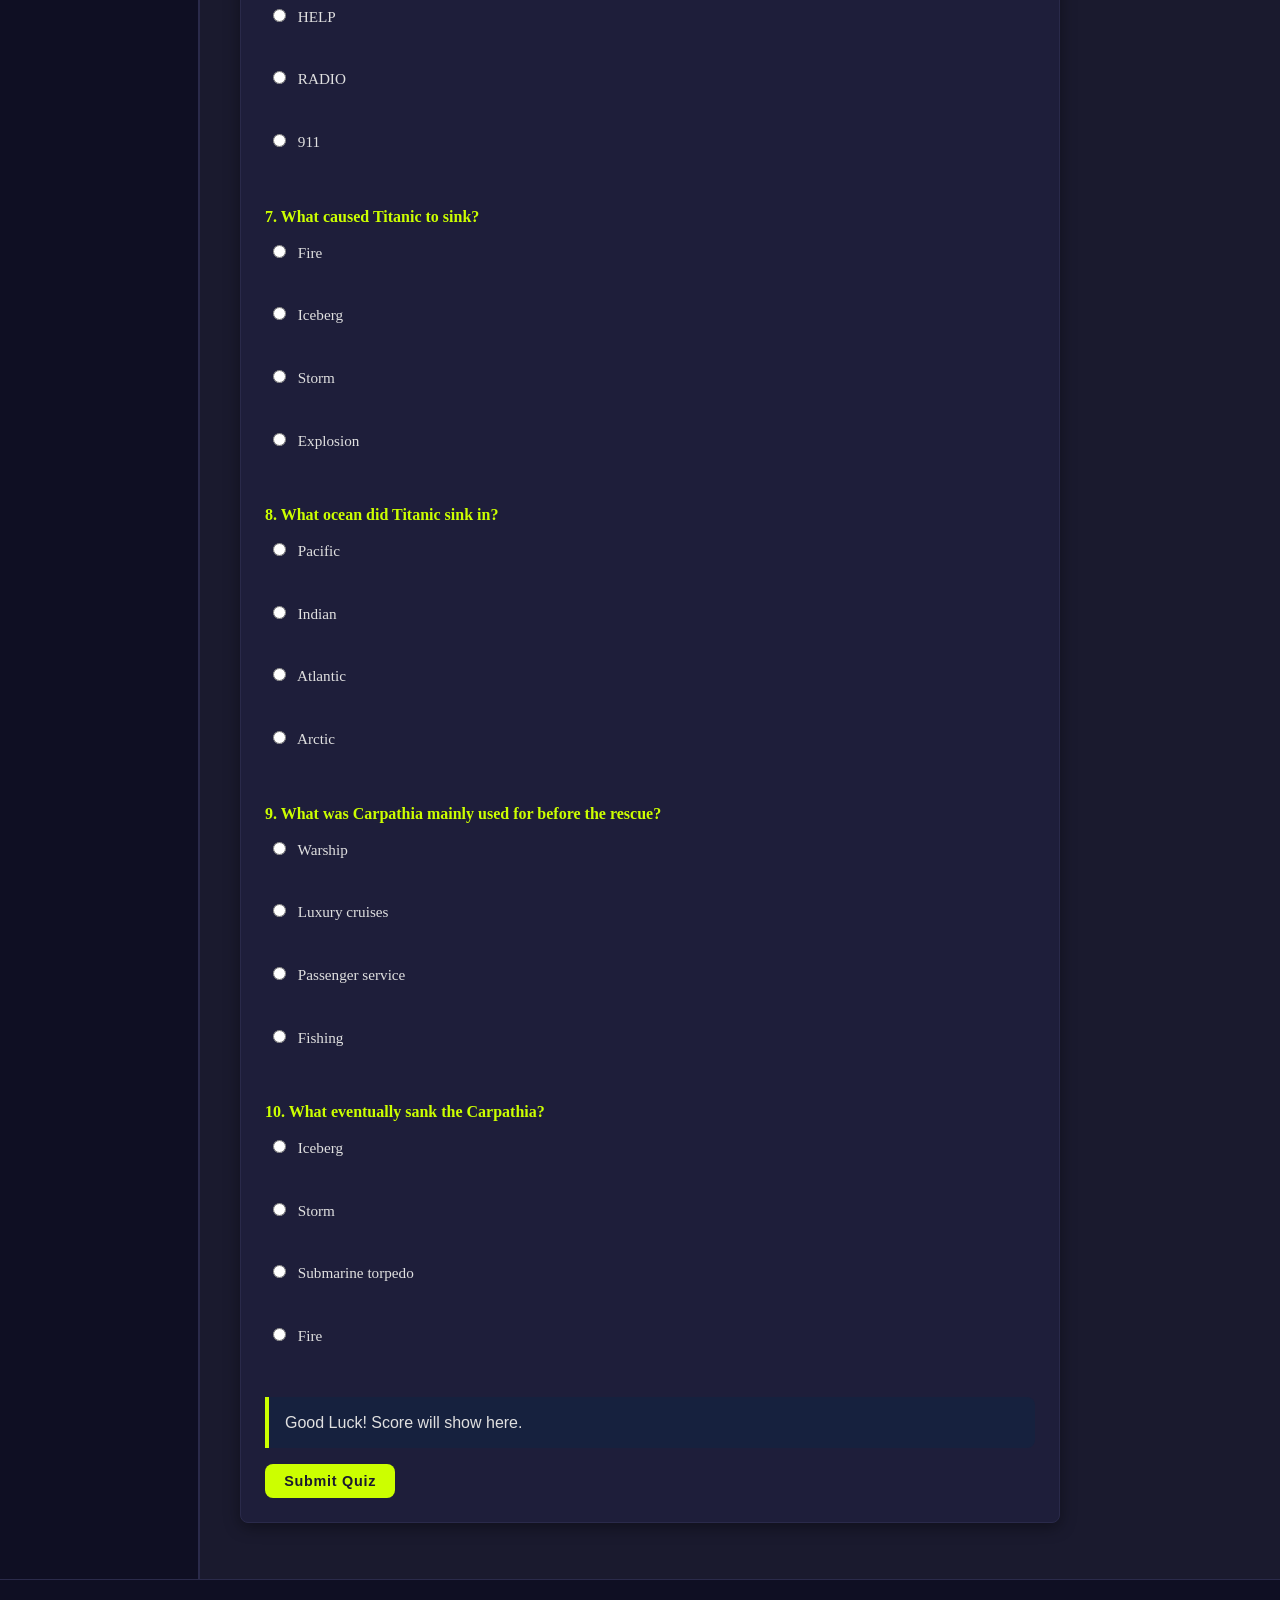
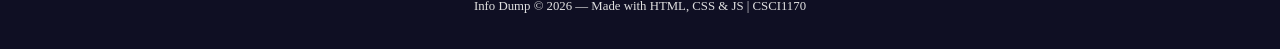
==== commit 9e7abd67: "Fix table header closing tag in page2.html" ====
--- a/page2.html
+++ b/page2.html
@@ -179,7 +179,7 @@
                             <thead>
                                 <tr>
                                     <th scope="col">Ship</th>
-                                        <th scope="col">Distance from Titanic<th>
+                                    <th scope="col">Distance from Titanic</th>
                                 </tr>
                             </thead>
                             <tbody>
